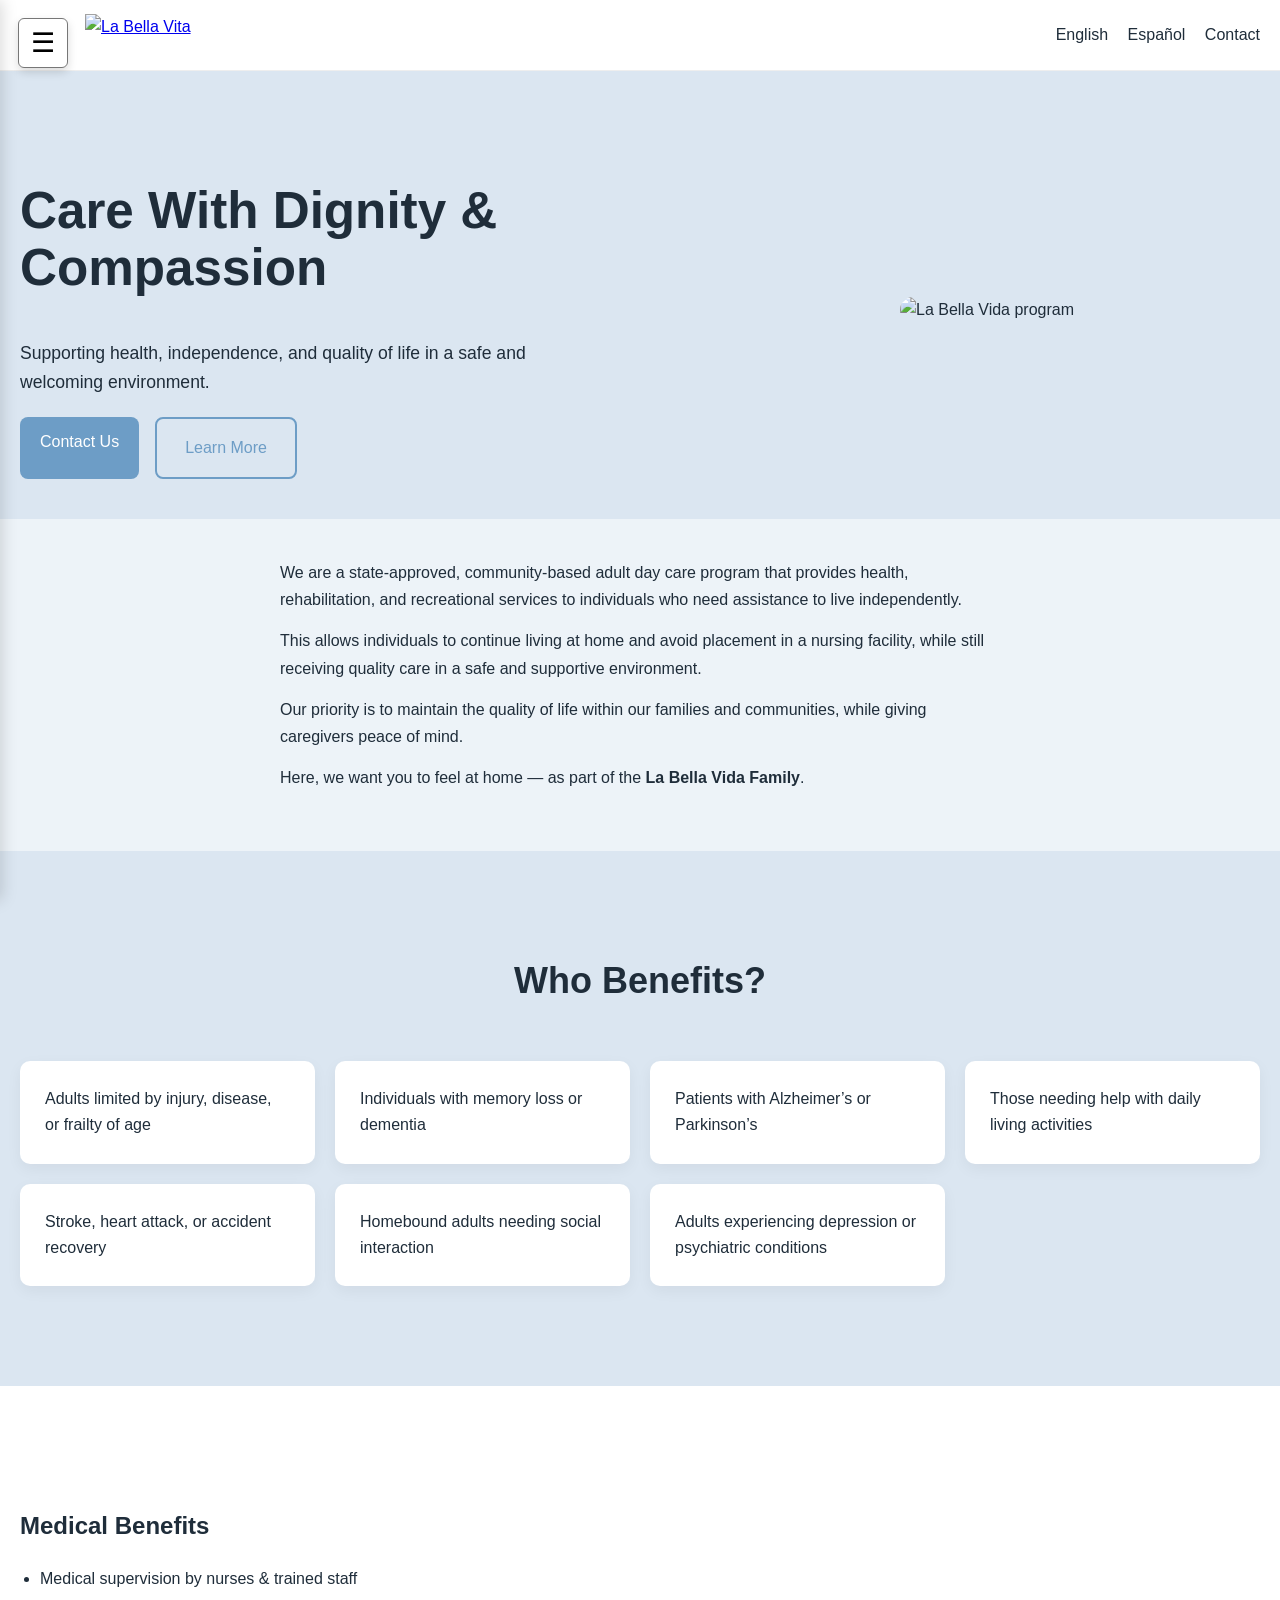
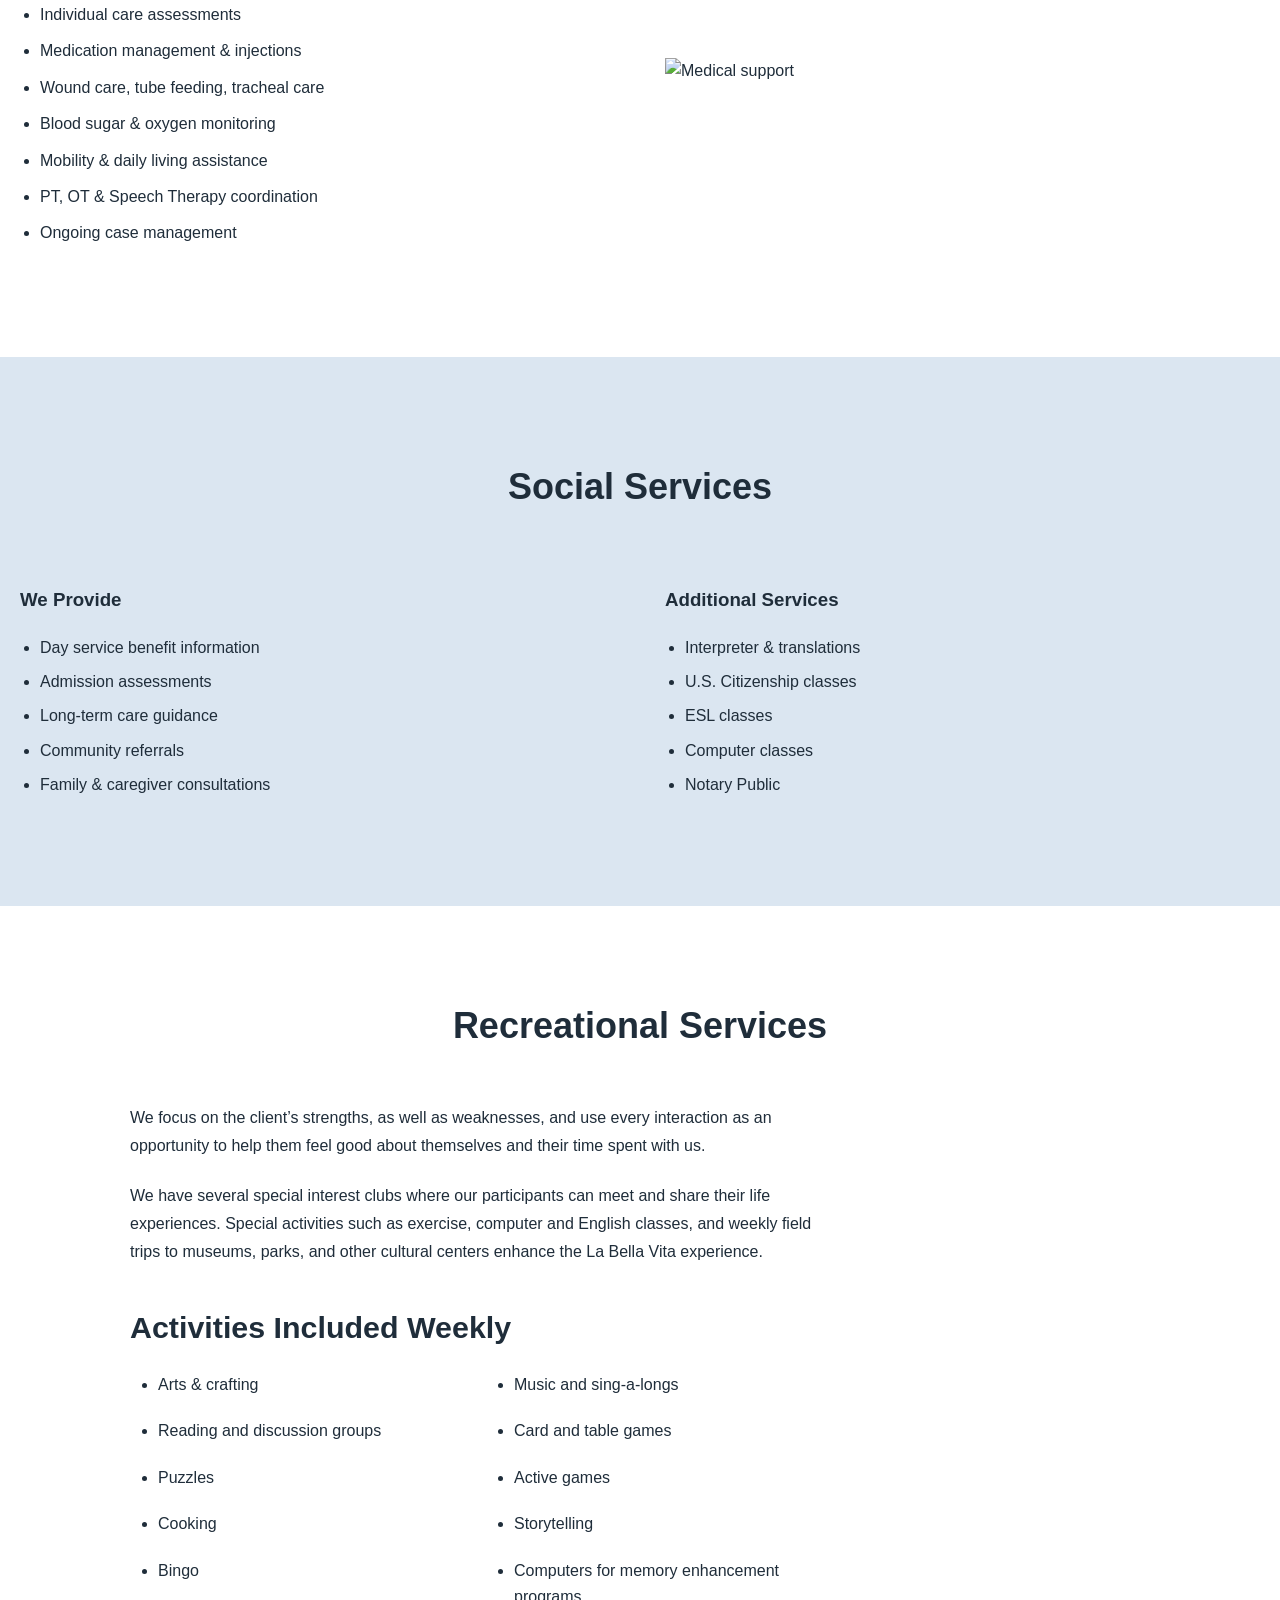
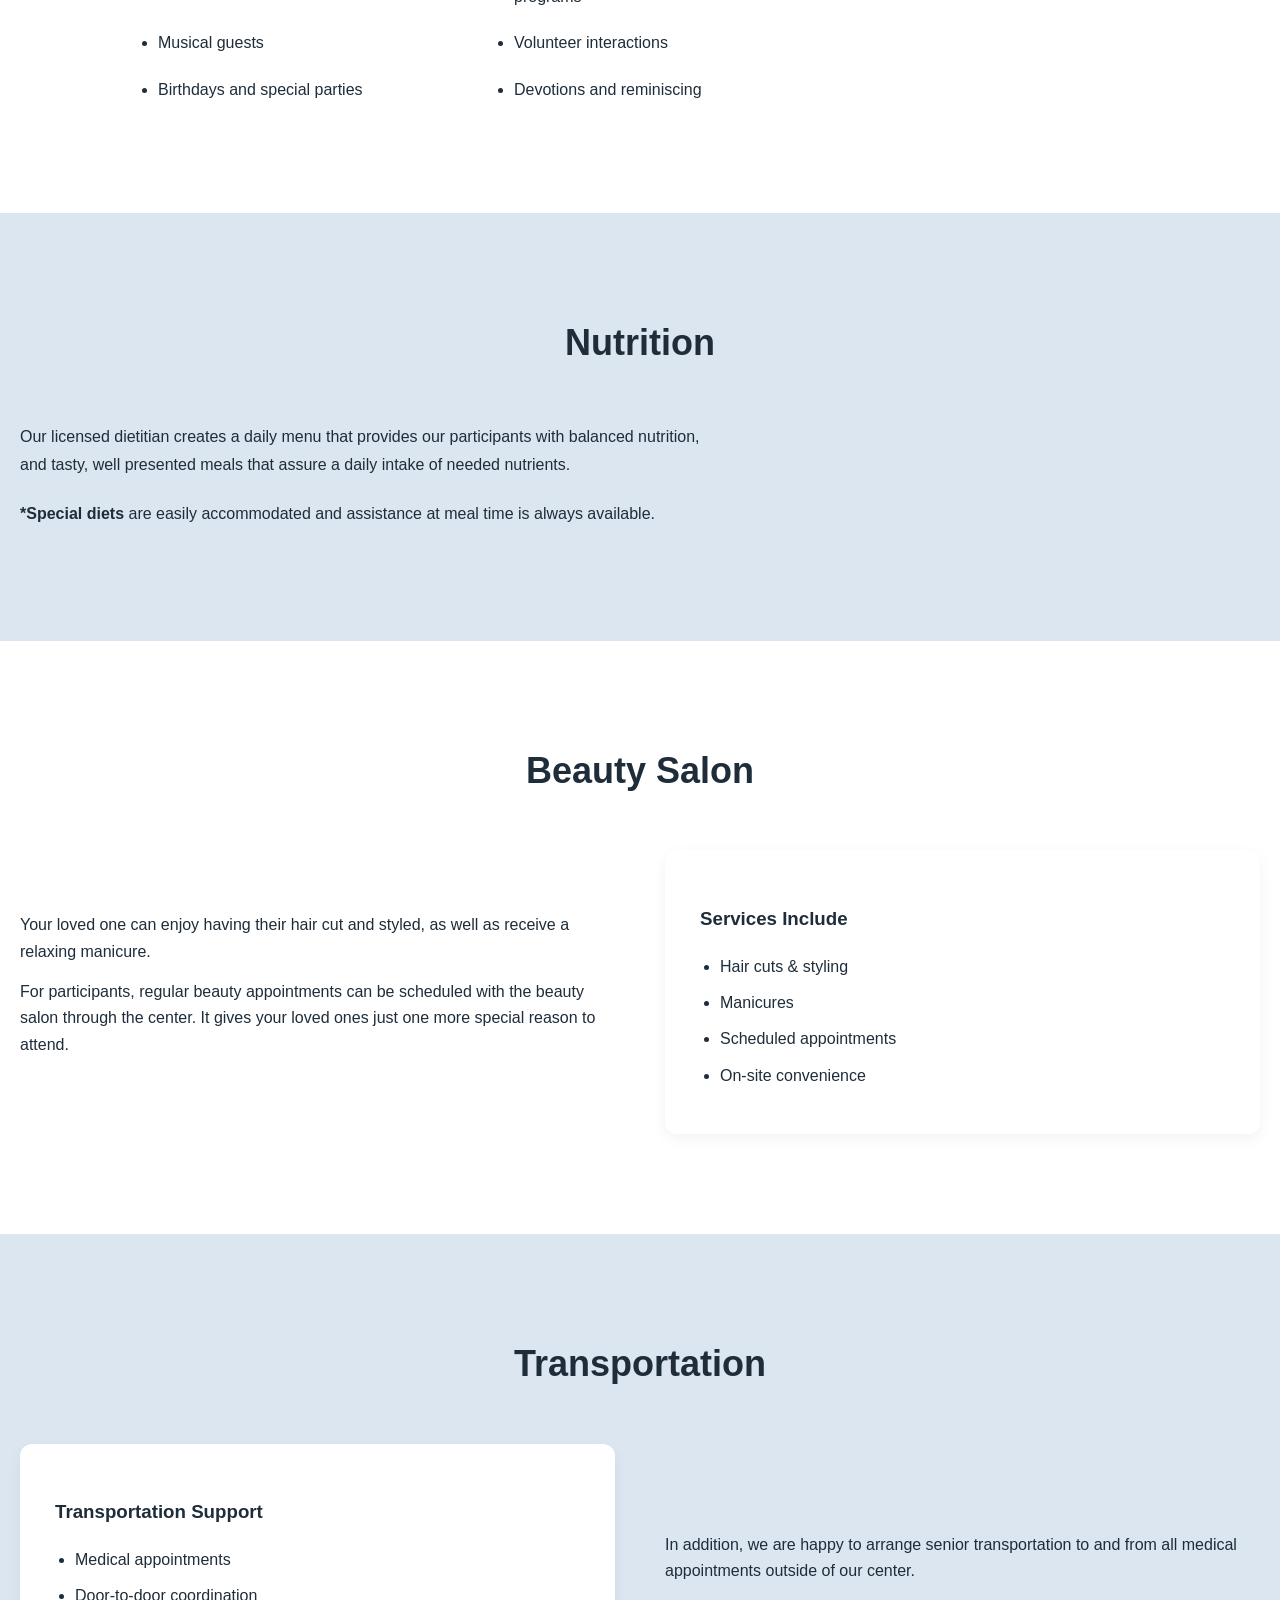
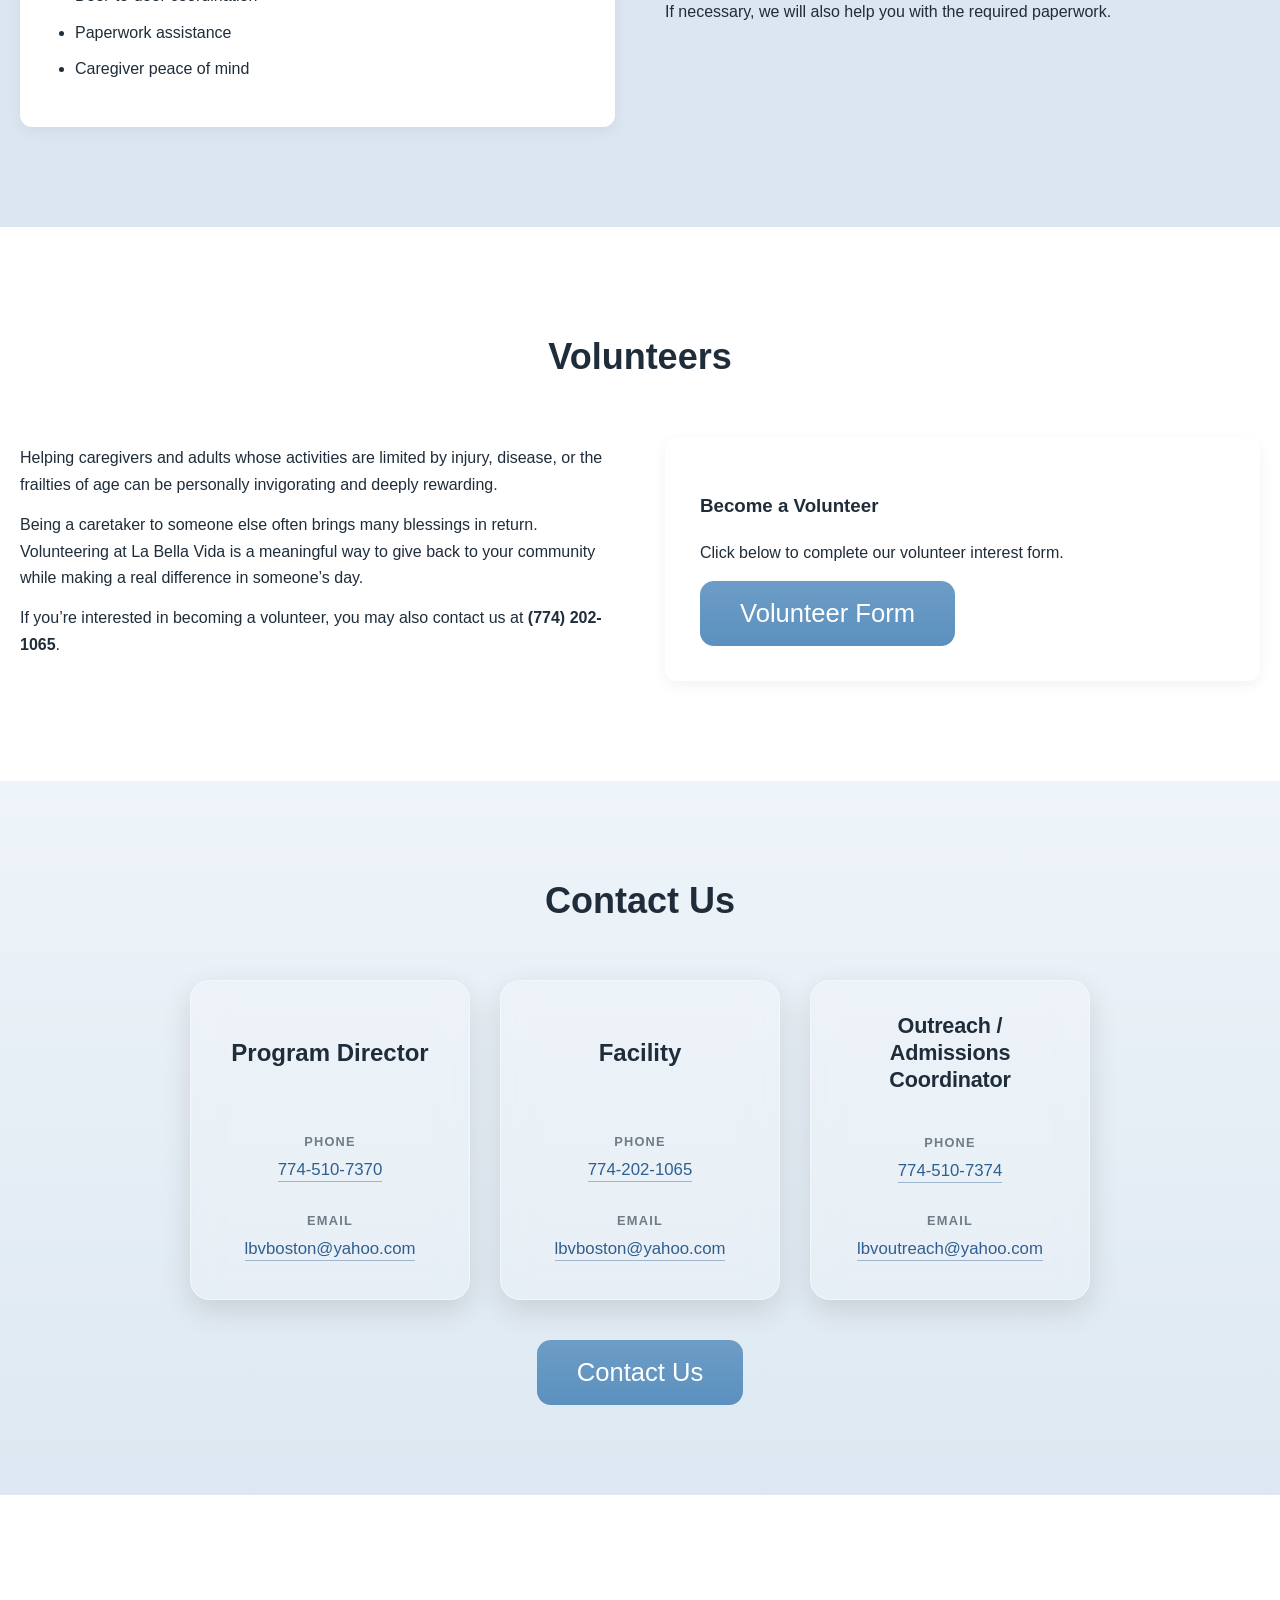
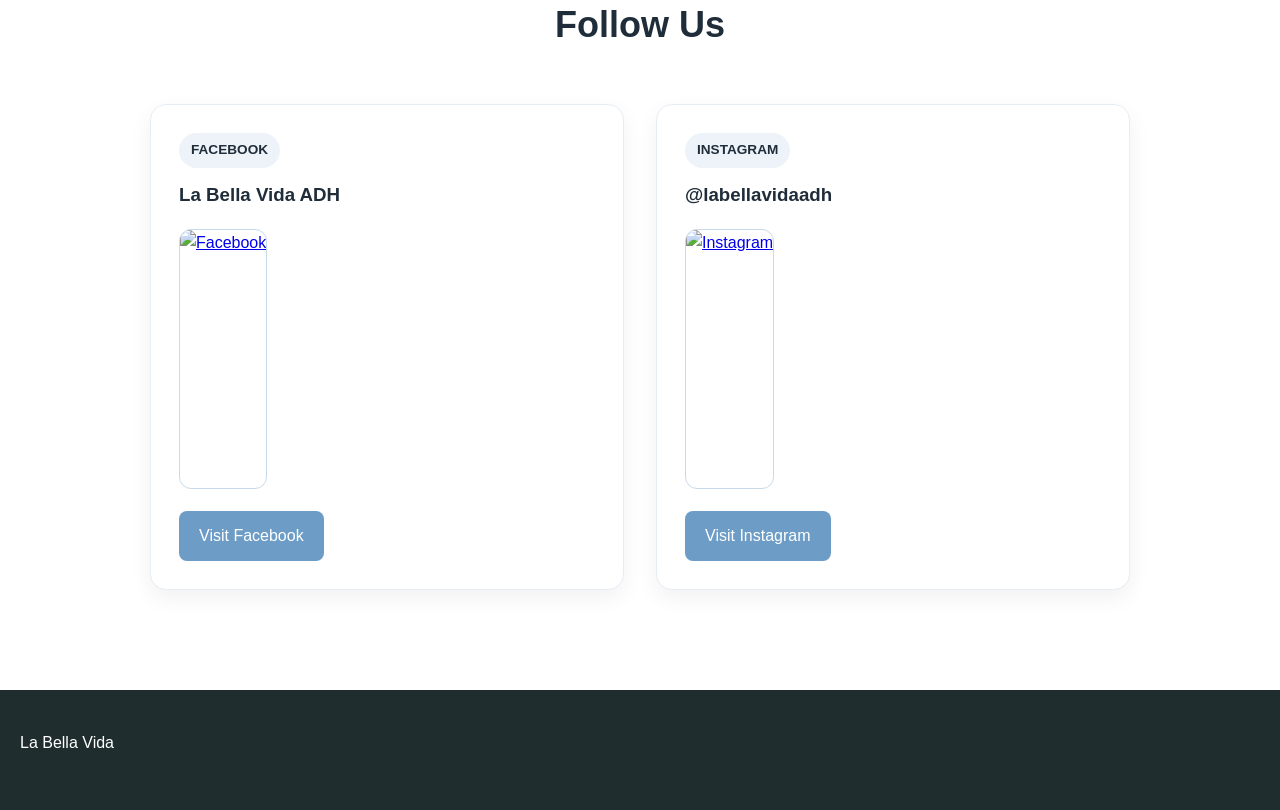
==== english.html @ 45a43e75 "Add files via upload" ====
<!DOCTYPE html>
<html lang="en">
<head>
  <meta charset="UTF-8" />
  <meta name="viewport" content="width=device-width, initial-scale=1.0" />
  <title>La Bella Vida Adult Day Services</title>

  <!-- Favicon -->
  <link rel="icon" type="image/png" href="logo-small.png" />
  <link rel="apple-touch-icon" href="logo-small.png" />

  <link rel="stylesheet" href="styles.css">
  <link rel="stylesheet" href="mobile.css">
  <script src="script.js"></script>
</head>
<body>

  <!-- Back to Top Button -->
  <button id="backToTop" aria-label="Back to top">↑</button>

  <!-- SIDEBAR -->
  <aside id="sidebar" class="sidebar">
    <button type="button" class="close-btn" onclick="toggleSidebar()">✕</button>
    <nav class="sidebar-nav">
      <a href="#benefits">Who Benefits</a>
      <a href="#medical">Medical Benefits</a>
      <a href="#social">Social Services</a>
      <a href="#recreation">Recreational</a>
      <a href="#nutrition">Nutrition</a>
      <a href="#beauty">Beauty Salon</a>
      <a href="#transportation">Transportation</a>
      <a href="#volunteers"><strong>Volunteers</strong></a>
      <a href="#program-contacts"><strong>Contact</strong></a>
      <a href="#social-media"><strong>Social Media</strong></a>
    </nav>
  </aside>

  <div id="overlay" class="overlay" onclick="toggleSidebar()"></div>

  <!-- HEADER -->
  <header class="header">
    <div class="container header-inner">
      <button type="button" class="menu-btn" onclick="toggleSidebar()" aria-label="Open menu">☰</button>

      <div class="logo">
        <a href="index.html" aria-label="La Bella Vida Home">
          <img src="images/logo-web.png" alt="La Bella Vita" />
        </a>
      </div>

      <div class="top-links">
        <a href="english.html">English</a>
        <a href="espanol.html">Español</a>
        <a href="#program-contacts">Contact</a>
      </div>
    </div>
  </header>

  <!-- HERO -->
  <section class="hero">
    <div class="container hero-grid">
      <div class="hero-text">
        <h1>Care With Dignity &amp; Compassion</h1>

        <p class="hero-lead">
          Supporting health, independence, and quality of life in a safe and welcoming environment.
        </p>

        <div class="hero-actions">
          <a href="#program-contacts" class="btn primary hero-cta">Contact Us</a>
          <a href="#benefits" class="btn secondary hero-cta-outline">Learn More</a>
        </div>
      </div>

      <div class="hero-image-wrap">
        <div class="hero-image-card small-hero">
          <img src="images/wheelchair2.jpg" alt="La Bella Vida program" />
        </div>
      </div>
    </div>
  </section>

  <!-- HERO DETAILS -->
  <section class="hero-details">
    <div class="container">
      <div class="hero-description">
        <p>
          We are a state-approved, community-based adult day care program that provides
          health, rehabilitation, and recreational services to individuals who need
          assistance to live independently.
        </p>

        <p>
          This allows individuals to continue living at home and avoid placement in a
          nursing facility, while still receiving quality care in a safe and supportive environment.
        </p>

        <p>
          Our priority is to maintain the quality of life within our families and communities,
          while giving caregivers peace of mind.
        </p>

        <p>
          Here, we want you to feel at home — as part of the
          <strong>La Bella Vida Family</strong>.
        </p>
      </div>
    </div>
  </section>

  <!-- WHO BENEFITS -->
  <section id="benefits" class="section cards-section">
    <div class="container">
      <h2 class="section-title">Who Benefits?</h2>

      <div class="card-grid">
        <div class="card">Adults limited by injury, disease, or frailty of age</div>
        <div class="card">Individuals with memory loss or dementia</div>
        <div class="card">Patients with Alzheimer’s or Parkinson’s</div>
        <div class="card">Those needing help with daily living activities</div>
        <div class="card">Stroke, heart attack, or accident recovery</div>
        <div class="card">Homebound adults needing social interaction</div>
        <div class="card">Adults experiencing depression or psychiatric conditions</div>
      </div>
    </div>
  </section>

  <!-- MEDICAL BENEFITS -->
  <section id="medical" class="section split-section">
    <div class="container split">
      <div class="split-text">
        <h2>Medical Benefits</h2>
        <ul class="checklist">
          <li>Medical supervision by nurses &amp; trained staff</li>
          <li>Individual care assessments</li>
          <li>Medication management &amp; injections</li>
          <li>Wound care, tube feeding, tracheal care</li>
          <li>Blood sugar &amp; oxygen monitoring</li>
          <li>Mobility &amp; daily living assistance</li>
          <li>PT, OT &amp; Speech Therapy coordination</li>
          <li>Ongoing case management</li>
        </ul>
      </div>

      <div class="split-image">
        <img src="images/OT.jpg" alt="Medical support" />
      </div>
    </div>
  </section>

  <!-- SOCIAL -->
  <section id="social" class="section shaded">
    <div class="container">
      <h2 class="section-title">Social Services</h2>

      <div class="two-col-text">
        <div>
          <h3>We Provide</h3>
          <ul>
            <li>Day service benefit information</li>
            <li>Admission assessments</li>
            <li>Long-term care guidance</li>
            <li>Community referrals</li>
            <li>Family &amp; caregiver consultations</li>
          </ul>
        </div>

        <div>
          <h3>Additional Services</h3>
          <ul>
            <li>Interpreter &amp; translations</li>
            <li>U.S. Citizenship classes</li>
            <li>ESL classes</li>
            <li>Computer classes</li>
            <li>Notary Public</li>
          </ul>
        </div>
      </div>
    </div>
  </section>

  <!-- RECREATION -->
  <section id="recreation" class="recreation-alt">
    <div class="container">
      <div class="recreation-text">
        <h2 class="section-title">Recreational Services</h2>

        <p class="recreation-intro">
          We focus on the client’s strengths, as well as weaknesses, and use every interaction
          as an opportunity to help them feel good about themselves and their time spent with us.
        </p>

        <p>
          We have several special interest clubs where our participants can meet and share
          their life experiences. Special activities such as exercise, computer and English classes,
          and weekly field trips to museums, parks, and other cultural centers enhance the
          La Bella Vita experience.
        </p>

        <div class="recreation-content">
          <h3>Activities Included Weekly</h3>

          <ul class="recreation-list two-column-list">
            <li>Arts &amp; crafting</li>
            <li>Music and sing-a-longs</li>
            <li>Reading and discussion groups</li>
            <li>Card and table games</li>
            <li>Puzzles</li>
            <li>Active games</li>
            <li>Cooking</li>
            <li>Storytelling</li>
            <li>Bingo</li>
            <li>Computers for memory enhancement programs</li>
            <li>Musical guests</li>
            <li>Volunteer interactions</li>
            <li>Birthdays and special parties</li>
            <li>Devotions and reminiscing</li>
          </ul>
        </div>
      </div>
    </div>
  </section>

  <!-- NUTRITION -->
  <section id="nutrition" class="section shaded nutrition">
    <div class="container">
      <h2 class="section-title">Nutrition</h2>

      <p class="recreation-intro">
        Our licensed dietitian creates a daily menu that provides our participants with balanced
        nutrition, and tasty, well presented meals that assure a daily intake of needed nutrients.
      </p>

      <p>
        <strong>*Special diets</strong> are easily accommodated and assistance at meal time is always available.
      </p>
    </div>
  </section>

  <!-- BEAUTY SALON -->
  <section id="beauty" class="section">
    <div class="container">
      <h2 class="section-title">Beauty Salon</h2>

      <div class="split">
        <div>
          <p>
            Your loved one can enjoy having their hair cut and styled, as well as
            receive a relaxing manicure.
          </p>
          <p>
            For participants, regular beauty appointments can be scheduled with
            the beauty salon through the center. It gives your loved ones just one
            more special reason to attend.
          </p>
        </div>

        <div class="info-box">
          <h3>Services Include</h3>
          <ul class="checklist">
            <li>Hair cuts &amp; styling</li>
            <li>Manicures</li>
            <li>Scheduled appointments</li>
            <li>On-site convenience</li>
          </ul>
        </div>
      </div>
    </div>
  </section>

  <!-- TRANSPORTATION -->
  <section id="transportation" class="section shaded">
    <div class="container">
      <h2 class="section-title">Transportation</h2>

      <div class="split reverse">
        <div>
          <p>
            In addition, we are happy to arrange senior transportation to and from
            all medical appointments outside of our center.
          </p>
          <p>
            If necessary, we will also help you with the required paperwork.
          </p>
        </div>

        <div class="info-box">
          <h3>Transportation Support</h3>
          <ul class="checklist">
            <li>Medical appointments</li>
            <li>Door-to-door coordination</li>
            <li>Paperwork assistance</li>
            <li>Caregiver peace of mind</li>
          </ul>
        </div>
      </div>
    </div>
  </section>

  <!-- VOLUNTEERS -->
  <section id="volunteers" class="section">
    <div class="container">
      <h2 class="section-title">Volunteers</h2>

      <div class="split">
        <div>
          <p>
            Helping caregivers and adults whose activities are limited by injury,
            disease, or the frailties of age can be personally invigorating and
            deeply rewarding.
          </p>
          <p>
            Being a caretaker to someone else often brings many blessings in return.
            Volunteering at La Bella Vida is a meaningful way to give back to your
            community while making a real difference in someone’s day.
          </p>
          <p>
            If you’re interested in becoming a volunteer, you may also contact us
            at <strong>(774) 202-1065</strong>.
          </p>
        </div>

        <div class="info-box">
          <h3>Become a Volunteer</h3>
          <p>Click below to complete our volunteer interest form.</p>

          <button type="button" class="contact-open-btn" onclick="openVolunteerModal()">
            Volunteer Form
          </button>
        </div>
      </div>
    </div>
  </section>

  <!-- VOLUNTEER MODAL -->
  <div id="volunteerModal" class="contact-modal" aria-hidden="true">
    <div class="contact-modal-overlay" onclick="closeVolunteerModal()"></div>

    <div class="contact-modal-box">
      <button type="button" class="contact-modal-close" onclick="closeVolunteerModal()">✕</button>

      <h3>Volunteer With Us</h3>

      <form
        id="volunteerForm"
        action="https://formspree.io/f/xaqajnqg"
        method="POST"
        class="contact-form"
      >
        <label>
          Name:
          <input type="text" name="name" required />
        </label>

        <label>
          Email:
          <input type="email" name="email" required />
        </label>

        <label>
          Phone Number:
          <input type="tel" name="phone" required />
        </label>

        <label>
          School (Optional):
          <input type="text" name="school" />
        </label>

        <label>
          Message (Optional):
          <textarea name="message"></textarea>
        </label>

        <input type="hidden" name="_subject" value="Volunteer Form Submission" />

        <button type="submit" class="btn primary">
          Submit
        </button>
      </form>

      <div id="volunteerSuccess" style="display: none; text-align: center; padding: 20px;">
        <h3>Thank You!</h3>
        <p>Your volunteer form has been sent successfully.</p>

        <button type="button" class="btn primary" onclick="closeVolunteerModal()">
          Close
        </button>
      </div>
    </div>
  </div>

  <!-- CONTACTS -->
  <section id="program-contacts" class="contact-section section">
    <div class="container">
      <h2 class="section-title">Contact Us</h2>

      <div class="contact-card-row">
        <div class="contact-info-card">
          <h3>Program Director</h3>

          <div class="contact-block">
            <strong>Phone</strong>
            <p><a href="tel:7745107370">774-510-7370</a></p>
          </div>

          <div class="contact-block email-block">
            <strong>Email</strong>
            <p><a href="mailto:lbvboston@yahoo.com">lbvboston@yahoo.com</a></p>
          </div>
        </div>

        <div class="contact-info-card">
          <h3>Facility</h3>

          <div class="contact-block">
            <strong>Phone</strong>
            <p><a href="tel:7742021065">774-202-1065</a></p>
          </div>

          <div class="contact-block email-block">
            <strong>Email</strong>
            <p><a href="mailto:lbvboston@yahoo.com">lbvboston@yahoo.com</a></p>
          </div>
        </div>

        <div class="contact-info-card">
          <h3 class="small-title">Outreach / Admissions Coordinator</h3>

          <div class="contact-block">
            <strong>Phone</strong>
            <p><a href="tel:7745107374">774-510-7374</a></p>
          </div>

          <div class="contact-block email-block">
            <strong>Email</strong>
            <p><a href="mailto:lbvoutreach@yahoo.com">lbvoutreach@yahoo.com</a></p>
          </div>
        </div>
      </div>

      <div class="contact-button-wrap">
        <button type="button" class="contact-open-btn" onclick="openContactModal()">
          Contact Us
        </button>
      </div>
    </div>
  </section>

  <!-- CONTACT MODAL -->
  <div id="contactModal" class="contact-modal" aria-hidden="true">
    <div class="contact-modal-overlay" onclick="closeContactModal()"></div>

    <div class="contact-modal-box">
      <button type="button" class="contact-modal-close" onclick="closeContactModal()">✕</button>

      <h3>Send Us a Message</h3>

      <form
        id="contactForm"
        action="https://formspree.io/f/xqegjnqq"
        method="POST"
        class="contact-form"
      >
        <label>
          Name:
          <input type="text" name="name" required />
        </label>

        <label>
          Phone Number:
          <input type="tel" name="phone" />
        </label>

        <label>
          Email:
          <input type="email" name="email" required />
        </label>

        <label>
          Reason for Contact:
          <textarea name="message" required></textarea>
        </label>

        <button type="submit" class="btn primary">
          Send Message
        </button>
      </form>

      <div id="contactSuccess" style="display: none; text-align: center; padding: 20px;">
        <h3>Thank You!</h3>
        <p>Your message has been sent successfully.</p>

        <button type="button" class="btn primary" onclick="closeContactModal()">
          Close
        </button>
      </div>
    </div>
  </div>

  <!-- SOCIAL MEDIA -->
  <section id="social-media" class="section">
    <div class="container">
      <h2 class="section-title">Follow Us</h2>

      <div class="social-grid">
        <div class="social-card">
          <span class="social-label">Facebook</span>
          <h3>La Bella Vida ADH</h3>

          <a href="https://www.facebook.com/profile.php?id=61587575188019" target="_blank" rel="noopener noreferrer">
            <img src="images/facebook.png" alt="Facebook" />
          </a>

          <a
            href="https://www.facebook.com/profile.php?id=61587575188019"
            target="_blank"
            rel="noopener noreferrer"
            class="btn primary"
          >
            Visit Facebook
          </a>
        </div>

        <div class="social-card">
          <span class="social-label">Instagram</span>
          <h3>@labellavidaadh</h3>

          <a href="https://www.instagram.com/labellavidaadh?utm_source=ig_web_button_share_sheet&amp;igsh=ZDNlZDc0MzIxNw==" target="_blank" rel="noopener noreferrer">
            <img src="images/instagram.png" alt="Instagram" />
          </a>

          <a
            href="https://www.instagram.com/labellavidaadh?utm_source=ig_web_button_share_sheet&amp;igsh=ZDNlZDc0MzIxNw=="
            target="_blank"
            rel="noopener noreferrer"
            class="btn primary"
          >
            Visit Instagram
          </a>
        </div>
      </div>
    </div>
  </section>

  <footer class="footer">
    <div class="container">
      <p>La Bella Vida</p>
    </div>
  </footer>

  <script src="script.js"></script>
</body>
</html>
---- styles.css ----
/* =========================
   THEME / TOKENS
========================= */
:root {
  --blue-900: #5b90bf;
  --blue-800: #6d9dc6;
  --blue-700: #80a9cd;
  --blue-600: #92b5d4;
  --blue-500: #a4c2dc;
  --blue-200: #b6cee3;
  --blue-150: #c8daea;
  --blue-100: #dbe6f1;
  --blue-050: #edf3f8;

  --white: #ffffff;
  --text-dark: #1f2d3a;

  --primary: var(--blue-800);
  --primary-dark: var(--blue-900);
  --accent: var(--blue-100);
  --dark: var(--text-dark);
  --light: var(--blue-050);

  --container: 1320px;
  --radius: 12px;

  --shadow-sm: 0 5px 15px rgba(0, 0, 0, 0.05);
  --shadow-md: 0 8px 22px rgba(0, 0, 0, 0.08);
  --shadow-lg: 0 18px 50px rgba(0, 0, 0, 0.18);
}

/* =========================
   BASE
========================= */
* {
  box-sizing: border-box;
}

html {
  scroll-behavior: smooth;
}

body {
  margin: 0;
  font-family: "Segoe UI", sans-serif;
  color: var(--dark);
  background-color: var(--white);
  line-height: 1.65;
}

body.modal-open {
  overflow: hidden;
}

img {
  display: block;
  max-width: 100%;
  height: auto;
}

.container {
  max-width: var(--container);
  margin: 0 auto;
  padding: 0 20px;
}

h2,
h3,
h4 {
  color: var(--dark);
}

p {
  margin: 0 0 14px;
}

ul {
  margin: 0;
  padding-left: 1.25rem;
}

li {
  margin-bottom: 8px;
}

/* =========================
   SECTIONS
========================= */
.section {
  padding: 100px 0;
}

.section-title {
  margin: 0 0 50px;
  text-align: center;
  font-size: 2.25rem;
  font-weight: 700;
}

/* =========================
   ALTERNATING SECTIONS
========================= */
.hero,
#benefits,
#social,
#nutrition,
#transportation {
  background-color: var(--accent);
}

.hero-details,
#medical,
#recreation,
#beauty,
#volunteers,
#social-media,
#program-contacts {
  background-color: var(--white);
}

/* =========================
   HEADER
========================= */
.header {
  background-color: var(--white);
  border-bottom: 1px solid #eeeeee;
}

.header-inner {
  display: flex;
  align-items: center;
  gap: 18px;
  height: 70px;
  padding-left: 85px;
}

.logo img {
  height: 42px;
}

.top-links {
  margin-left: auto;
}

.top-links a {
  margin-left: 15px;
  color: var(--dark);
  text-decoration: none;
}

.top-links a:hover {
  color: var(--primary);
}

/* =========================
   MENU BUTTON
========================= */
.menu-btn {
  position: fixed;
  top: 18px;
  left: 18px;
  z-index: 1100;
  display: flex;
  align-items: center;
  justify-content: center;
  width: 50px;
  height: 50px;
  font-size: 27px;
  cursor: pointer;
  background-color: var(--white);
  border: 1px solid #777777;
  border-radius: 6px;
  box-shadow: 0 4px 10px rgba(0, 0, 0, 0.15);
}

.menu-btn:hover {
  background-color: var(--light);
}

/* =========================
   BUTTONS
========================= */
.btn.primary,
.btn.secondary,
.hero-cta-outline {
  display: inline-block;
  text-decoration: none;
  border-radius: 8px;
  transition: all 0.25s ease;
}

.btn.primary {
  padding: 12px 20px;
  border: 0;
  background-color: var(--primary);
  color: var(--white);
}

.btn.primary:hover {
  filter: brightness(0.95);
}

.btn.secondary,
.hero-cta-outline {
  padding: 16px 28px;
  border: 2px solid var(--primary);
  background-color: transparent;
  color: var(--primary);
}

.btn.secondary:hover,
.hero-cta-outline:hover {
  background-color: var(--primary);
  color: var(--white);
}

/* =========================
   HERO
========================= */

html[lang="es"] .hero-text h1 {
  font-size: 2.4rem;
}

.hero {
  padding: 70px 0 40px;
}

.hero-grid {
  display: grid;
  grid-template-columns: minmax(0, 1.2fr) minmax(300px, 360px);
  align-items: center;
  gap: 60px;
}

.hero-text {
  max-width: 700px;
}

.hero-text h1 {
  font-size: clamp(2.5rem, 4vw, 3.8rem);
  line-height: 1.1;
}

.hero-lead {
  max-width: 520px;
  margin: 0 0 20px;
  font-size: 1.1rem;
}


.hero-actions {
  display: flex;
  gap: 16px;
  flex-wrap: wrap; 
}

.hero-cta,
.hero-cta-outline {
  padding: 14px 24px;
  font-size: 1rem;
  white-space: normal;
}

.small-hero img {
  width: 100%;
  max-width: 360px;
  border-radius: 14px;
}

.hero + .hero-details {
  margin-top: 0;
}

.hero-details {
  padding: 40px 0 60px;
  background-color: var(--blue-050);
}

.hero-details .hero-description {
  max-width: 720px;
  margin: 0 auto;
  text-align: left;
}

.hero-details .hero-description p {
  margin-bottom: 14px;
  line-height: 1.7;
}

.hero-details .hero-description p:last-child {
  margin-bottom: 0;
}

.hero-details .hero-actions.centered {
  justify-content: center;
  margin-top: 25px;
}

/* =========================
   CARDS / UTILITIES
========================= */
.cards-section {
  background-color: var(--light);
}

.card-grid {
  display: grid;
  grid-template-columns: repeat(auto-fit, minmax(240px, 1fr));
  gap: 20px;
}

.card {
  padding: 25px;
  background-color: var(--white);
  border-radius: 10px;
  box-shadow: var(--shadow-sm);
}

.split {
  display: grid;
  grid-template-columns: 1fr 1fr;
  gap: 50px;
  align-items: center;
}

.reverse {
  direction: rtl;
}

.reverse > * {
  direction: ltr;
}

.two-col-text {
  display: grid;
  grid-template-columns: 1fr 1fr;
  gap: 50px;
}

.checklist li {
  margin-bottom: 10px;
}

.info-box {
  padding: 35px;
  background-color: var(--white);
  border-radius: var(--radius);
  box-shadow: var(--shadow-sm);
}

/* =========================
   RECREATIONAL SECTION
========================= */
.recreation-alt {
  background-color: var(--white);
  padding: 90px 0;
}

.recreation-alt .container {
  max-width: 1100px;
  padding: 0 40px;
}

.recreation-alt .section-title {
  margin: 0 0 48px;
}

.recreation-intro,
.recreation-alt p,
.recreation-list,
.two-column-list {
  max-width: 700px;
}

.recreation-intro {
  margin: 0 0 22px;
  line-height: 1.75;
}

.recreation-alt p {
  line-height: 1.75;
}

.recreation-alt h3 {
  margin: 36px 0 20px;
  font-size: 1.9rem;
}

.recreation-content {
  margin-top: 30px;
}

.recreation-list,
.two-column-list {
  padding-left: 28px;
}

.recreation-list {
  margin: 0;
}

.recreation-list li,
.two-column-list li {
  line-height: 1.65;
}

.recreation-list li {
  margin-bottom: 12px;
}

.two-column-list {
  display: grid;
  grid-template-columns: 1fr 1fr;
  gap: 0 40px;
}

.two-column-list li {
  margin-bottom: 20px;
}

/* =========================
   SIDEBAR + OVERLAY
========================= */
.sidebar {
  position: fixed;
  top: 0;
  left: -280px;
  z-index: 1001;
  width: 280px;
  height: 100%;
  padding: 30px 20px;
  background-color: var(--white);
  box-shadow: 2px 0 15px rgba(0, 0, 0, 0.15);
  transition: left 0.3s ease;
}

.sidebar.open {
  left: 0;
}

.sidebar-nav {
  display: flex;
  flex-direction: column;
  margin-top: 40px;
}

.sidebar-nav a {
  padding: 14px 10px;
  font-size: 1.05rem;
  color: var(--dark);
  text-decoration: none;
  border-bottom: 1px solid #eeeeee;
}

.sidebar-nav a:hover {
  background-color: var(--accent);
}

.close-btn {
  background-color: transparent;
  border: 0;
  font-size: 1.5rem;
  cursor: pointer;
}

.overlay {
  position: fixed;
  inset: 0;
  z-index: 1000;
  background-color: rgba(0, 0, 0, 0.4);
  opacity: 0;
  pointer-events: none;
  transition: opacity 0.3s ease;
}

.overlay.show {
  opacity: 1;
  pointer-events: auto;
}

/* =========================
   CONTACT SECTION
========================= */
.contact-section {
  background-image: linear-gradient(180deg, #eef4f9, #dde8f2);
  text-align: center;
  padding: 90px 0;
}

.contact-card-row {
  display: flex;
  justify-content: center;
  align-items: stretch;
  flex-wrap: wrap;
  gap: 30px;
}

.contact-info-card {
  width: 100%;
  max-width: 280px;
  min-height: 320px;
  display: flex;
  flex-direction: column;
  justify-content: flex-start;
  padding: 32px 24px;
  border: 1px solid rgba(255, 255, 255, 0.4);
  border-radius: 20px;
  background-color: rgba(255, 255, 255, 0.18);
  backdrop-filter: blur(14px);
  -webkit-backdrop-filter: blur(14px);
  box-shadow: 0 10px 30px rgba(0, 0, 0, 0.12);
  transition: transform 0.3s ease, box-shadow 0.3s ease, background-color 0.3s ease;
}

.contact-info-card:hover {
  transform: translateY(-6px);
  box-shadow: 0 18px 45px rgba(0, 0, 0, 0.18);
  background-color: rgba(255, 255, 255, 0.24);
}

.contact-info-card h3 {
  min-height: 80px;
  display: flex;
  align-items: center;
  justify-content: center;
  margin: 0 0 18px;
  color: #1f2d3a;
  font-size: 1.5rem;
  font-weight: 600;
  text-align: center;
}

.contact-info-card h3.small-title {
  font-size: 1.35rem;
  line-height: 1.25;
  letter-spacing: -0.2px;
}

.contact-info-card strong {
  display: block;
  margin: 10px 0 4px;
  color: rgba(31, 45, 58, 0.6);
  font-size: 0.8rem;
  text-transform: uppercase;
  letter-spacing: 1.2px;
}

.contact-info-card p {
  margin: 0 0 4px;
  color: #1f2d3a;
  font-size: 1.05rem;
}

.contact-info-card a {
  color: #2f5f8f;
  text-decoration: none;
  border-bottom: 1px solid rgba(47, 95, 143, 0.4);
  padding-bottom: 2px;
}

.contact-info-card a:hover {
  border-bottom-color: #2f5f8f;
}

.contact-block {
  margin-top: 10px;
}

.email-block {
  margin-top: auto;
}

.contact-button-wrap {
  margin-top: 40px;
}

.contact-open-btn {
  margin: 0;
  padding: 18px 40px;
  color: #ffffff;
  font-size: 1.6rem;
  border: 0;
  border-radius: 14px;
  background-image: linear-gradient(180deg, #6d9dc6, #5b90bf);
  cursor: pointer;
  transition: transform 0.3s ease, background-image 0.3s ease, box-shadow 0.3s ease;
}

.contact-open-btn:hover {
  transform: translateY(-4px);
  background-image: linear-gradient(180deg, #5b90bf, #4c7da7);
  box-shadow: 0 12px 30px rgba(0, 0, 0, 0.2);
}

/* =========================
   CONTACT MODAL
========================= */
.contact-modal {
  position: fixed;
  inset: 0;
  z-index: 9999;
  display: none;
}

.contact-modal.active {
  display: block;
}

.contact-modal-overlay {
  position: absolute;
  inset: 0;
  background-color: rgba(0, 0, 0, 0.45);
}

.contact-modal-box {
  position: relative;
  z-index: 2;
  width: 100%;
  max-width: 540px;
  margin: 60px auto 0;
  padding: 28px 24px 24px;
  background-color: var(--white);
  border-radius: 18px;
  box-shadow: var(--shadow-lg);
}

.contact-modal-box h3 {
  margin: 0 30px 18px 0;
  color: #1f3f77;
  text-align: left;
}

.contact-modal-close {
  position: absolute;
  top: 14px;
  right: 14px;
  background-color: transparent;
  border: 0;
  color: #1f3f77;
  font-size: 1.3rem;
  line-height: 1;
  cursor: pointer;
}

.contact-form {
  display: flex;
  flex-direction: column;
  gap: 12px;
  text-align: left;
}

.contact-form label {
  color: #1f3f77;
  font-weight: 600;
}

.contact-form input,
.contact-form textarea {
  width: 100%;
  padding: 12px 14px;
  border: 1px solid #d6dce8;
  border-radius: 10px;
  background-color: var(--white);
  color: var(--dark);
  font: inherit;
}

.contact-form textarea {
  min-height: 120px;
  resize: vertical;
}

.contact-form input:focus,
.contact-form textarea:focus {
  outline: none;
  border-color: #1f3f77;
  box-shadow: 0 0 0 3px rgba(31, 63, 119, 0.12);
}

.contact-form .btn {
  align-self: flex-start;
  margin-top: 8px;
}

/* =========================
   SOCIAL MEDIA SECTION
========================= */
#social-media {
  background-color: var(--white) !important;
}

.social-grid {
  display: grid;
  grid-template-columns: repeat(2, minmax(0, 1fr));
  align-items: stretch;
  gap: 32px;
  max-width: 980px;
  margin: 0 auto;
}

.social-card {
  display: flex;
  flex-direction: column;
  align-items: flex-start;
  height: 100%;
  padding: 28px;
  background-color: var(--white);
  border: 1px solid #e7edf4;
  border-radius: 16px;
  box-shadow: 0 8px 22px rgba(0, 0, 0, 0.06);
}

.social-label {
  display: inline-block;
  margin: 0 0 12px;
  padding: 6px 12px;
  font-size: 0.85rem;
  font-weight: 700;
  text-transform: uppercase;
  background-color: var(--blue-050);
  border-radius: 999px;
}

.social-card h3 {
  margin: 0 0 18px;
}

.social-card img {
  width: 100%;
  min-height: 260px;
  margin: 0 0 22px;
  object-fit: contain;
  background-color: var(--white);
  border: 1px solid var(--blue-150);
  border-radius: 12px;
}

.social-card .btn {
  align-self: flex-start;
  margin-top: auto;
}

/* =========================
   FOOTER
========================= */
.footer {
  padding: 40px 0;
  color: var(--white);
  background-color: #1f2d2f;
}

.footer-grid {
  display: flex;
  justify-content: space-between;
  gap: 20px;
}

/* =========================
   BACK TO TOP
========================= */
#backToTop {
  position: fixed;
  right: 24px;  
  left: auto;   
  bottom: 24px;
  z-index: 1100;
  display: flex;
  align-items: center;
  justify-content: center;
  width: 70px;
  height: 70px;
  font-size: 45px;
  font-weight: 600;
  color: var(--white);
  background-color: var(--primary);
  border: 0;
  border-radius: 50%;
  box-shadow: 0 6px 16px rgba(0, 0, 0, 0.2);
  cursor: pointer;
  opacity: 0;
  visibility: hidden;
  transition: all 0.3s ease;
}

#backToTop.show {
  opacity: 1;
  visibility: visible;
}

#backToTop:hover {
  background-color: var(--primary-dark);
  transform: translateY(-3px);
  transition: all 0.3s ease;
}


#backToTop.show {
  opacity: 1;
  visibility: visible;
}

#backToTop:hover {
  background-color: var(--primary-dark);
  transform: translateY(-3px);
}
---- mobile.css ----
/* =========================
   RESPONSIVE
========================= */
@media (max-width: 980px) {
    .social-grid {
      grid-template-columns: 1fr;
      max-width: 680px;
    }
  
    .contact-card-row {
      gap: 20px;
    }
  }
  
  @media (max-width: 900px) {
    .split,
    .two-col-text {
      grid-template-columns: 1fr;
    }
  
    .hero-grid {
      grid-template-columns: 1fr 260px;
      gap: 24px;
    }
  
    .hero-text h1 {
      font-size: 2rem;
    }
  
    .small-hero img {
      max-width: 260px;
    }
  
    .section {
      padding: 72px 0;
    }
  
    .section-title {
      margin-bottom: 36px;
      font-size: 2rem;
    }
  
    .card-grid {
      grid-template-columns: 1fr;
    }
  
    .card {
      padding: 22px;
    }
  
    .info-box {
      padding: 28px 24px;
    }
  
    .contact-info-card {
      max-width: 360px;
      min-height: 260px;
    }
  
    .recreation-alt .container {
      padding: 0 28px;
    }
  
    .two-column-list {
      grid-template-columns: 1fr;
      gap: 0;
    }
  }
  
  @media (max-width: 700px) {
    .container {
      padding: 0 18px;
    }
  
    .header-inner {
      height: 64px;
      padding-left: 72px;
    }
  
    .logo img {
      height: 34px;
    }
  
    .top-links {
      display: flex;
      align-items: center;
      gap: 10px;
    }
  
    .top-links a {
      margin-left: 0;
      font-size: 0.92rem;
    }
  
    .menu-btn {
      top: 14px;
      left: 14px;
      width: 44px;
      height: 44px;
      font-size: 22px;
    }
  
    .hero {
      padding: 48px 0 42px;
    }
  
    .hero-grid {
      grid-template-columns: 1fr 220px;
      gap: 18px;
    }
  
    .hero-text h1 {
      font-size: 1.75rem;
    }
  
    .hero-lead {
      font-size: 1rem;
    }
  
    .hero-actions {
      display: flex;
      flex-direction: column;
      align-items: flex-start;
      gap: 14px;
    }
  
    .hero-cta,
    .hero-cta-outline,
    .btn.secondary {
      max-width: 260px;
      padding: 14px 20px;
      font-size: 1rem;
    }
  
    .small-hero img {
      max-width: 220px;
    }
  
    .section {
      padding: 60px 0;
    }
  
    .section-title {
      margin-bottom: 30px;
      font-size: 1.75rem;
    }
  
    .two-col-text {
      gap: 28px;
    }
  
    .split {
      gap: 30px;
    }
  
    .recreation-alt {
      padding: 60px 0;
    }
  
    .recreation-alt .container {
      padding: 0 22px;
    }
  
    .recreation-alt h3 {
      font-size: 1.45rem;
    }
  
    .recreation-list,
    .two-column-list {
      padding-left: 22px;
    }
  
    .contact-section {
      padding: 70px 0;
    }
  
    .contact-info-card {
      max-width: 100%;
      min-height: 240px;
      padding: 26px 20px;
    }
  
    .contact-info-card h3 {
      min-height: 64px;
      font-size: 1.35rem;
    }
  
    .contact-info-card h3.small-title {
      font-size: 1.2rem;
    }
  
    .contact-open-btn {
      width: 100%;
      max-width: 260px;
      padding: 16px 20px;
      font-size: 1.1rem;
    }
  
    .contact-modal-box {
      max-width: calc(100% - 24px);
      margin-top: 24px;
      padding: 22px 18px 20px;
    }
  
    .contact-modal-box h3 {
      margin: 0 28px 16px 0;
      font-size: 1.35rem;
    }
  
    .contact-form {
      gap: 10px;
    }
  
    .contact-form input,
    .contact-form textarea {
      padding: 11px 12px;
      font-size: 0.98rem;
    }
  
    .social-card {
      padding: 20px;
    }
  
    .social-card img {
      min-height: 180px;
    }
  
    .footer {
      padding: 28px 0;
      text-align: center;
    }
  
    #backToTop {
      left: 16px;
      bottom: 16px;
      width: 48px;
      height: 48px;
      font-size: 20px;
    }
  }
  
  @media (max-width: 600px) {
    .hero-grid {
      grid-template-columns: 1fr 200px;
      gap: 16px;
    }
  
    .hero-text h1 {
      font-size: 1.6rem;
    }
  
    .hero-lead {
      font-size: 0.95rem;
    }
  
    .hero-cta,
    .hero-cta-outline {
      max-width: 200px;
    }
  
    .small-hero img {
      max-width: 200px;
    }
  }
  
  @media (max-width: 520px) {
    .container {
      padding: 0 14px;
    }
  
    .header-inner {
      gap: 10px;
      padding-left: 62px;
    }
  
    .top-links {
      gap: 8px;
    }
  
    .top-links a {
      font-size: 0.84rem;
    }
  
    .hero-text h1 {
      font-size: 1.55rem;
    }
  
    .hero-lead {
      font-size: 0.96rem;
    }
  
    .section-title {
      font-size: 1.55rem;
    }
  
    .card {
      padding: 18px;
    }
  
    .info-box {
      padding: 22px 18px;
    }
  
    .contact-info-card {
      min-height: 220px;
    }
  
    .contact-info-card h3 {
      min-height: 58px;
      font-size: 1.2rem;
    }
  
    .contact-info-card h3.small-title {
      font-size: 1.08rem;
    }
  
    .contact-info-card p {
      font-size: 0.98rem;
    }
  
    .contact-open-btn {
      max-width: 240px;
      font-size: 1rem;
    }
  
    .social-card h3 {
      font-size: 1.1rem;
    }
  
    #backToTop {
      right: 14px;
      left: auto;
      bottom: 14px;
      width: 60px;
      height: 60px;
      font-size: 28px;
    }
    @media (min-width: 768px) {
        .hero-actions {
          flex-wrap: nowrap;
        }
      }
      
      @media (max-width: 600px) {
        .hero-actions {
          flex-direction: column;
          align-items: flex-start;
        }
      
        .hero-cta,
        .hero-cta-outline {
          width: 100%;
          text-align: center;
        }
      }
  }
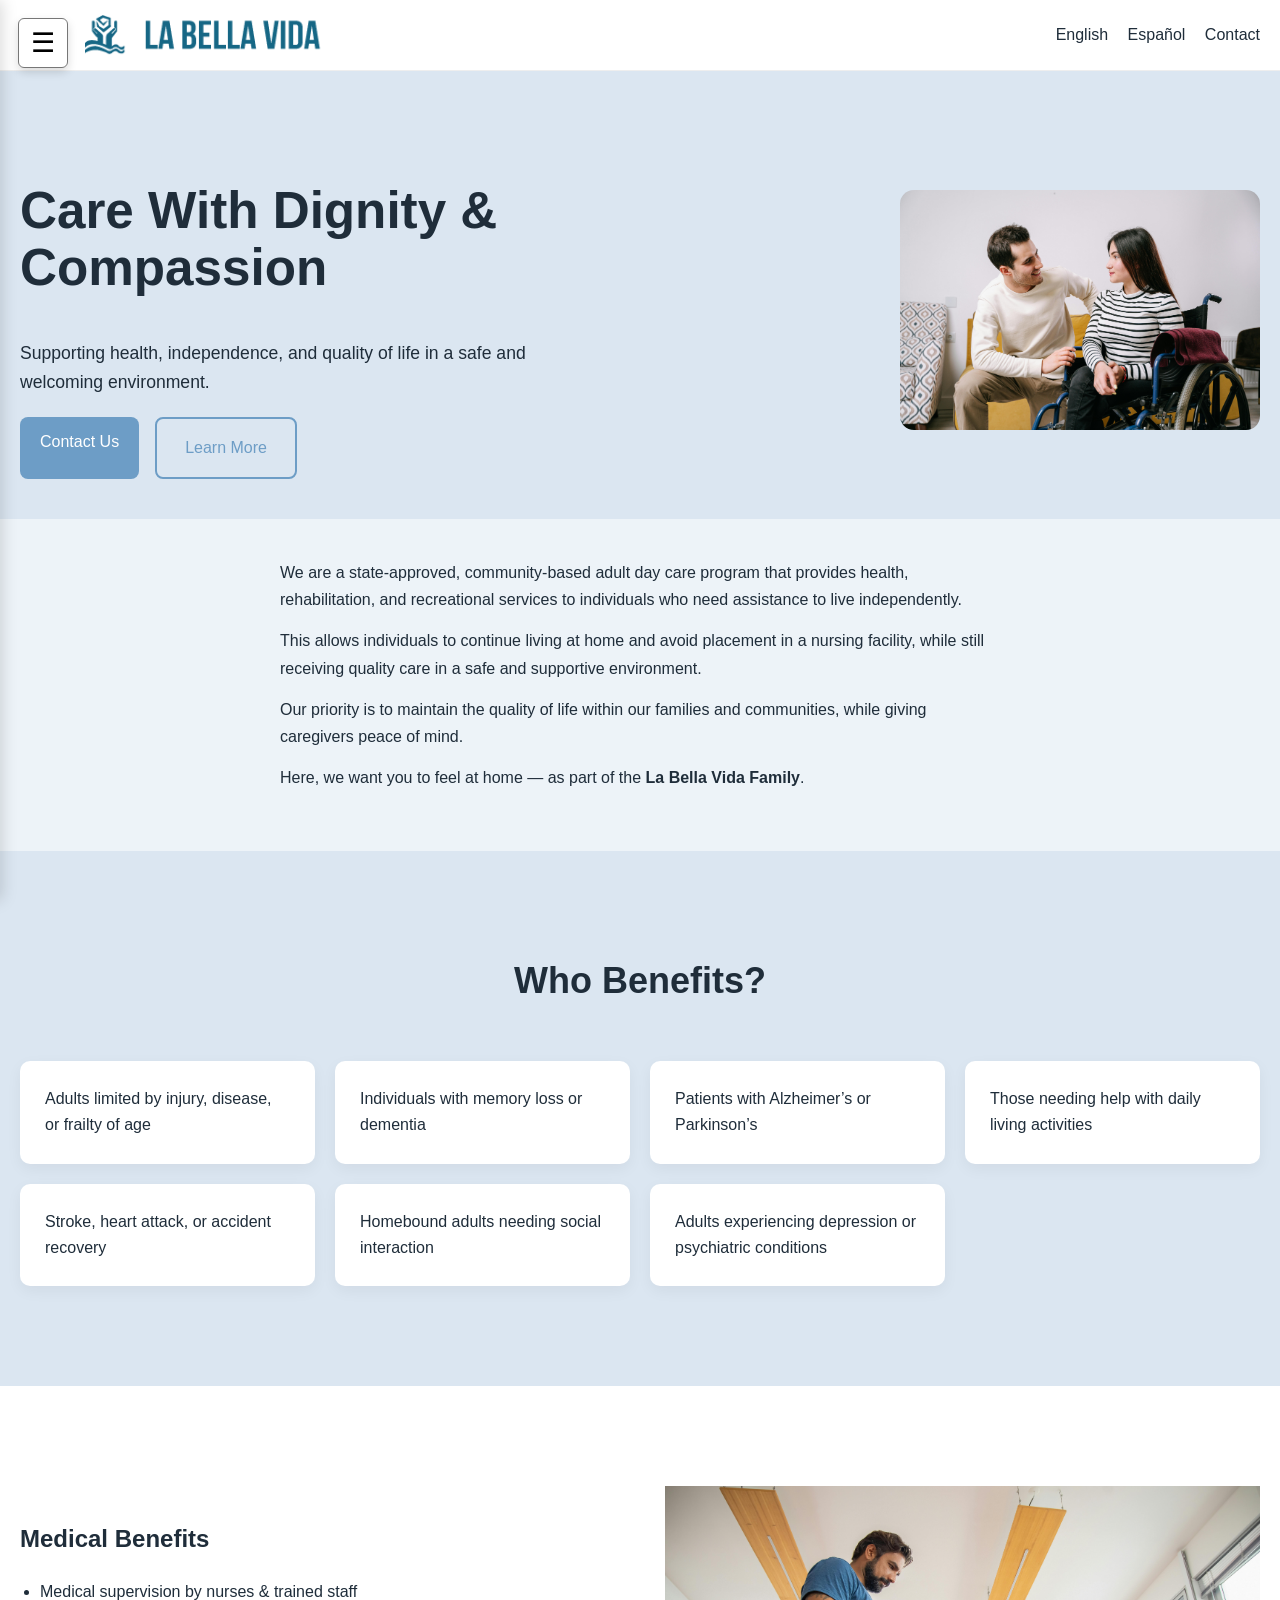
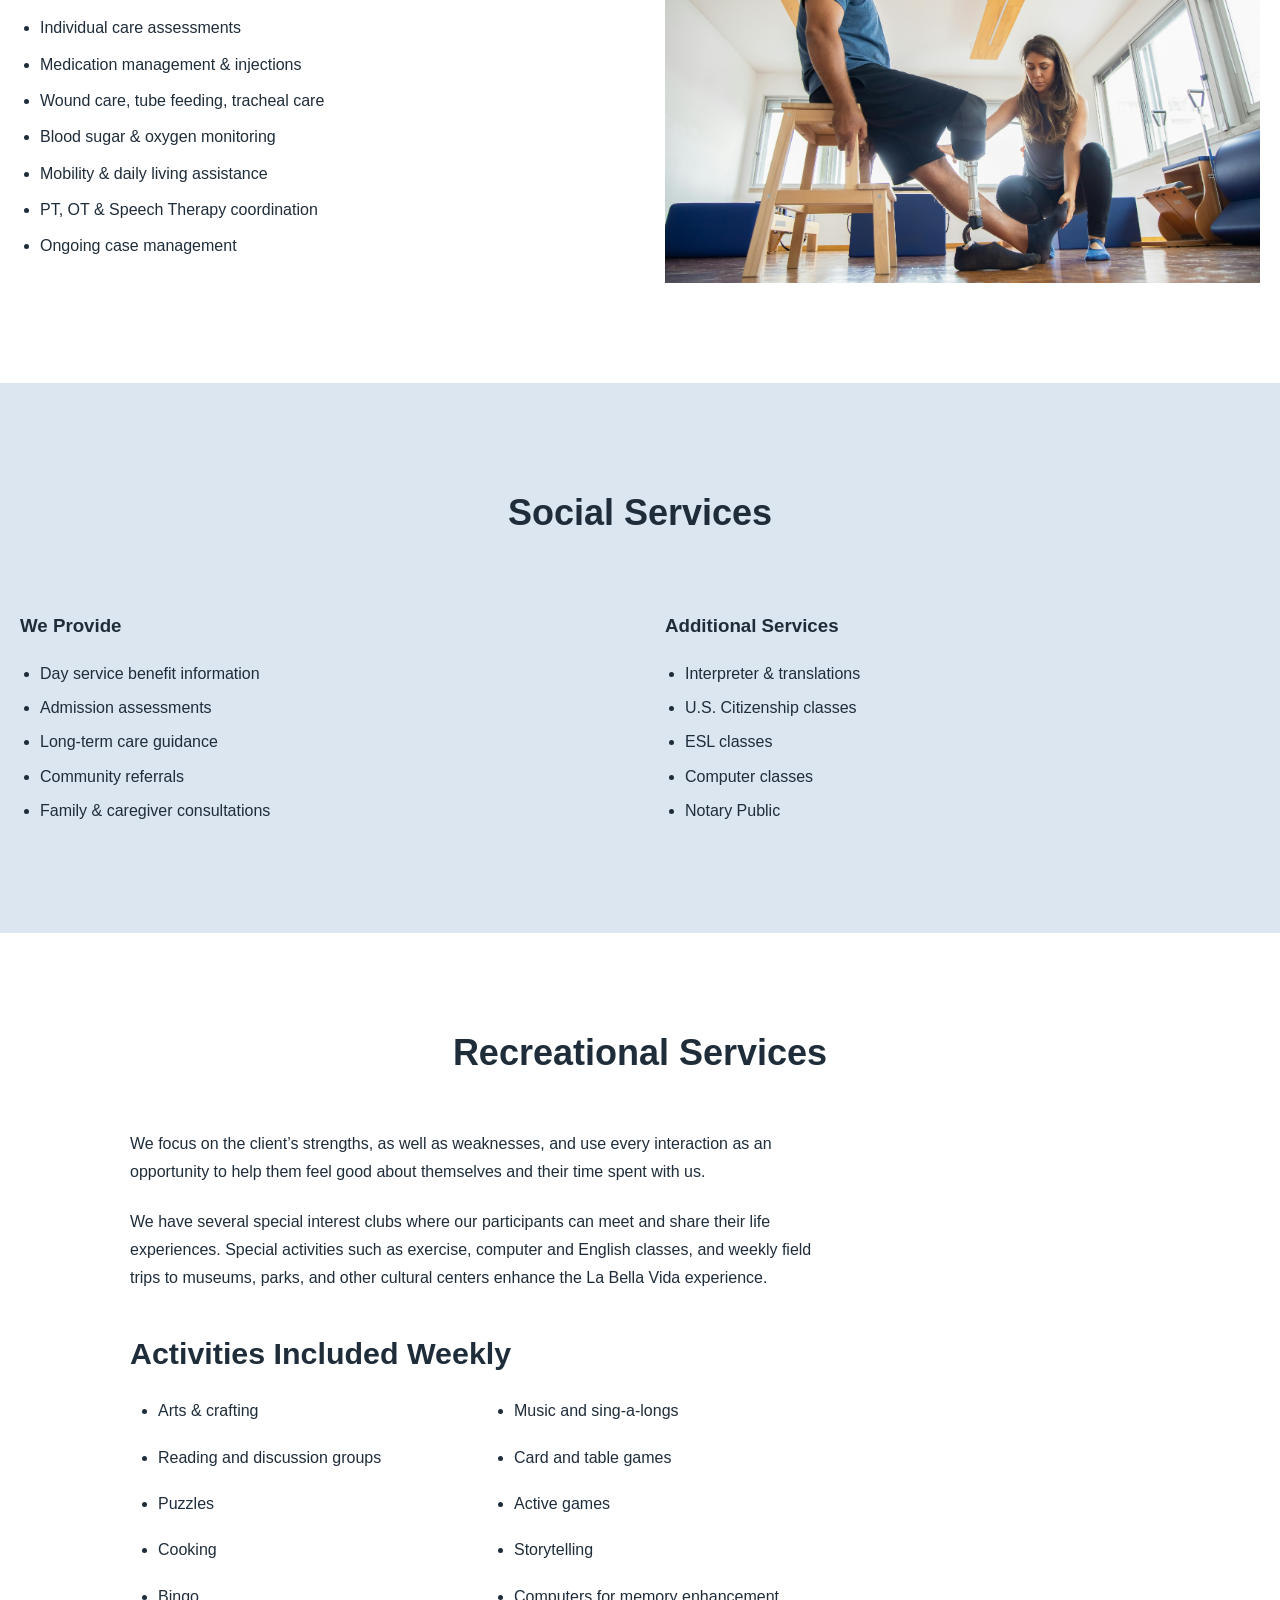
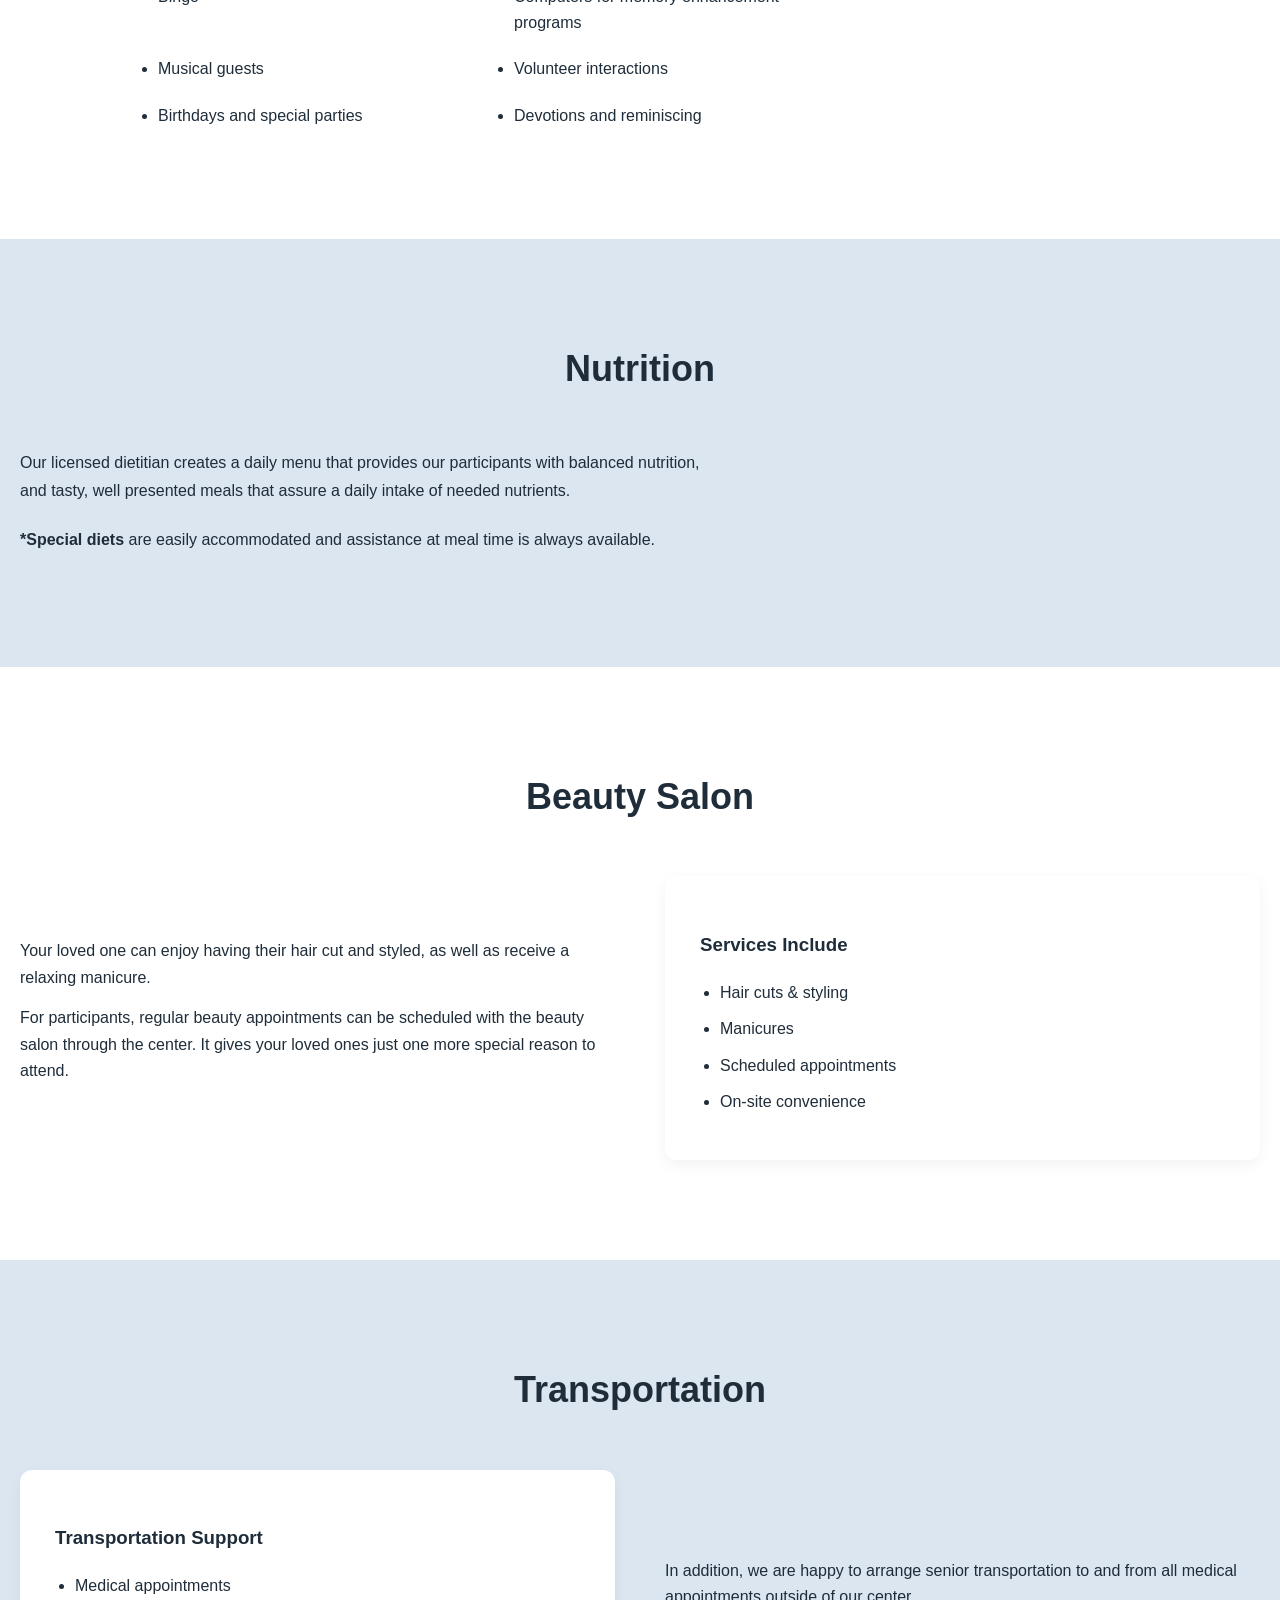
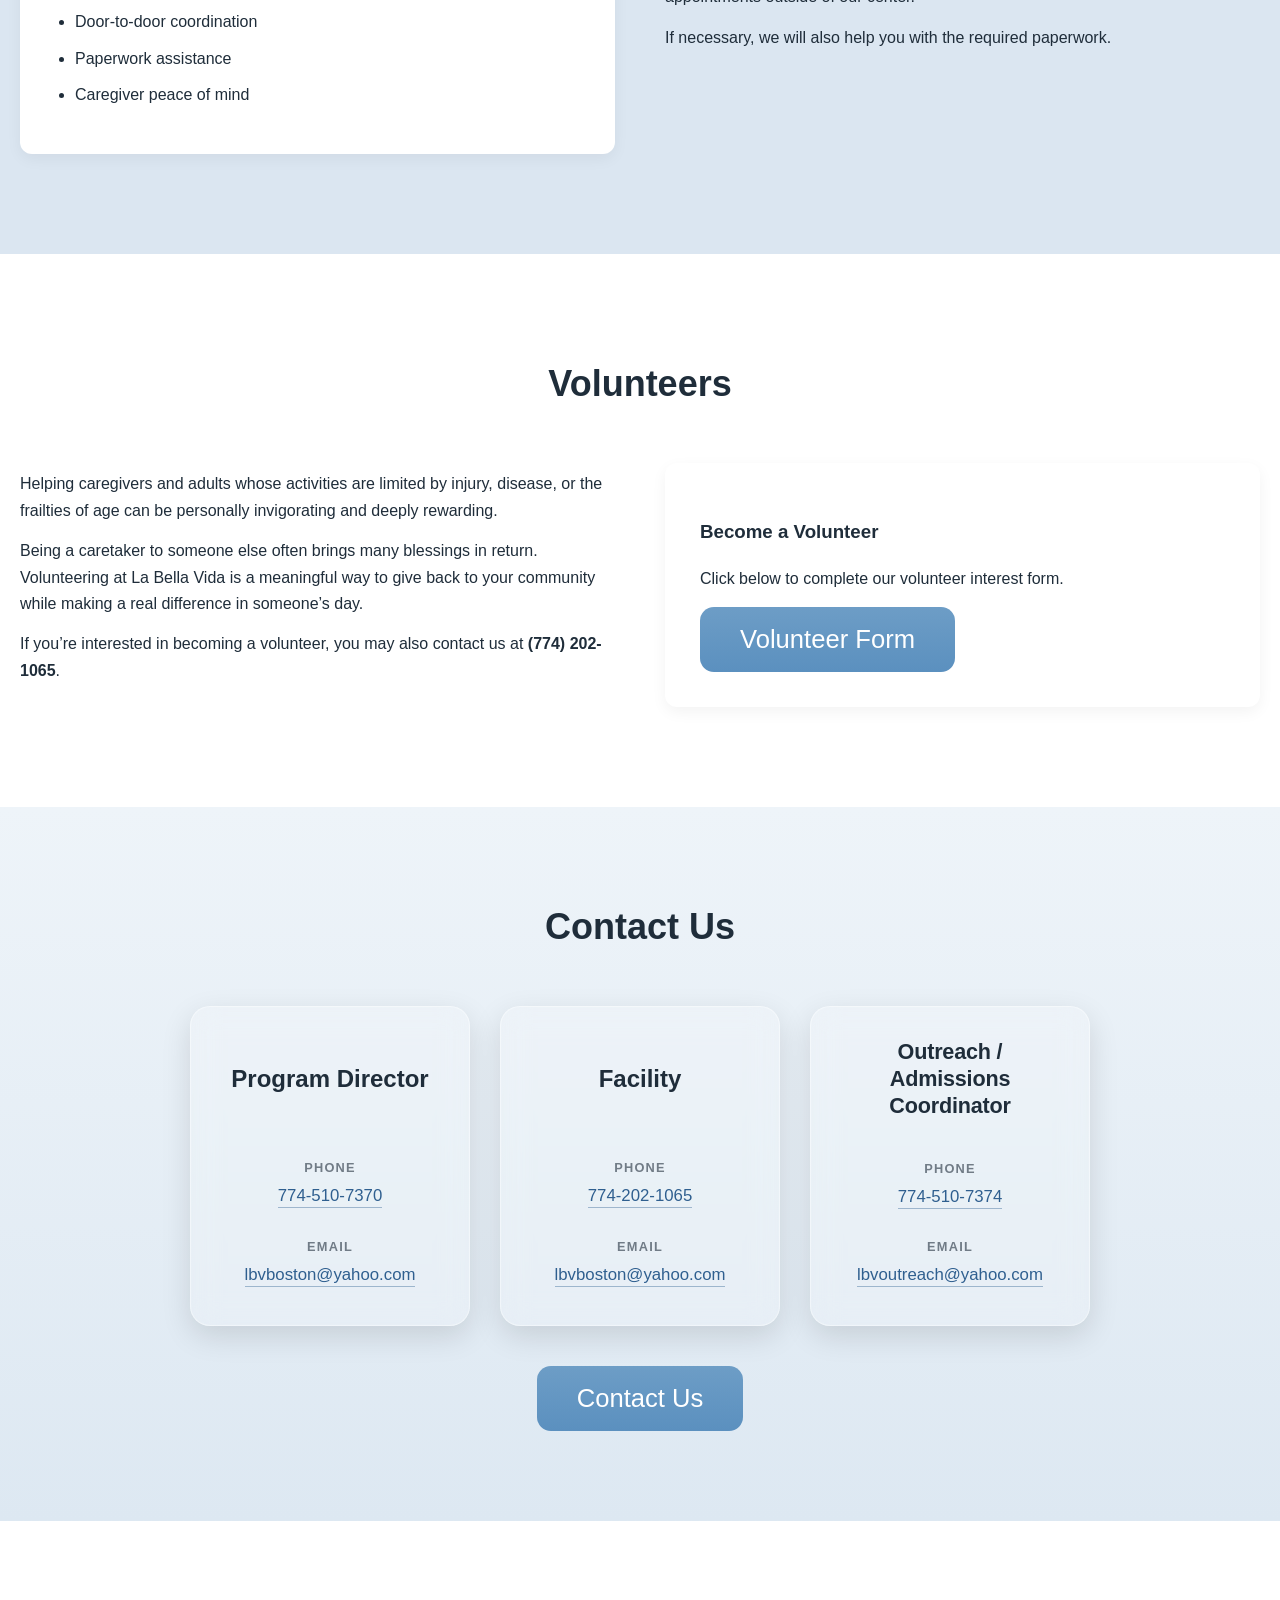
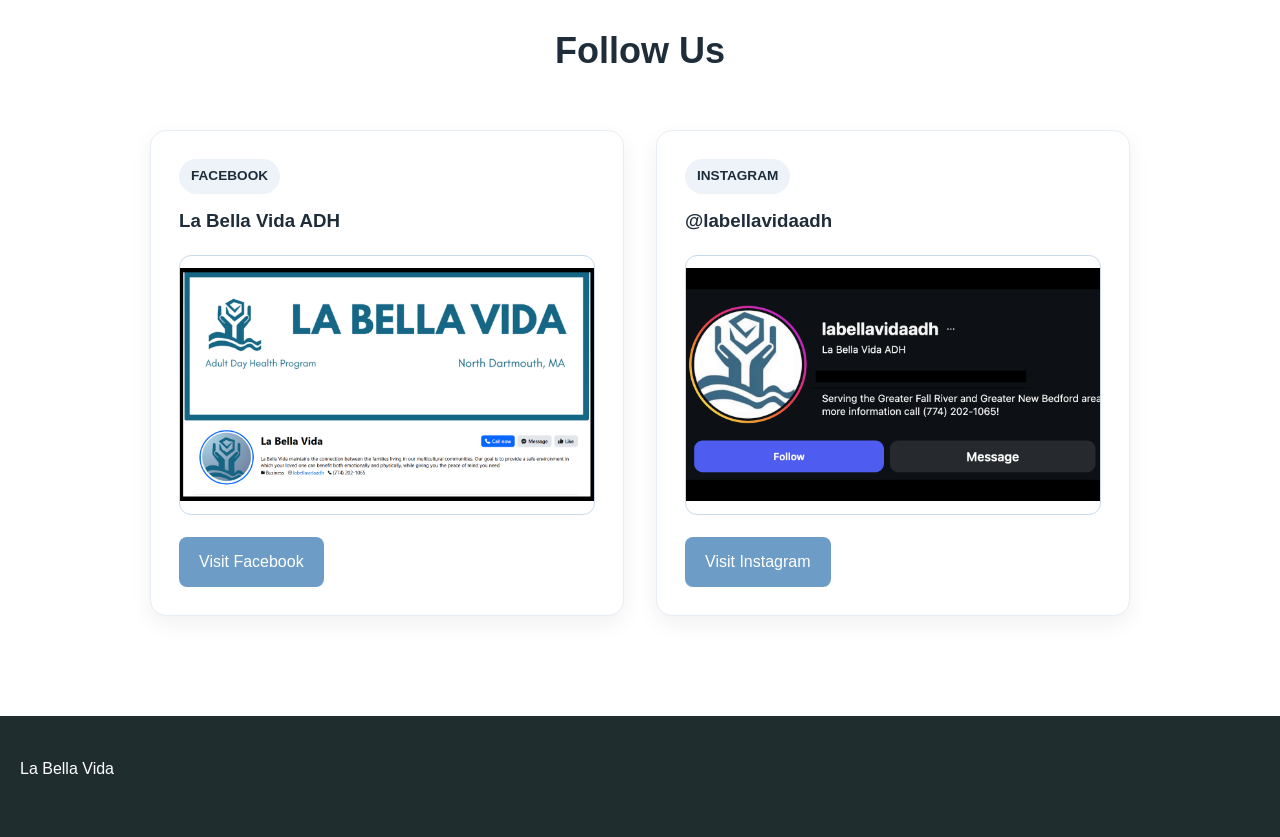
==== commit ed40e75d: "Update english.html" ====
--- a/english.html
+++ b/english.html
@@ -3,11 +3,14 @@
 <head>
   <meta charset="UTF-8" />
   <meta name="viewport" content="width=device-width, initial-scale=1.0" />
-  <title>La Bella Vida Adult Day Services</title>
+  <title>La Bella Vida</title>
+  <link rel="icon" type="image/png" href="images/logo-small.png">
+  <link rel="apple-touch-icon" href="images/logo-small.png">
 
   <!-- Favicon -->
-  <link rel="icon" type="image/png" href="logo-small.png" />
-  <link rel="apple-touch-icon" href="logo-small.png" />
+  <link rel="icon" type="image/png" sizes="32x32" href="images/favicon.png">
+  <link rel="apple-touch-icon" href="images/favicon.png">  
+
 
   <link rel="stylesheet" href="styles.css">
   <link rel="stylesheet" href="mobile.css">
@@ -44,7 +47,7 @@
 
       <div class="logo">
         <a href="index.html" aria-label="La Bella Vida Home">
-          <img src="images/logo-web.png" alt="La Bella Vita" />
+          <img src="images/logo-web.png" alt="La Bella Vida" />
         </a>
       </div>
 
@@ -194,7 +197,7 @@
           We have several special interest clubs where our participants can meet and share
           their life experiences. Special activities such as exercise, computer and English classes,
           and weekly field trips to museums, parks, and other cultural centers enhance the
-          La Bella Vita experience.
+          La Bella Vida experience.
         </p>
 
         <div class="recreation-content">
@@ -551,4 +554,4 @@
 
   <script src="script.js"></script>
 </body>
-</html>+</html>
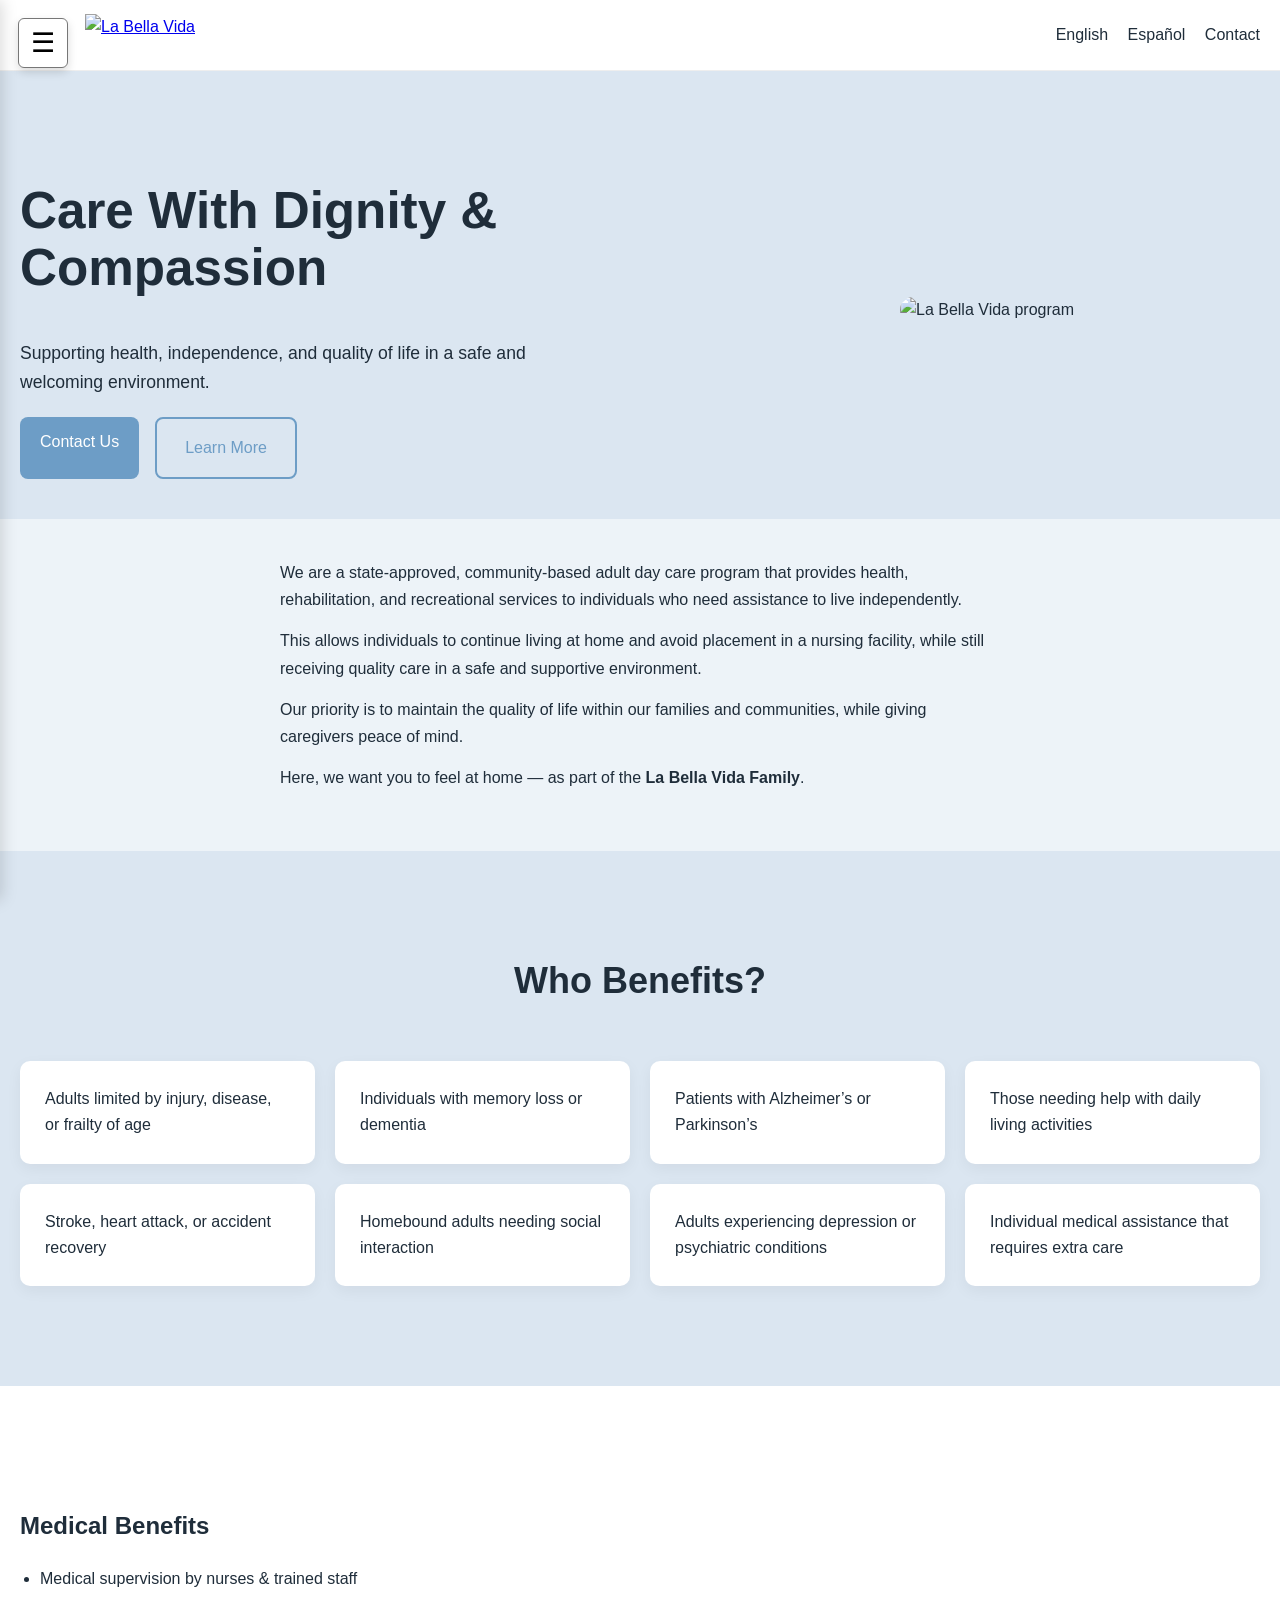
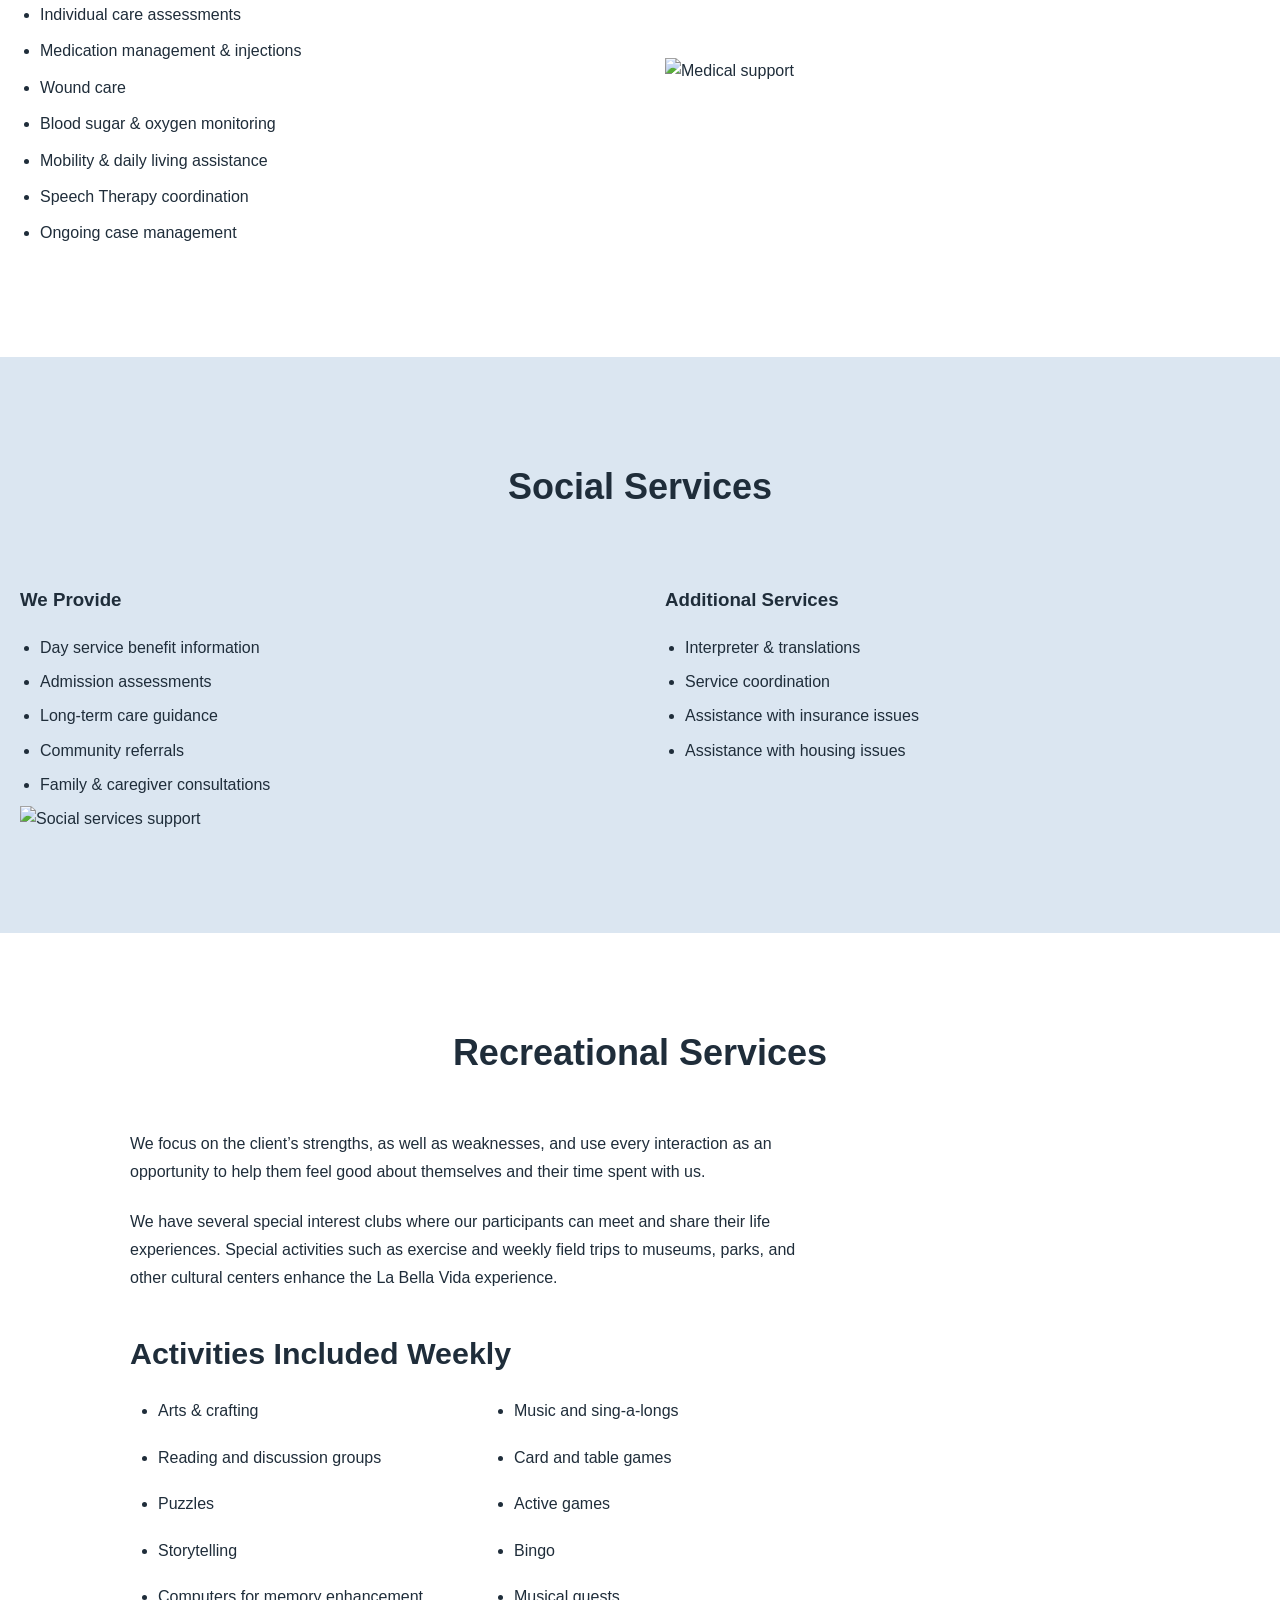
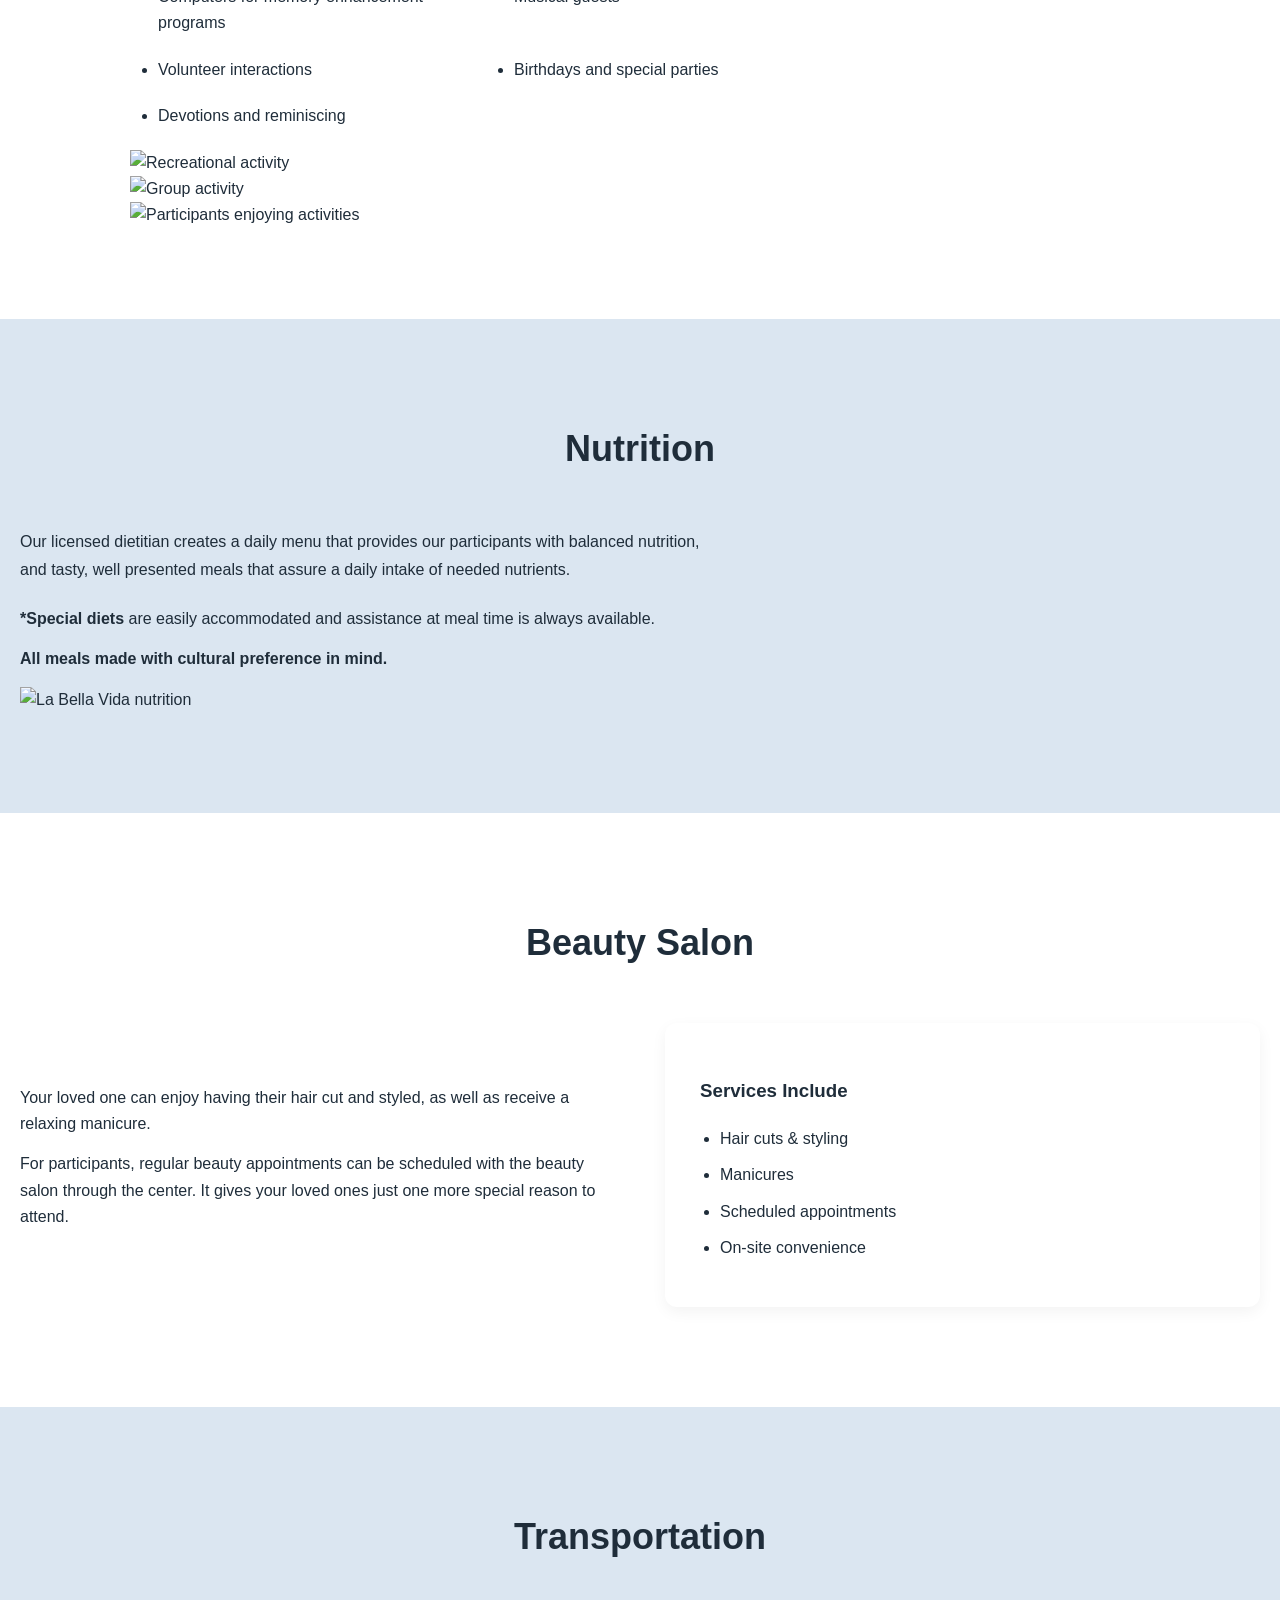
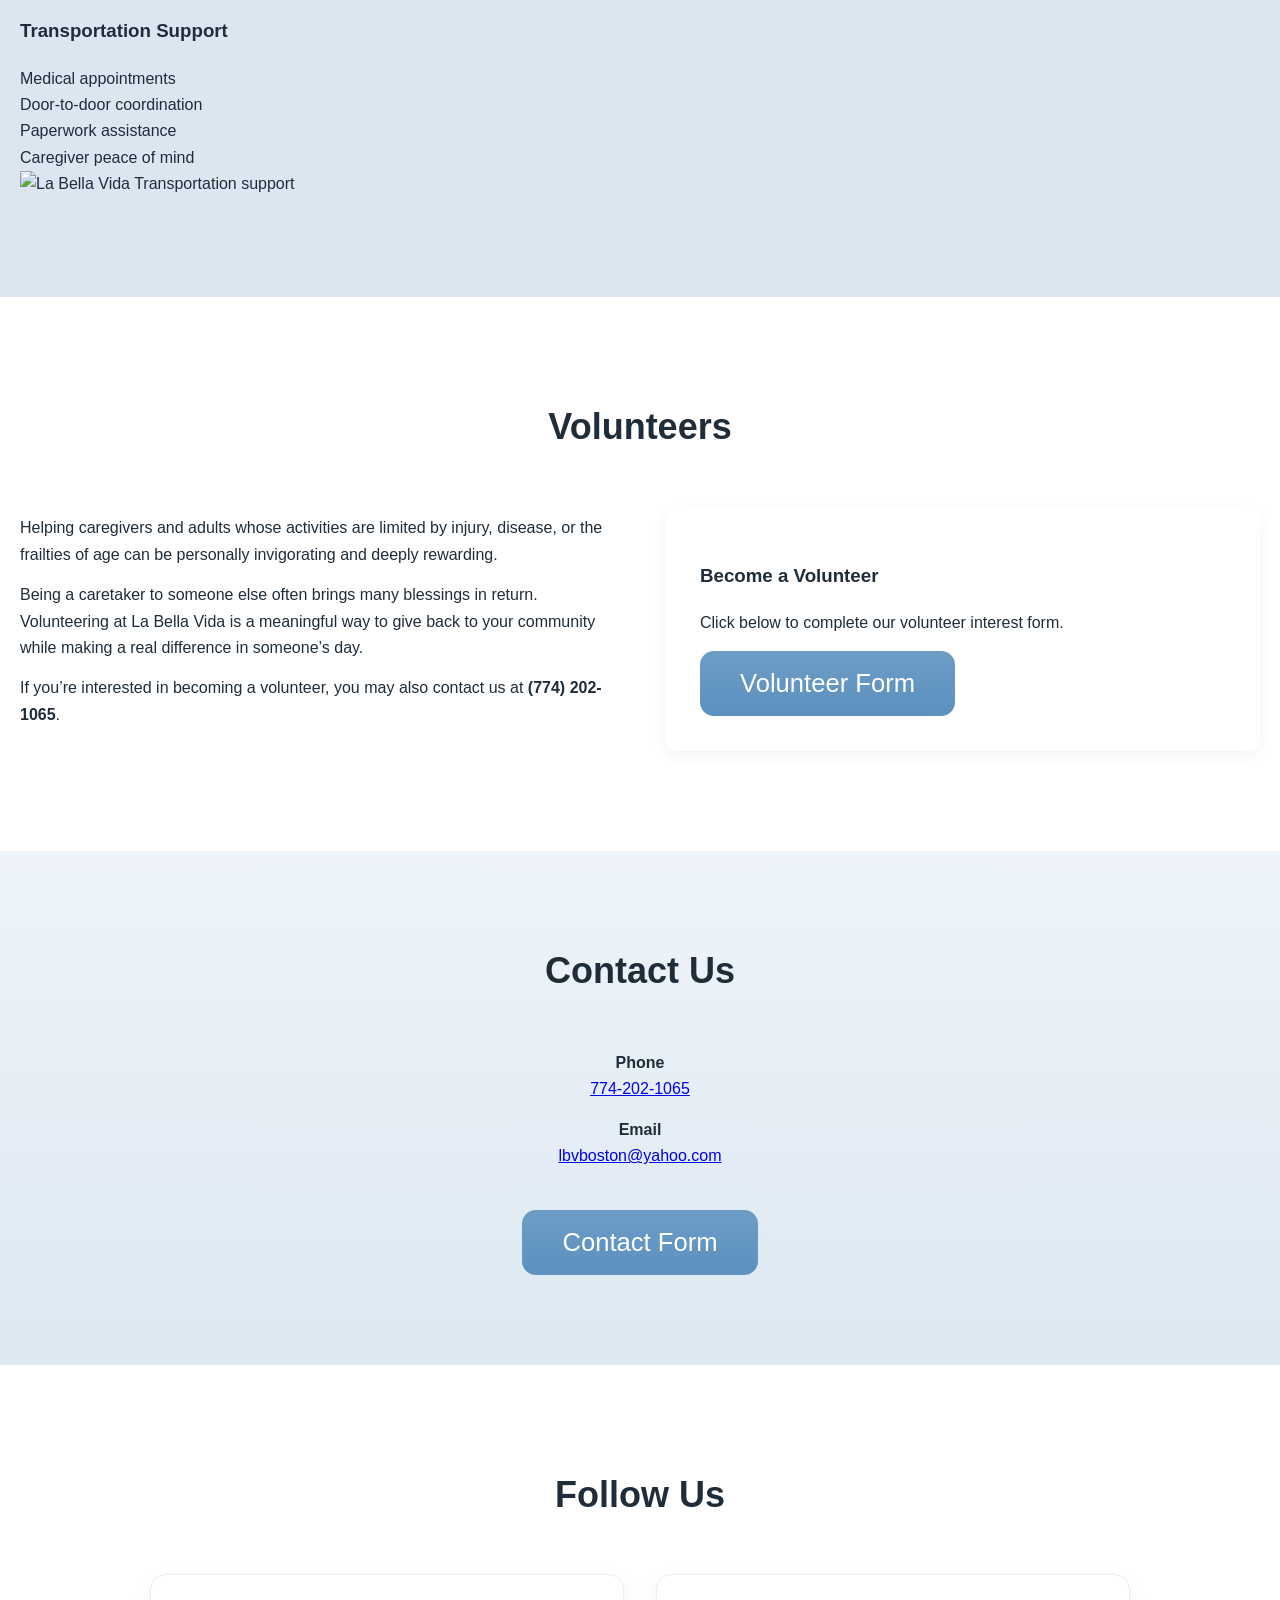
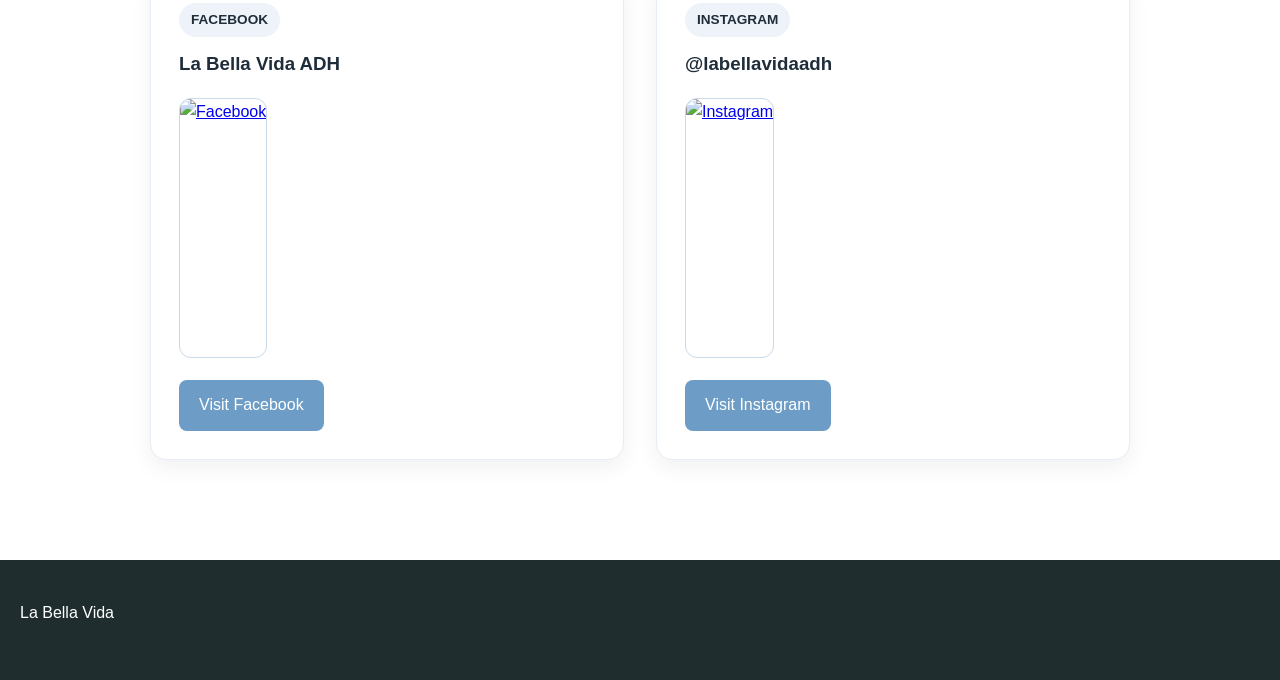
==== commit 9db55e2e: "Update english.html" ====
--- a/english.html
+++ b/english.html
@@ -77,7 +77,7 @@
 
       <div class="hero-image-wrap">
         <div class="hero-image-card small-hero">
-          <img src="images/wheelchair2.jpg" alt="La Bella Vida program" />
+          <img src="images/man02.png" alt="La Bella Vida program" />
         </div>
       </div>
     </div>
@@ -124,6 +124,7 @@
         <div class="card">Stroke, heart attack, or accident recovery</div>
         <div class="card">Homebound adults needing social interaction</div>
         <div class="card">Adults experiencing depression or psychiatric conditions</div>
+        <div class="card">Individual medical assistance that requires extra care</div>
       </div>
     </div>
   </section>
@@ -137,67 +138,76 @@
           <li>Medical supervision by nurses &amp; trained staff</li>
           <li>Individual care assessments</li>
           <li>Medication management &amp; injections</li>
-          <li>Wound care, tube feeding, tracheal care</li>
+          <li>Wound care</li>
           <li>Blood sugar &amp; oxygen monitoring</li>
           <li>Mobility &amp; daily living assistance</li>
-          <li>PT, OT &amp; Speech Therapy coordination</li>
+          <li>Speech Therapy coordination</li>
           <li>Ongoing case management</li>
         </ul>
       </div>
 
-      <div class="split-image">
-        <img src="images/OT.jpg" alt="Medical support" />
-      </div>
-    </div>
-  </section>
-
-  <!-- SOCIAL -->
-  <section id="social" class="section shaded">
-    <div class="container">
-      <h2 class="section-title">Social Services</h2>
-
-      <div class="two-col-text">
-        <div>
-          <h3>We Provide</h3>
-          <ul>
-            <li>Day service benefit information</li>
-            <li>Admission assessments</li>
-            <li>Long-term care guidance</li>
-            <li>Community referrals</li>
-            <li>Family &amp; caregiver consultations</li>
-          </ul>
-        </div>
-
-        <div>
-          <h3>Additional Services</h3>
-          <ul>
-            <li>Interpreter &amp; translations</li>
-            <li>U.S. Citizenship classes</li>
-            <li>ESL classes</li>
-            <li>Computer classes</li>
-            <li>Notary Public</li>
-          </ul>
-        </div>
-      </div>
-    </div>
-  </section>
-
-  <!-- RECREATION -->
-  <section id="recreation" class="recreation-alt">
-    <div class="container">
-      <div class="recreation-text">
-        <h2 class="section-title">Recreational Services</h2>
-
+      <div class="section-photo-card">
+        <img src="images/wheelchair.png" alt="Medical support" />
+      </div>
+    </div>
+  </section>
+
+<!-- SOCIAL -->
+<section id="social" class="section shaded image-section">
+  <div class="container">
+    <h2 class="section-title">Social Services</h2>
+
+    <div class="section-with-photo">
+      <div class="section-text">
+        <div class="two-col-text">
+          <div>
+            <h3>We Provide</h3>
+            <ul>
+              <li>Day service benefit information</li>
+              <li>Admission assessments</li>
+              <li>Long-term care guidance</li>
+              <li>Community referrals</li>
+              <li>Family &amp; caregiver consultations</li>
+            </ul>
+          </div>
+
+          <div>
+            <h3>Additional Services</h3>
+            <ul>
+              <li>Interpreter &amp; translations</li>
+              <li>Service coordination</li>
+              <li>Assistance with insurance issues</li>
+              <li>Assistance with housing issues</li>
+            </ul>
+          </div>
+        </div>
+      </div>
+
+      <div class="section-photo-card">
+        <img src="images/sewing.png" alt="Social services support" />
+      </div>
+    </div>
+  </div>
+</section>
+
+<!-- RECREATION -->
+<section id="recreation" class="recreation-alt image-section">
+  <div class="container">
+    <h2 class="section-title">Recreational Services</h2>
+
+    <div class="section-with-photo recreation-layout">
+      <div class="section-text recreation-text">
         <p class="recreation-intro">
-          We focus on the client’s strengths, as well as weaknesses, and use every interaction
-          as an opportunity to help them feel good about themselves and their time spent with us.
-        </p>
-
-        <p>
-          We have several special interest clubs where our participants can meet and share
-          their life experiences. Special activities such as exercise, computer and English classes,
-          and weekly field trips to museums, parks, and other cultural centers enhance the
-          La Bella Vida experience.
+          We focus on the client’s strengths, as well as weaknesses, and use every
+          interaction as an opportunity to help them feel good about themselves and
+          their time spent with us.
+        </p>
+
+        <p>
+          We have several special interest clubs where our participants can meet and
+          share their life experiences. Special activities such as exercise and weekly
+          field trips to museums, parks, and other cultural centers enhance the La Bella
+          Vida experience.
         </p>
 
         <div class="recreation-content">
@@ -210,7 +220,6 @@
             <li>Card and table games</li>
             <li>Puzzles</li>
             <li>Active games</li>
-            <li>Cooking</li>
             <li>Storytelling</li>
             <li>Bingo</li>
             <li>Computers for memory enhancement programs</li>
@@ -221,24 +230,51 @@
           </ul>
         </div>
       </div>
-    </div>
-  </section>
-
-  <!-- NUTRITION -->
-  <section id="nutrition" class="section shaded nutrition">
-    <div class="container">
-      <h2 class="section-title">Nutrition</h2>
-
-      <p class="recreation-intro">
-        Our licensed dietitian creates a daily menu that provides our participants with balanced
-        nutrition, and tasty, well presented meals that assure a daily intake of needed nutrients.
-      </p>
-
-      <p>
-        <strong>*Special diets</strong> are easily accommodated and assistance at meal time is always available.
-      </p>
-    </div>
-  </section>
+
+      <div class="photo-stack">
+        <div class="section-photo-card small-photo">
+          <img src="images/painting.png" alt="Recreational activity" />
+        </div>
+
+        <div class="section-photo-card small-photo">
+          <img src="images/table.png" alt="Group activity" />
+        </div>
+
+        <div class="section-photo-card small-photo">
+          <img src="images/puzzle.png" alt="Participants enjoying activities" />
+        </div>
+      </div>
+    </div>
+  </div>
+</section>
+
+<!-- NUTRITION -->
+<section id="nutrition" class="section shaded nutrition image-section">
+  <div class="container">
+    <h2 class="section-title">Nutrition</h2>
+
+    <div class="section-with-photo">
+      <div class="section-text">
+        <p class="recreation-intro">
+          Our licensed dietitian creates a daily menu that provides our participants with balanced
+          nutrition, and tasty, well presented meals that assure a daily intake of needed nutrients.
+        </p>
+
+        <p>
+          <strong>*Special diets</strong> are easily accommodated and assistance at meal time is always available.
+        </p>
+
+        <p>
+          <strong>All meals made with cultural preference in mind.</strong>
+        </p>
+      </div>
+
+      <div class="section-photo-card">
+        <img src="images/nurtrition.png" alt="La Bella Vida nutrition" />
+      </div>
+    </div>
+  </div>
+</section>
 
   <!-- BEAUTY SALON -->
   <section id="beauty" class="section">
@@ -271,34 +307,29 @@
     </div>
   </section>
 
-  <!-- TRANSPORTATION -->
-  <section id="transportation" class="section shaded">
-    <div class="container">
-      <h2 class="section-title">Transportation</h2>
-
-      <div class="split reverse">
-        <div>
-          <p>
-            In addition, we are happy to arrange senior transportation to and from
-            all medical appointments outside of our center.
-          </p>
-          <p>
-            If necessary, we will also help you with the required paperwork.
-          </p>
-        </div>
-
-        <div class="info-box">
-          <h3>Transportation Support</h3>
-          <ul class="checklist">
-            <li>Medical appointments</li>
-            <li>Door-to-door coordination</li>
-            <li>Paperwork assistance</li>
-            <li>Caregiver peace of mind</li>
-          </ul>
-        </div>
-      </div>
-    </div>
-  </section>
+<!-- TRANSPORTATION -->
+<section id="transportation" class="section shaded image-section">
+  <div class="container">
+    <h2 class="section-title">Transportation</h2>
+
+    <div class="section-with-photo">
+      <div class="transportation-content">
+        <h3>Transportation Support</h3>
+
+        <div class="transport-card-grid">
+          <div class="transport-card">Medical appointments</div>
+          <div class="transport-card">Door-to-door coordination</div>
+          <div class="transport-card">Paperwork assistance</div>
+          <div class="transport-card">Caregiver peace of mind</div>
+        </div>
+      </div>
+
+      <div class="section-photo-card">
+        <img src="images/transportation.png" alt="La Bella Vida Transportation support" />
+      </div>
+    </div>
+  </div>
+</section>
 
   <!-- VOLUNTEERS -->
   <section id="volunteers" class="section">
@@ -393,62 +424,30 @@
     </div>
   </div>
 
-  <!-- CONTACTS -->
-  <section id="program-contacts" class="contact-section section">
-    <div class="container">
-      <h2 class="section-title">Contact Us</h2>
-
-      <div class="contact-card-row">
-        <div class="contact-info-card">
-          <h3>Program Director</h3>
-
-          <div class="contact-block">
-            <strong>Phone</strong>
-            <p><a href="tel:7745107370">774-510-7370</a></p>
-          </div>
-
-          <div class="contact-block email-block">
-            <strong>Email</strong>
-            <p><a href="mailto:lbvboston@yahoo.com">lbvboston@yahoo.com</a></p>
-          </div>
-        </div>
-
-        <div class="contact-info-card">
-          <h3>Facility</h3>
-
-          <div class="contact-block">
-            <strong>Phone</strong>
-            <p><a href="tel:7742021065">774-202-1065</a></p>
-          </div>
-
-          <div class="contact-block email-block">
-            <strong>Email</strong>
-            <p><a href="mailto:lbvboston@yahoo.com">lbvboston@yahoo.com</a></p>
-          </div>
-        </div>
-
-        <div class="contact-info-card">
-          <h3 class="small-title">Outreach / Admissions Coordinator</h3>
-
-          <div class="contact-block">
-            <strong>Phone</strong>
-            <p><a href="tel:7745107374">774-510-7374</a></p>
-          </div>
-
-          <div class="contact-block email-block">
-            <strong>Email</strong>
-            <p><a href="mailto:lbvoutreach@yahoo.com">lbvoutreach@yahoo.com</a></p>
-          </div>
-        </div>
-      </div>
-
-      <div class="contact-button-wrap">
-        <button type="button" class="contact-open-btn" onclick="openContactModal()">
-          Contact Us
-        </button>
-      </div>
-    </div>
-  </section>
+<!-- CONTACTS -->
+<section id="program-contacts" class="contact-section section">
+  <div class="container">
+    <h2 class="section-title">Contact Us</h2>
+
+    <div class="contact-simple-card">
+      <div class="contact-block">
+        <strong>Phone</strong>
+        <p><a href="tel:7742021065">774-202-1065</a></p>
+      </div>
+
+      <div class="contact-block">
+        <strong>Email</strong>
+        <p><a href="mailto:lbvboston@yahoo.com">lbvboston@yahoo.com</a></p>
+      </div>
+    </div>
+
+    <div class="contact-button-wrap">
+      <button type="button" class="contact-open-btn" onclick="openContactModal()">
+        Contact Form
+      </button>
+    </div>
+  </div>
+</section>
 
   <!-- CONTACT MODAL -->
   <div id="contactModal" class="contact-modal" aria-hidden="true">
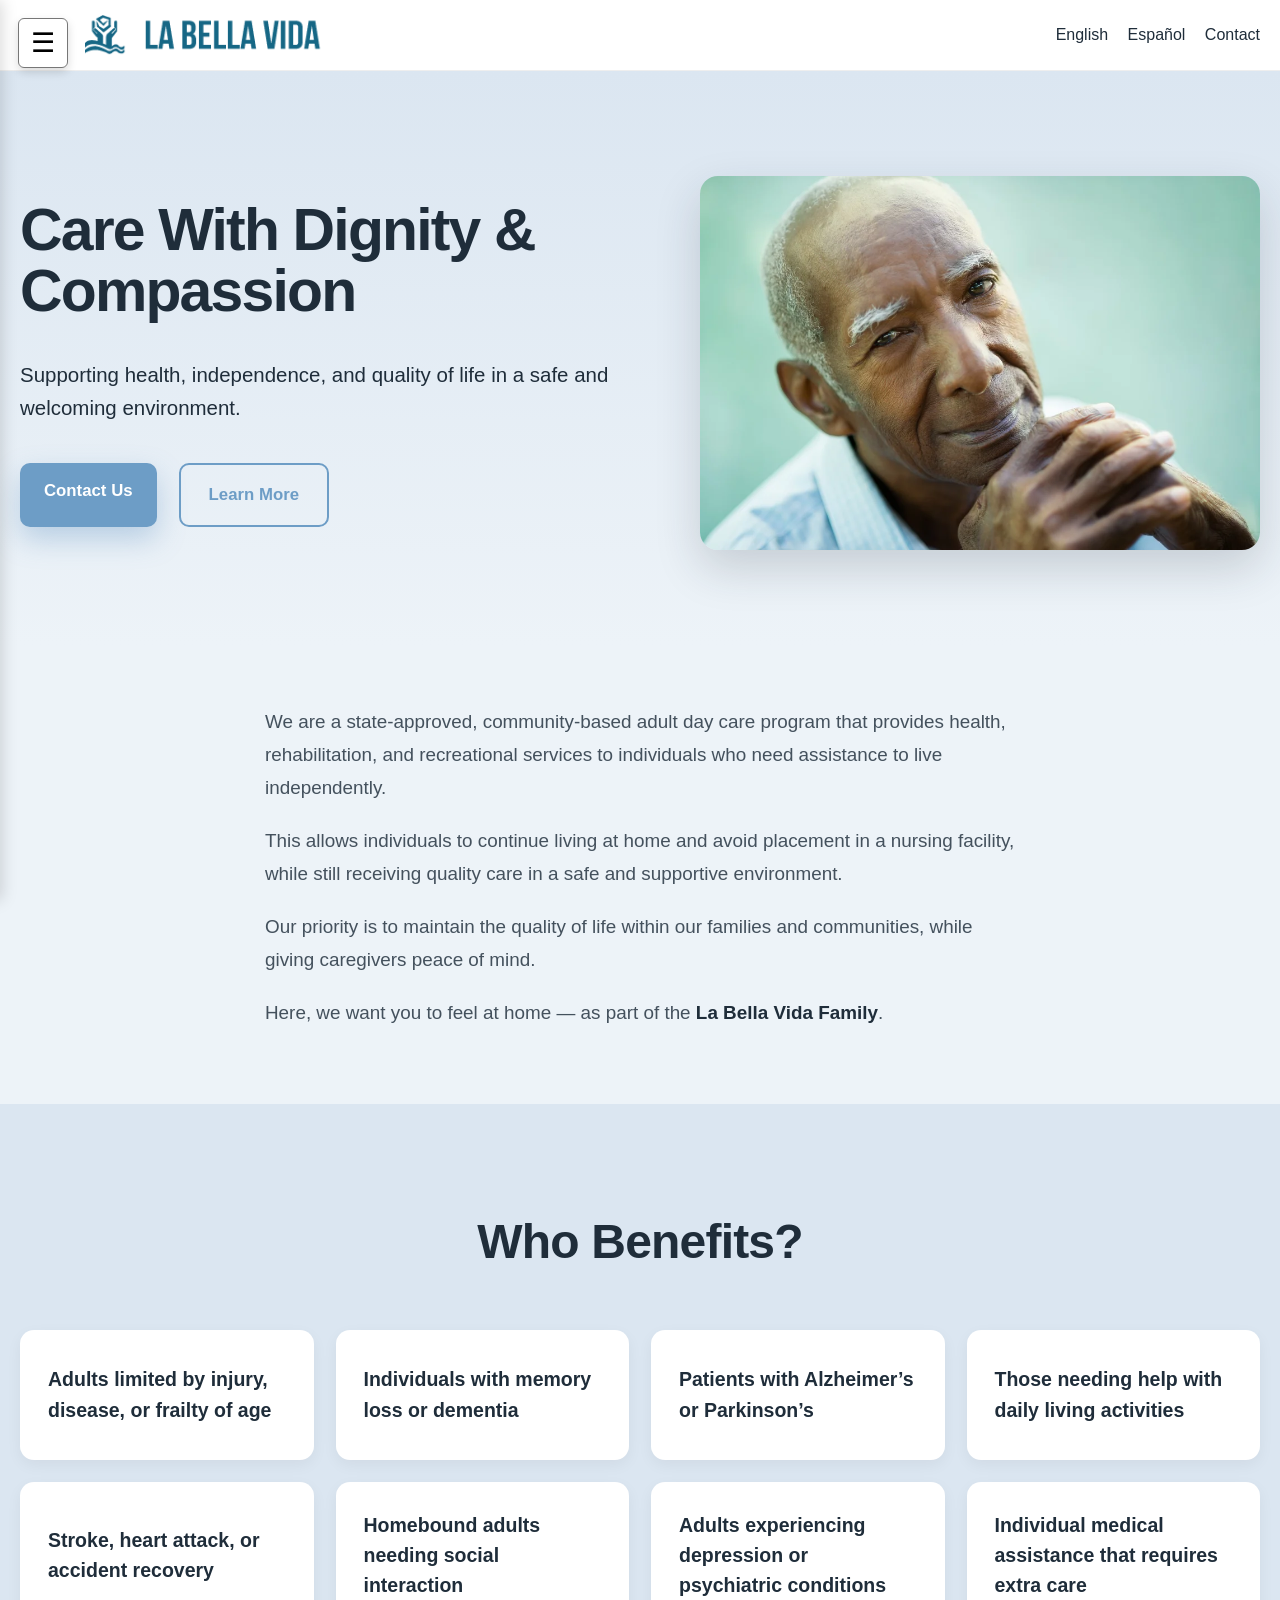
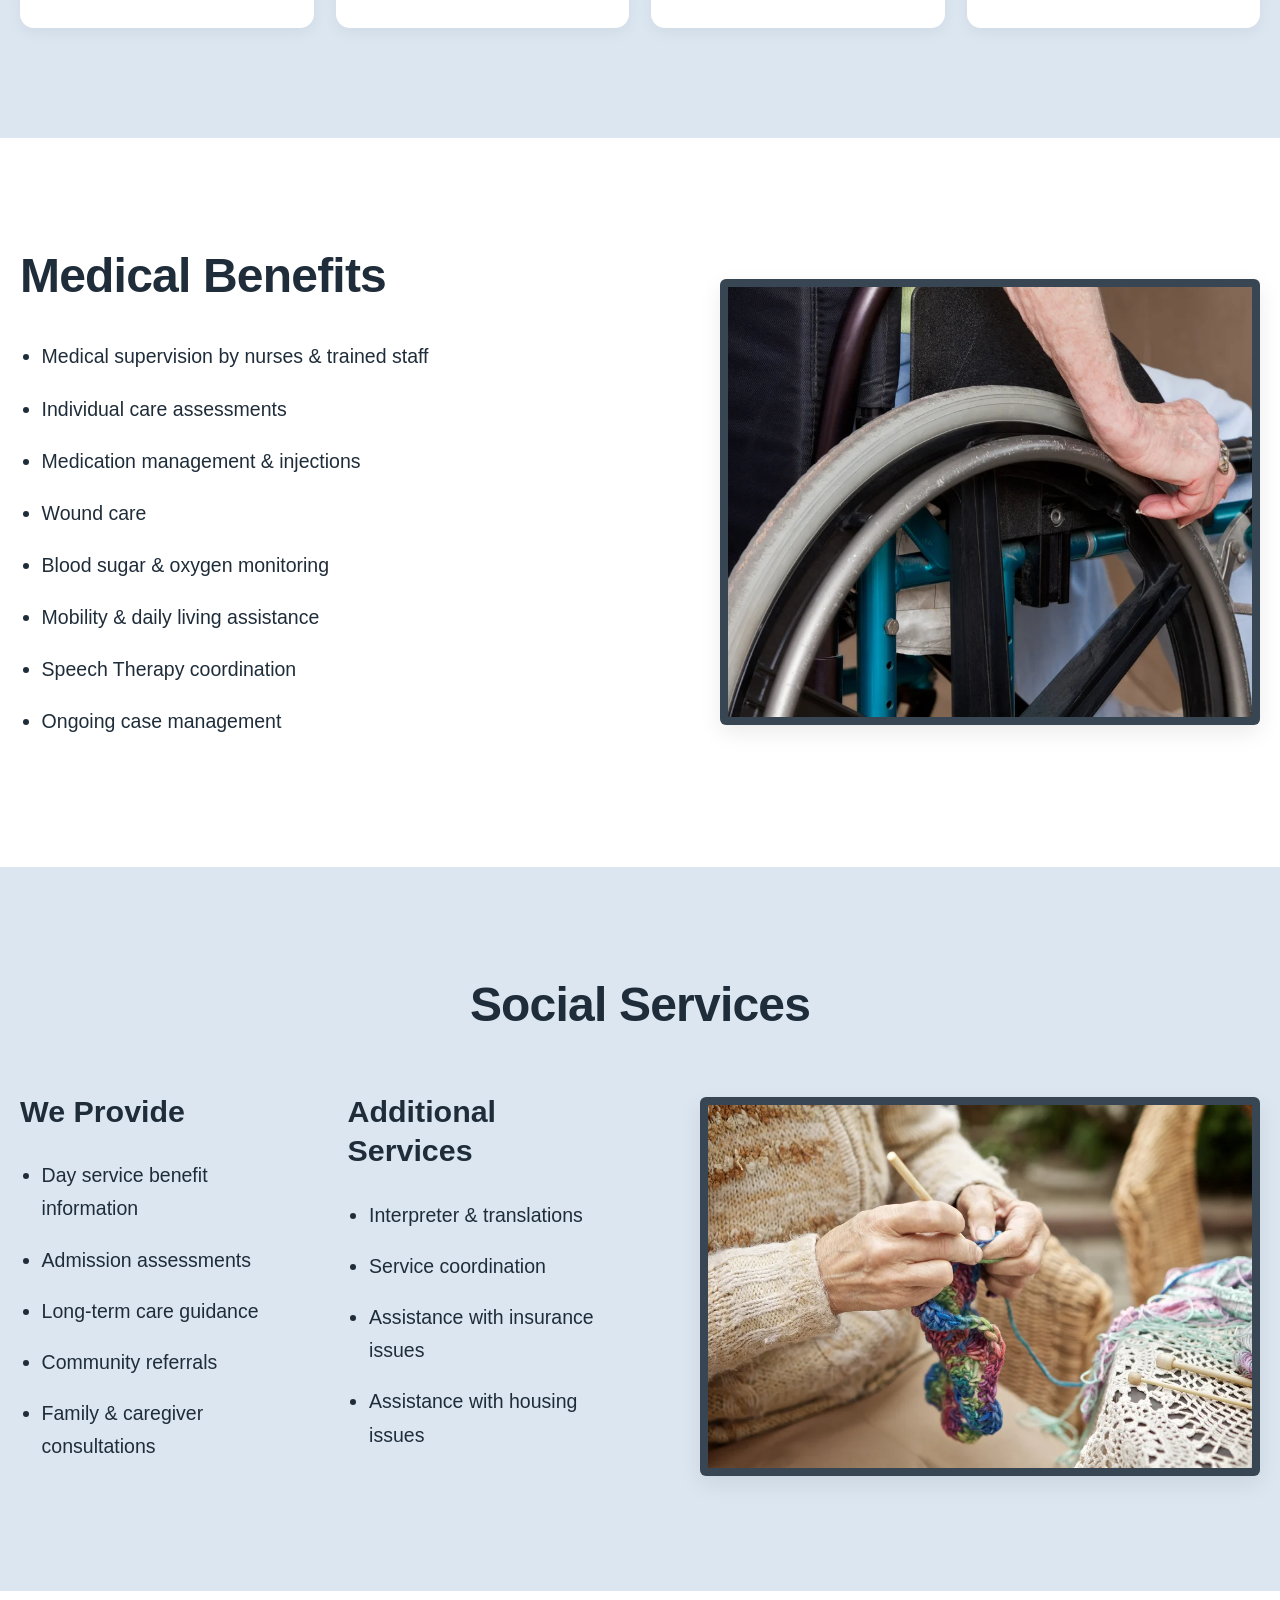
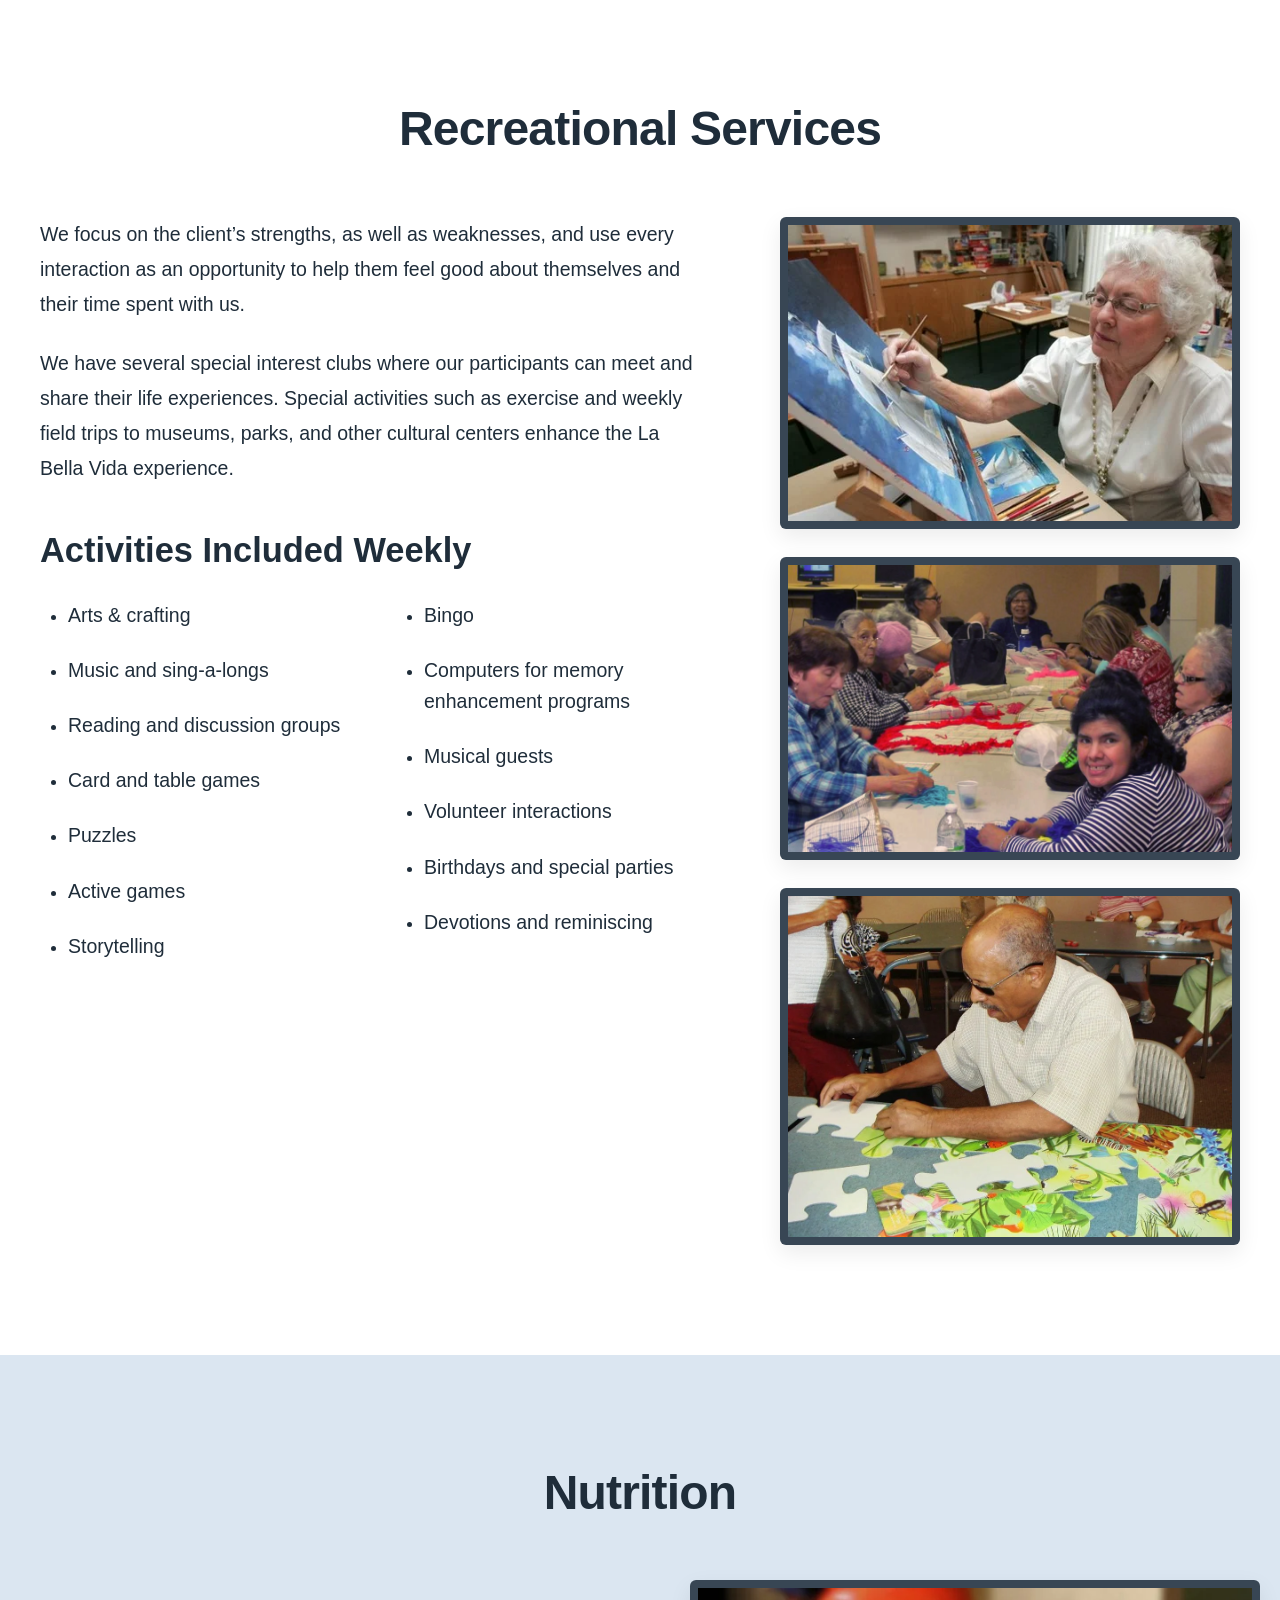
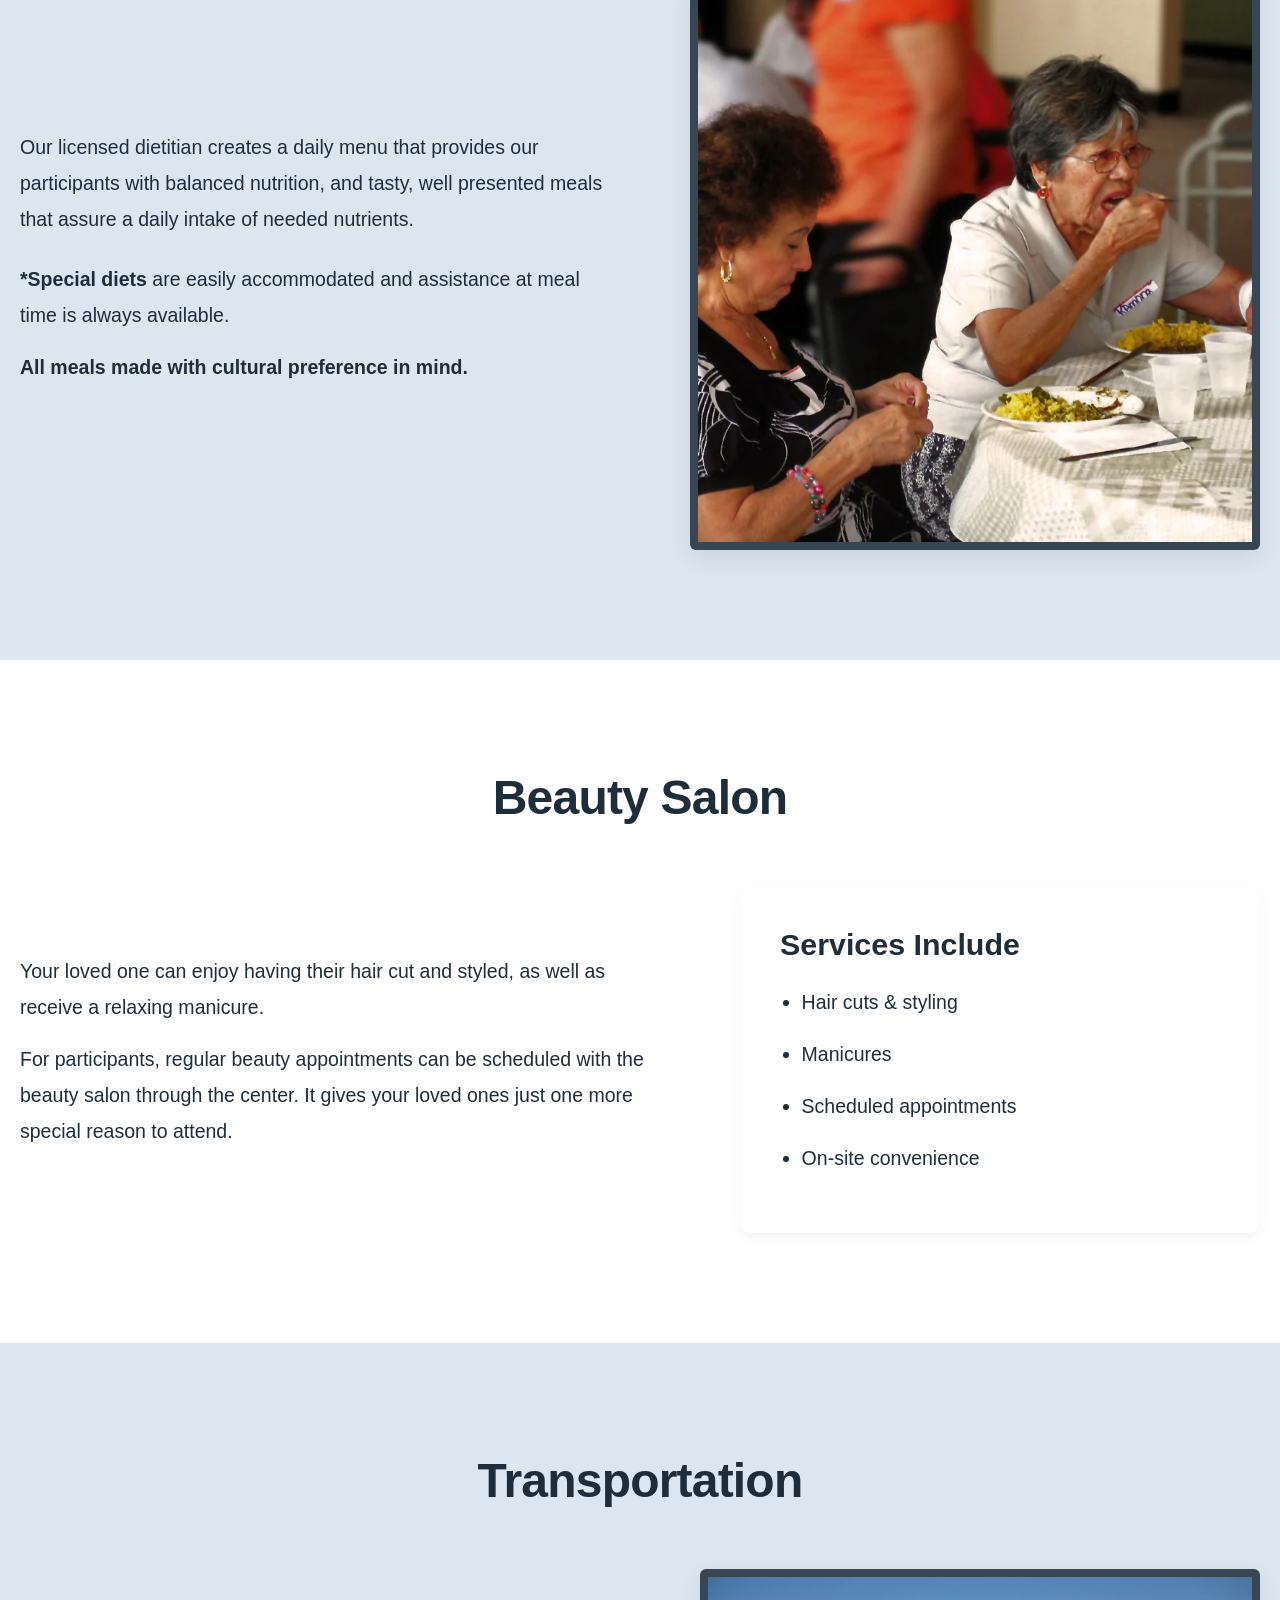
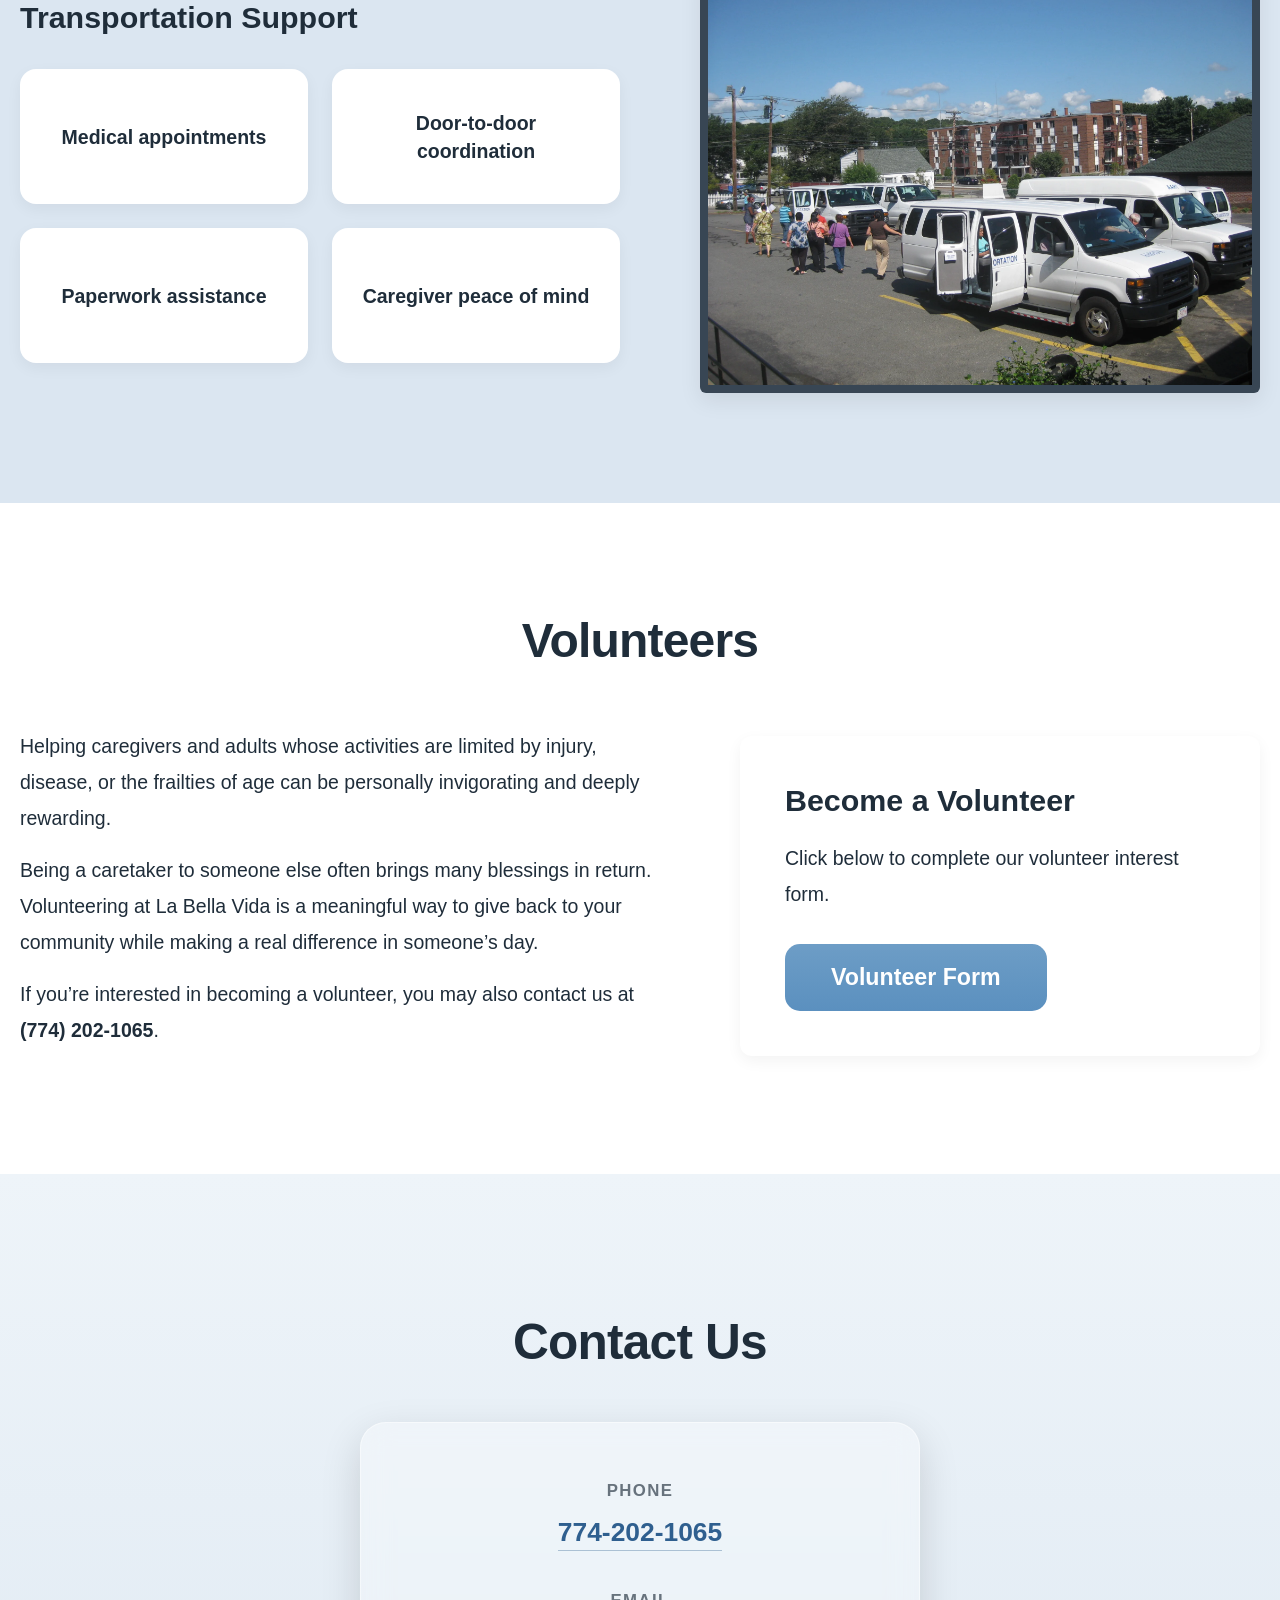
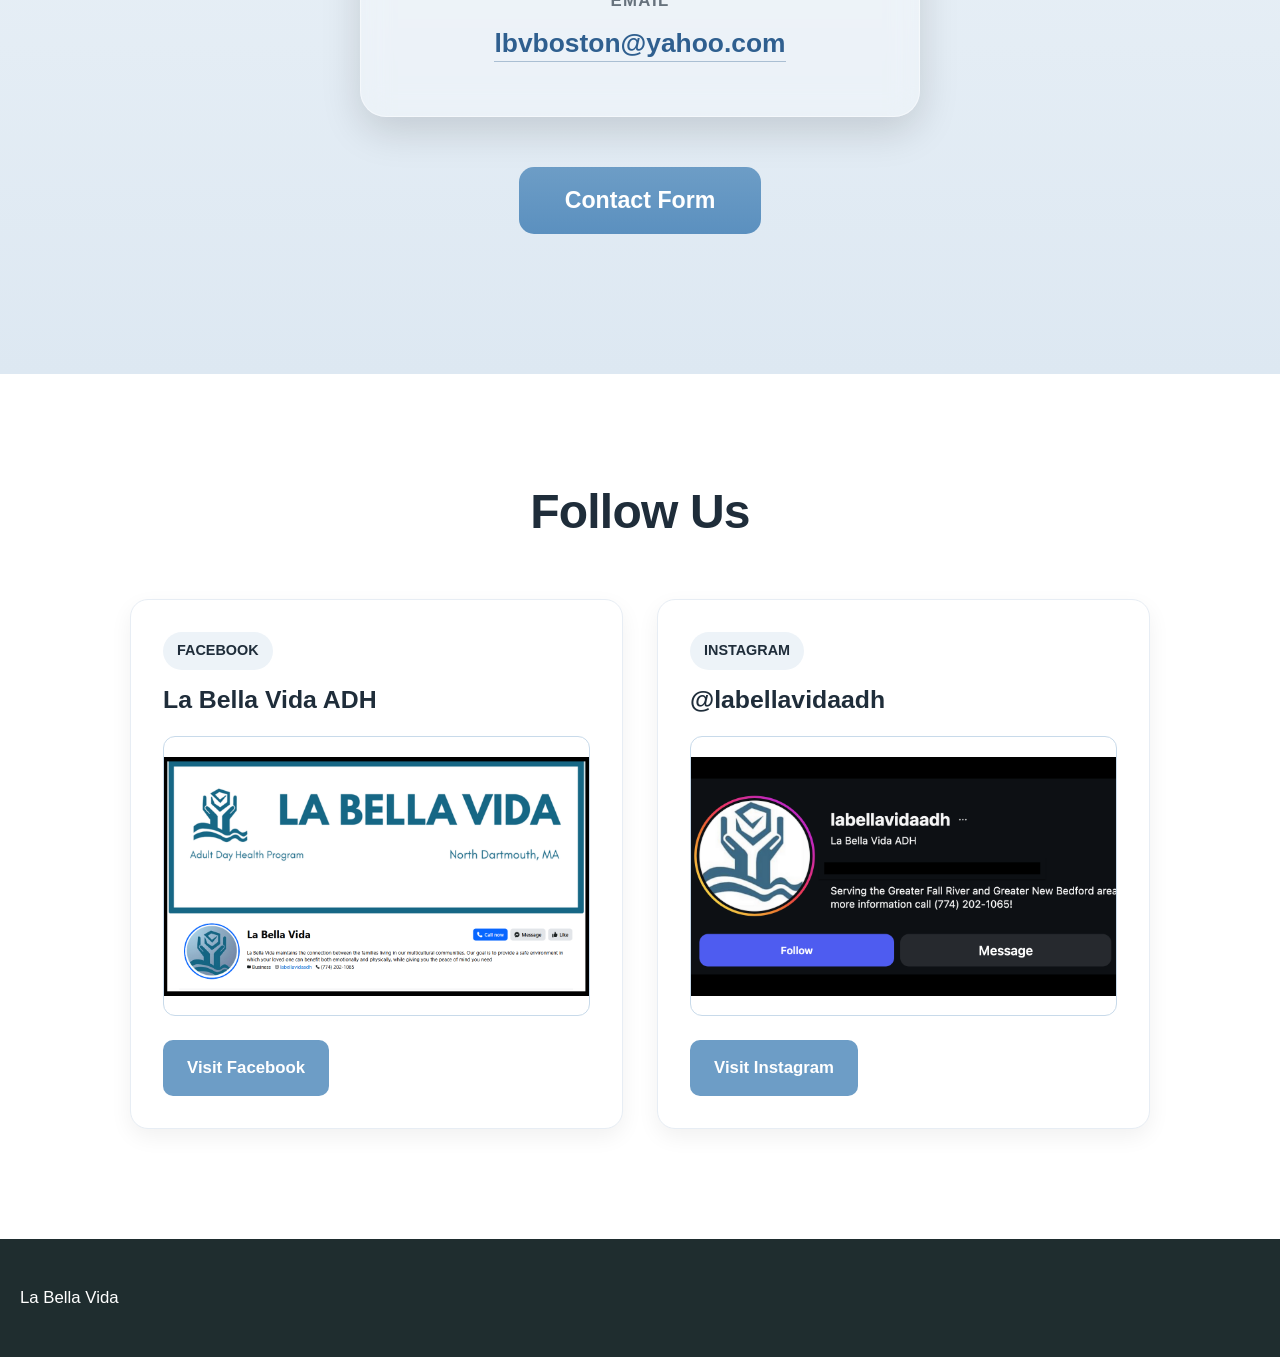
==== commit 279efb35: "Add files via upload" ====
--- a/english.html
+++ b/english.html
@@ -553,4 +553,4 @@
 
   <script src="script.js"></script>
 </body>
-</html>
+</html>
--- a/styles.css
+++ b/styles.css
@@ -30,7 +30,7 @@
 }
 
 /* =========================
-   BASE
+   BASE RESET
 ========================= */
 * {
   box-sizing: border-box;
@@ -58,12 +58,32 @@
   height: auto;
 }
 
+button,
+input,
+textarea {
+  font-family: inherit;
+}
+
+button {
+  cursor: pointer;
+}
+
+a {
+  transition:
+    color 0.25s ease,
+    background-color 0.25s ease,
+    border-color 0.25s ease,
+    transform 0.25s ease,
+    box-shadow 0.25s ease;
+}
+
 .container {
   max-width: var(--container);
   margin: 0 auto;
   padding: 0 20px;
 }
 
+h1,
 h2,
 h3,
 h4 {
@@ -71,30 +91,36 @@
 }
 
 p {
-  margin: 0 0 14px;
+  margin: 0 0 16px;
+  font-size: 1.18rem;
+  line-height: 1.8;
 }
 
 ul {
   margin: 0;
-  padding-left: 1.25rem;
+  padding-left: 1.35rem;
 }
 
 li {
-  margin-bottom: 8px;
+  margin-bottom: 14px;
+  font-size: 1.18rem;
+  line-height: 1.75;
 }
 
 /* =========================
    SECTIONS
 ========================= */
 .section {
-  padding: 100px 0;
+  padding: 110px 0;
 }
 
 .section-title {
-  margin: 0 0 50px;
+  margin: 0 0 60px;
   text-align: center;
-  font-size: 2.25rem;
-  font-weight: 700;
+  font-size: 3rem;
+  line-height: 1.15;
+  font-weight: 800;
+  letter-spacing: -0.8px;
 }
 
 /* =========================
@@ -145,6 +171,7 @@
 .top-links a {
   margin-left: 15px;
   color: var(--dark);
+  font-size: 1rem;
   text-decoration: none;
 }
 
@@ -166,7 +193,6 @@
   width: 50px;
   height: 50px;
   font-size: 27px;
-  cursor: pointer;
   background-color: var(--white);
   border: 1px solid #777777;
   border-radius: 6px;
@@ -185,19 +211,22 @@
 .hero-cta-outline {
   display: inline-block;
   text-decoration: none;
-  border-radius: 8px;
+  border-radius: 10px;
   transition: all 0.25s ease;
 }
 
 .btn.primary {
-  padding: 12px 20px;
+  padding: 14px 24px;
   border: 0;
   background-color: var(--primary);
   color: var(--white);
+  font-size: 1.05rem;
+  font-weight: 700;
 }
 
 .btn.primary:hover {
   filter: brightness(0.95);
+  transform: translateY(-2px);
 }
 
 .btn.secondary,
@@ -206,86 +235,179 @@
   border: 2px solid var(--primary);
   background-color: transparent;
   color: var(--primary);
+  font-size: 1.05rem;
+  font-weight: 700;
 }
 
 .btn.secondary:hover,
 .hero-cta-outline:hover {
   background-color: var(--primary);
   color: var(--white);
+  transform: translateY(-2px);
 }
 
 /* =========================
    HERO
 ========================= */
-
-html[lang="es"] .hero-text h1 {
-  font-size: 2.4rem;
-}
-
 .hero {
-  padding: 70px 0 40px;
+  padding: 105px 0 95px;
+  background-image: linear-gradient(180deg, var(--blue-100), var(--blue-050));
+  overflow: hidden;
 }
 
 .hero-grid {
   display: grid;
-  grid-template-columns: minmax(0, 1.2fr) minmax(300px, 360px);
+  grid-template-columns: minmax(480px, 1fr) minmax(420px, 560px);
   align-items: center;
-  gap: 60px;
+  gap: clamp(40px, 6vw, 90px);
 }
 
 .hero-text {
-  max-width: 700px;
+  max-width: 720px;
+  min-width: 0;
 }
 
 .hero-text h1 {
-  font-size: clamp(2.5rem, 4vw, 3.8rem);
-  line-height: 1.1;
+  margin: 0 0 36px;
+  font-size: clamp(3rem, 4.6vw, 5.15rem);
+  line-height: 1.04;
+  font-weight: 800;
+  letter-spacing: -1.8px;
+}
+
+html[lang="es"] .hero-text h1 {
+  font-size: clamp(2.8rem, 4.6vw, 4.65rem);
 }
 
 .hero-lead {
-  max-width: 520px;
-  margin: 0 0 20px;
-  font-size: 1.1rem;
-}
-
+  max-width: 650px;
+  margin: 0 0 38px;
+  font-size: clamp(1.2rem, 1.6vw, 1.48rem);
+  line-height: 1.65;
+  font-weight: 500;
+}
 
 .hero-actions {
   display: flex;
-  gap: 16px;
-  flex-wrap: wrap; 
+  gap: 22px;
+  flex-wrap: wrap;
 }
 
 .hero-cta,
 .hero-cta-outline {
-  padding: 14px 24px;
-  font-size: 1rem;
+  padding: 24px 40px;
+  font-size: 1.4rem;
+  font-weight: 800;
+  border-radius: 13px;
   white-space: normal;
+}
+
+.hero-cta {
+  box-shadow: 0 12px 28px rgba(91, 144, 191, 0.35);
+}
+
+.hero-cta:hover,
+.hero-cta-outline:hover {
+  transform: translateY(-3px);
+}
+
+.hero-image-wrap {
+  min-width: 0;
 }
 
 .small-hero img {
   width: 100%;
-  max-width: 360px;
-  border-radius: 14px;
+  max-width: 560px;
+  border-radius: 18px;
+  box-shadow: 0 18px 45px rgba(31, 45, 58, 0.18);
 }
 
 .hero + .hero-details {
   margin-top: 0;
 }
 
+/* Prevent bad hero wrapping on medium desktop widths */
+@media (max-width: 1180px) {
+  .hero-grid {
+    grid-template-columns: minmax(0, 1fr) minmax(360px, 480px);
+    gap: 45px;
+  }
+
+  .hero-text h1 {
+    font-size: clamp(2.8rem, 5vw, 4.2rem);
+  }
+
+  html[lang="es"] .hero-text h1 {
+    font-size: clamp(2.5rem, 4.7vw, 3.8rem);
+  }
+
+  .hero-lead {
+    font-size: 1.25rem;
+  }
+
+  .hero-cta,
+  .hero-cta-outline {
+    padding: 20px 32px;
+    font-size: 1.2rem;
+  }
+
+  .small-hero img {
+    max-width: 480px;
+  }
+}
+
+/* Stack hero before it gets crushed */
+@media (max-width: 900px) {
+  .hero-grid {
+    grid-template-columns: 1fr;
+    text-align: left;
+  }
+
+  .hero-text {
+    max-width: 100%;
+  }
+
+  .hero-text h1 {
+    max-width: 680px;
+  }
+
+  .hero-lead {
+    max-width: 680px;
+  }
+
+  .hero-image-wrap {
+    max-width: 620px;
+  }
+
+  .small-hero img {
+    max-width: 100%;
+  }
+}
+
+/* =========================
+   HERO DETAILS
+========================= */
 .hero-details {
-  padding: 40px 0 60px;
+  padding: 60px 0 75px;
   background-color: var(--blue-050);
 }
 
 .hero-details .hero-description {
-  max-width: 720px;
+  max-width: 790px;
   margin: 0 auto;
+  padding: 0 20px;
   text-align: left;
 }
 
 .hero-details .hero-description p {
-  margin-bottom: 14px;
-  line-height: 1.7;
+  margin-bottom: 20px;
+  color: rgba(31, 45, 58, 0.82);
+  font-size: 1.18rem;
+  line-height: 1.75;
+}
+
+.hero-details .hero-description strong {
+  color: var(--dark);
 }
 
 .hero-details .hero-description p:last-child {
@@ -307,21 +429,51 @@
 .card-grid {
   display: grid;
   grid-template-columns: repeat(auto-fit, minmax(240px, 1fr));
-  gap: 20px;
+  gap: 22px;
+}
+
+#benefits .card-grid {
+  grid-template-columns: repeat(4, 1fr);
 }
 
 .card {
-  padding: 25px;
-  background-color: var(--white);
-  border-radius: 10px;
+  display: flex;
+  align-items: center;
+  min-height: 130px;
+  padding: 28px;
+  background-color: var(--white);
+  border-radius: 14px;
   box-shadow: var(--shadow-sm);
+  font-size: 1.22rem;
+  line-height: 1.55;
+  font-weight: 600;
 }
 
 .split {
   display: grid;
-  grid-template-columns: 1fr 1fr;
-  gap: 50px;
+  grid-template-columns: minmax(0, 1fr) minmax(360px, 520px);
+  gap: 70px;
   align-items: center;
+}
+
+.split-text h2 {
+  margin: 0 0 36px;
+  font-size: 3rem;
+  line-height: 1.15;
+  font-weight: 800;
+  letter-spacing: -0.8px;
+}
+
+.split-image {
+  overflow: hidden;
+  border-radius: 8px;
+  box-shadow: var(--shadow-md);
+}
+
+.split-image img {
+  width: 100%;
+  min-height: 360px;
+  object-fit: cover;
 }
 
 .reverse {
@@ -335,92 +487,313 @@
 .two-col-text {
   display: grid;
   grid-template-columns: 1fr 1fr;
-  gap: 50px;
+  gap: 70px;
+}
+
+.two-col-text h3 {
+  margin: 0 0 28px;
+  font-size: 1.9rem;
+  line-height: 1.3;
+  font-weight: 800;
+}
+
+.two-col-text li {
+  margin-bottom: 18px;
 }
 
 .checklist li {
-  margin-bottom: 10px;
+  margin-bottom: 18px;
+  font-size: 1.22rem;
+  line-height: 1.75;
 }
 
 .info-box {
-  padding: 35px;
+  padding: 40px;
   background-color: var(--white);
   border-radius: var(--radius);
   box-shadow: var(--shadow-sm);
 }
 
+.info-box h3 {
+  margin: 0 0 20px;
+  font-size: 1.9rem;
+  line-height: 1.3;
+}
+
+.info-box p {
+  font-size: 1.22rem;
+  line-height: 1.8;
+}
+
+/* =========================
+   MEDICAL SECTION
+========================= */
+#medical {
+  background-color: var(--white);
+}
+
+#medical .split {
+  grid-template-columns: minmax(0, 1fr) minmax(390px, 540px);
+  gap: 80px;
+  align-items: center;
+}
+
+#medical .split-text {
+  min-width: 0;
+}
+
+#medical .split-text h2 {
+  margin: 0 0 36px;
+  font-size: 3rem;
+  line-height: 1.15;
+  font-weight: 800;
+  letter-spacing: -0.8px;
+}
+
+#medical .checklist {
+  max-width: 720px;
+}
+
+#medical .checklist li {
+  margin-bottom: 18px;
+  font-size: 1.22rem;
+  line-height: 1.75;
+}
+
+#medical .section-photo-card {
+  width: 100%;
+  min-height: 430px;
+}
+
+#medical .section-photo-card img {
+  width: 100%;
+  height: 100%;
+  min-height: 430px;
+  object-fit: cover;
+}
+
+/* =========================
+   SOCIAL SECTION WITH PHOTO
+========================= */
+#social .two-col-text {
+  gap: 55px;
+}
+
+#social li {
+  font-size: 1.22rem;
+  line-height: 1.7;
+}
+
 /* =========================
    RECREATIONAL SECTION
 ========================= */
 .recreation-alt {
   background-color: var(--white);
-  padding: 90px 0;
+  padding: 110px 0;
 }
 
 .recreation-alt .container {
-  max-width: 1100px;
+  max-width: 1320px;
   padding: 0 40px;
 }
 
 .recreation-alt .section-title {
-  margin: 0 0 48px;
+  margin: 0 0 60px;
+  font-size: 3rem;
+  line-height: 1.15;
+  font-weight: 800;
 }
 
 .recreation-intro,
-.recreation-alt p,
-.recreation-list,
-.two-column-list {
-  max-width: 700px;
+.recreation-alt p {
+  max-width: 760px;
 }
 
 .recreation-intro {
-  margin: 0 0 22px;
-  line-height: 1.75;
+  margin: 0 0 24px;
+  font-size: 1.22rem;
+  line-height: 1.8;
 }
 
 .recreation-alt p {
-  line-height: 1.75;
+  font-size: 1.22rem;
+  line-height: 1.8;
 }
 
 .recreation-alt h3 {
-  margin: 36px 0 20px;
+  margin: 42px 0 28px;
+  font-size: 2.15rem;
+  line-height: 1.25;
+  font-weight: 800;
+}
+
+.recreation-content {
+  margin-top: 36px;
+}
+
+/* Recreation list spacing fix */
+.recreation-list.two-column-list {
+  display: block;
+  columns: 2;
+  column-gap: 80px;
+  max-width: 980px;
+  margin: 0 auto;
+  padding-left: 28px;
+}
+
+.recreation-list.two-column-list li {
+  break-inside: avoid;
+  margin-bottom: 24px;
+  font-size: 1.22rem;
+  line-height: 1.6;
+}
+
+.recreation-list.two-column-list li::marker {
+  font-size: 0.9em;
+}
+
+/* =========================
+   IMAGE SECTIONS
+========================= */
+.image-section .section-title {
+  margin-bottom: 60px;
+}
+
+.section-with-photo {
+  display: grid;
+  grid-template-columns: minmax(0, 1.25fr) minmax(390px, 560px);
+  gap: 80px;
+  align-items: center;
+}
+
+.section-text {
+  min-width: 0;
+}
+
+.section-photo-card {
+  width: 100%;
+  min-height: 340px;
+  overflow: hidden;
+  background-color: var(--blue-150);
+  border: 8px solid rgba(31, 45, 58, 0.85);
+  border-radius: 6px;
+  box-shadow: var(--shadow-md);
+}
+
+.section-photo-card img {
+  width: 100%;
+  height: 100%;
+  min-height: 340px;
+  object-fit: cover;
+}
+
+.photo-stack {
+  display: flex;
+  flex-direction: column;
+  gap: 28px;
+}
+
+.photo-stack .small-photo {
+  min-height: 230px;
+}
+
+.photo-stack .small-photo img {
+  min-height: 230px;
+}
+
+.recreation-layout {
+  grid-template-columns: minmax(0, 1.35fr) minmax(350px, 460px);
+  align-items: start;
+}
+
+/* =========================
+   NUTRITION SECTION
+========================= */
+#nutrition .section-with-photo {
+  grid-template-columns: minmax(0, 1fr) minmax(430px, 570px);
+}
+
+#nutrition .section-text p {
+  font-size: 1.22rem;
+  line-height: 1.85;
+}
+
+#nutrition .section-photo-card {
+  min-height: 360px;
+}
+
+#nutrition .section-photo-card img {
+  min-height: 360px;
+}
+
+/* =========================
+   TRANSPORTATION SECTION
+========================= */
+.transportation-content h3 {
+  margin: 0 0 32px;
   font-size: 1.9rem;
-}
-
-.recreation-content {
-  margin-top: 30px;
-}
-
-.recreation-list,
-.two-column-list {
-  padding-left: 28px;
-}
-
-.recreation-list {
-  margin: 0;
-}
-
-.recreation-list li,
-.two-column-list li {
-  line-height: 1.65;
-}
-
-.recreation-list li {
-  margin-bottom: 12px;
-}
-
-.two-column-list {
+  line-height: 1.3;
+  font-weight: 800;
+}
+
+.transport-card-grid {
   display: grid;
-  grid-template-columns: 1fr 1fr;
-  gap: 0 40px;
-}
-
-.two-column-list li {
-  margin-bottom: 20px;
-}
-
-/* =========================
-   SIDEBAR + OVERLAY
+  grid-template-columns: repeat(2, minmax(0, 1fr));
+  gap: 24px;
+}
+
+.transport-card {
+  min-height: 135px;
+  display: flex;
+  align-items: center;
+  justify-content: center;
+  padding: 28px;
+  color: var(--dark);
+  font-size: 1.22rem;
+  line-height: 1.45;
+  font-weight: 800;
+  text-align: center;
+  background-color: var(--white);
+  border-radius: 16px;
+  box-shadow: var(--shadow-sm);
+  transition: transform 0.25s ease, box-shadow 0.25s ease;
+}
+
+.transport-card:hover {
+  transform: translateY(-4px);
+  box-shadow: var(--shadow-md);
+}
+
+/* =========================
+   BEAUTY SECTION
+========================= */
+#beauty p {
+  font-size: 1.22rem;
+  line-height: 1.85;
+}
+
+#beauty li {
+  font-size: 1.22rem;
+}
+
+/* =========================
+   VOLUNTEERS SECTION
+========================= */
+#volunteers p {
+  font-size: 1.22rem;
+  line-height: 1.85;
+}
+
+#volunteers .info-box {
+  padding: 45px;
+}
+
+#volunteers .contact-open-btn {
+  margin-top: 16px;
+}
+
+/* =========================
+   SIDEBAR
 ========================= */
 .sidebar {
   position: fixed;
@@ -460,10 +833,13 @@
 .close-btn {
   background-color: transparent;
   border: 0;
+  color: var(--dark);
   font-size: 1.5rem;
-  cursor: pointer;
-}
-
+}
+
+/* =========================
+   PAGE OVERLAY
+========================= */
 .overlay {
   position: fixed;
   inset: 0;
@@ -485,105 +861,84 @@
 .contact-section {
   background-image: linear-gradient(180deg, #eef4f9, #dde8f2);
   text-align: center;
-  padding: 90px 0;
-}
-
-.contact-card-row {
+  padding: 140px 0;
+  min-height: 700px;
   display: flex;
-  justify-content: center;
-  align-items: stretch;
-  flex-wrap: wrap;
-  gap: 30px;
-}
-
-.contact-info-card {
+  align-items: center;
+}
+
+.contact-section .container {
   width: 100%;
-  max-width: 280px;
-  min-height: 320px;
-  display: flex;
-  flex-direction: column;
-  justify-content: flex-start;
-  padding: 32px 24px;
-  border: 1px solid rgba(255, 255, 255, 0.4);
-  border-radius: 20px;
-  background-color: rgba(255, 255, 255, 0.18);
+}
+
+.contact-section .section-title {
+  margin-bottom: 50px;
+  font-size: 3.1rem;
+  line-height: 1.15;
+}
+
+.contact-simple-card {
+  width: 100%;
+  max-width: 560px;
+  margin: 0 auto;
+  padding: 54px 44px;
+  border: 1px solid rgba(255, 255, 255, 0.45);
+  border-radius: 26px;
+  background-color: rgba(255, 255, 255, 0.3);
   backdrop-filter: blur(14px);
   -webkit-backdrop-filter: blur(14px);
-  box-shadow: 0 10px 30px rgba(0, 0, 0, 0.12);
-  transition: transform 0.3s ease, box-shadow 0.3s ease, background-color 0.3s ease;
-}
-
-.contact-info-card:hover {
-  transform: translateY(-6px);
-  box-shadow: 0 18px 45px rgba(0, 0, 0, 0.18);
-  background-color: rgba(255, 255, 255, 0.24);
-}
-
-.contact-info-card h3 {
-  min-height: 80px;
-  display: flex;
-  align-items: center;
-  justify-content: center;
-  margin: 0 0 18px;
+  box-shadow: 0 14px 40px rgba(0, 0, 0, 0.14);
+}
+
+.contact-simple-card .contact-block {
+  margin: 0 0 36px;
+}
+
+.contact-simple-card .contact-block:last-child {
+  margin-bottom: 0;
+}
+
+.contact-simple-card strong {
+  display: block;
+  margin-bottom: 10px;
+  color: rgba(31, 45, 58, 0.65);
+  font-size: 1.05rem;
+  text-transform: uppercase;
+  letter-spacing: 1.4px;
+}
+
+.contact-simple-card p {
+  margin: 0;
   color: #1f2d3a;
-  font-size: 1.5rem;
-  font-weight: 600;
-  text-align: center;
-}
-
-.contact-info-card h3.small-title {
-  font-size: 1.35rem;
-  line-height: 1.25;
-  letter-spacing: -0.2px;
-}
-
-.contact-info-card strong {
-  display: block;
-  margin: 10px 0 4px;
-  color: rgba(31, 45, 58, 0.6);
-  font-size: 0.8rem;
-  text-transform: uppercase;
-  letter-spacing: 1.2px;
-}
-
-.contact-info-card p {
-  margin: 0 0 4px;
-  color: #1f2d3a;
-  font-size: 1.05rem;
-}
-
-.contact-info-card a {
+  font-size: 1.65rem;
+  line-height: 1.4;
+  font-weight: 700;
+}
+
+.contact-simple-card a {
   color: #2f5f8f;
   text-decoration: none;
-  border-bottom: 1px solid rgba(47, 95, 143, 0.4);
-  padding-bottom: 2px;
-}
-
-.contact-info-card a:hover {
+  border-bottom: 1px solid rgba(47, 95, 143, 0.35);
+  padding-bottom: 3px;
+}
+
+.contact-simple-card a:hover {
   border-bottom-color: #2f5f8f;
 }
 
-.contact-block {
-  margin-top: 10px;
-}
-
-.email-block {
-  margin-top: auto;
-}
-
 .contact-button-wrap {
-  margin-top: 40px;
+  margin-top: 50px;
 }
 
 .contact-open-btn {
   margin: 0;
-  padding: 18px 40px;
+  padding: 20px 46px;
   color: #ffffff;
-  font-size: 1.6rem;
+  font-size: 1.45rem;
+  font-weight: 800;
   border: 0;
-  border-radius: 14px;
+  border-radius: 15px;
   background-image: linear-gradient(180deg, #6d9dc6, #5b90bf);
-  cursor: pointer;
   transition: transform 0.3s ease, background-image 0.3s ease, box-shadow 0.3s ease;
 }
 
@@ -617,17 +972,18 @@
   position: relative;
   z-index: 2;
   width: 100%;
-  max-width: 540px;
+  max-width: 560px;
   margin: 60px auto 0;
-  padding: 28px 24px 24px;
+  padding: 30px 26px 26px;
   background-color: var(--white);
   border-radius: 18px;
   box-shadow: var(--shadow-lg);
 }
 
 .contact-modal-box h3 {
-  margin: 0 30px 18px 0;
+  margin: 0 30px 20px 0;
   color: #1f3f77;
+  font-size: 1.7rem;
   text-align: left;
 }
 
@@ -640,34 +996,35 @@
   color: #1f3f77;
   font-size: 1.3rem;
   line-height: 1;
-  cursor: pointer;
 }
 
 .contact-form {
   display: flex;
   flex-direction: column;
-  gap: 12px;
+  gap: 14px;
   text-align: left;
 }
 
 .contact-form label {
   color: #1f3f77;
-  font-weight: 600;
+  font-size: 1rem;
+  font-weight: 700;
 }
 
 .contact-form input,
 .contact-form textarea {
   width: 100%;
-  padding: 12px 14px;
+  padding: 13px 15px;
   border: 1px solid #d6dce8;
   border-radius: 10px;
   background-color: var(--white);
   color: var(--dark);
   font: inherit;
+  font-size: 1rem;
 }
 
 .contact-form textarea {
-  min-height: 120px;
+  min-height: 125px;
   resize: vertical;
 }
 
@@ -694,8 +1051,8 @@
   display: grid;
   grid-template-columns: repeat(2, minmax(0, 1fr));
   align-items: stretch;
-  gap: 32px;
-  max-width: 980px;
+  gap: 34px;
+  max-width: 1020px;
   margin: 0 auto;
 }
 
@@ -704,32 +1061,34 @@
   flex-direction: column;
   align-items: flex-start;
   height: 100%;
-  padding: 28px;
+  padding: 32px;
   background-color: var(--white);
   border: 1px solid #e7edf4;
-  border-radius: 16px;
+  border-radius: 18px;
   box-shadow: 0 8px 22px rgba(0, 0, 0, 0.06);
 }
 
 .social-label {
   display: inline-block;
-  margin: 0 0 12px;
-  padding: 6px 12px;
-  font-size: 0.85rem;
-  font-weight: 700;
+  margin: 0 0 14px;
+  padding: 7px 14px;
+  font-size: 0.9rem;
+  font-weight: 800;
   text-transform: uppercase;
   background-color: var(--blue-050);
   border-radius: 999px;
 }
 
 .social-card h3 {
-  margin: 0 0 18px;
+  margin: 0 0 20px;
+  font-size: 1.55rem;
+  line-height: 1.3;
 }
 
 .social-card img {
   width: 100%;
-  min-height: 260px;
-  margin: 0 0 22px;
+  min-height: 280px;
+  margin: 0 0 24px;
   object-fit: contain;
   background-color: var(--white);
   border: 1px solid var(--blue-150);
@@ -745,9 +1104,15 @@
    FOOTER
 ========================= */
 .footer {
-  padding: 40px 0;
+  padding: 44px 0;
   color: var(--white);
   background-color: #1f2d2f;
+}
+
+.footer p {
+  margin: 0;
+  color: var(--white);
+  font-size: 1.05rem;
 }
 
 .footer-grid {
@@ -761,8 +1126,8 @@
 ========================= */
 #backToTop {
   position: fixed;
-  right: 24px;  
-  left: auto;   
+  right: 24px;
+  left: auto;
   bottom: 24px;
   z-index: 1100;
   display: flex;
@@ -791,17 +1156,4 @@
 #backToTop:hover {
   background-color: var(--primary-dark);
   transform: translateY(-3px);
-  transition: all 0.3s ease;
-}
-
-
-#backToTop.show {
-  opacity: 1;
-  visibility: visible;
-}
-
-#backToTop:hover {
-  background-color: var(--primary-dark);
-  transform: translateY(-3px);
-}
-
+}
--- a/mobile.css
+++ b/mobile.css
@@ -1,356 +1,647 @@
 /* =========================
-   RESPONSIVE
+   RESPONSIVE / MOBILE
+========================= */
+
+/* =========================
+   TABLET
+========================= */
+@media (max-width: 1180px) {
+  .hero-grid {
+    grid-template-columns: minmax(0, 1fr) minmax(360px, 480px);
+    gap: 45px;
+  }
+
+  .hero-text h1 {
+    font-size: clamp(2.8rem, 5vw, 4.2rem);
+  }
+
+  html[lang="es"] .hero-text h1 {
+    font-size: clamp(2.5rem, 4.7vw, 3.8rem);
+  }
+
+  .hero-lead {
+    font-size: 1.25rem;
+  }
+
+  .hero-cta,
+  .hero-cta-outline {
+    padding: 20px 32px;
+    font-size: 1.2rem;
+  }
+
+  .small-hero img {
+    max-width: 480px;
+  }
+
+  .section-with-photo {
+    grid-template-columns: minmax(0, 1fr) minmax(340px, 460px);
+    gap: 48px;
+  }
+
+  .recreation-layout {
+    grid-template-columns: minmax(0, 1fr) minmax(320px, 420px);
+  }
+}
+
+/* =========================
+   SMALL TABLET
 ========================= */
 @media (max-width: 980px) {
-    .social-grid {
-      grid-template-columns: 1fr;
-      max-width: 680px;
-    }
-  
-    .contact-card-row {
-      gap: 20px;
-    }
-  }
-  
-  @media (max-width: 900px) {
-    .split,
-    .two-col-text {
-      grid-template-columns: 1fr;
-    }
-  
-    .hero-grid {
-      grid-template-columns: 1fr 260px;
-      gap: 24px;
-    }
-  
-    .hero-text h1 {
-      font-size: 2rem;
-    }
-  
-    .small-hero img {
-      max-width: 260px;
-    }
-  
-    .section {
-      padding: 72px 0;
-    }
-  
-    .section-title {
-      margin-bottom: 36px;
-      font-size: 2rem;
-    }
-  
-    .card-grid {
-      grid-template-columns: 1fr;
-    }
-  
-    .card {
-      padding: 22px;
-    }
-  
-    .info-box {
-      padding: 28px 24px;
-    }
-  
-    .contact-info-card {
-      max-width: 360px;
-      min-height: 260px;
-    }
-  
-    .recreation-alt .container {
-      padding: 0 28px;
-    }
-  
-    .two-column-list {
-      grid-template-columns: 1fr;
-      gap: 0;
-    }
-  }
-  
-  @media (max-width: 700px) {
-    .container {
-      padding: 0 18px;
-    }
-  
-    .header-inner {
-      height: 64px;
-      padding-left: 72px;
-    }
-  
-    .logo img {
-      height: 34px;
-    }
-  
-    .top-links {
-      display: flex;
-      align-items: center;
-      gap: 10px;
-    }
-  
-    .top-links a {
-      margin-left: 0;
-      font-size: 0.92rem;
-    }
-  
-    .menu-btn {
-      top: 14px;
-      left: 14px;
-      width: 44px;
-      height: 44px;
-      font-size: 22px;
-    }
-  
-    .hero {
-      padding: 48px 0 42px;
-    }
-  
-    .hero-grid {
-      grid-template-columns: 1fr 220px;
-      gap: 18px;
-    }
-  
-    .hero-text h1 {
-      font-size: 1.75rem;
-    }
-  
-    .hero-lead {
-      font-size: 1rem;
-    }
-  
-    .hero-actions {
-      display: flex;
-      flex-direction: column;
-      align-items: flex-start;
-      gap: 14px;
-    }
-  
-    .hero-cta,
-    .hero-cta-outline,
-    .btn.secondary {
-      max-width: 260px;
-      padding: 14px 20px;
-      font-size: 1rem;
-    }
-  
-    .small-hero img {
-      max-width: 220px;
-    }
-  
-    .section {
-      padding: 60px 0;
-    }
-  
-    .section-title {
-      margin-bottom: 30px;
-      font-size: 1.75rem;
-    }
-  
-    .two-col-text {
-      gap: 28px;
-    }
-  
-    .split {
-      gap: 30px;
-    }
-  
-    .recreation-alt {
-      padding: 60px 0;
-    }
-  
-    .recreation-alt .container {
-      padding: 0 22px;
-    }
-  
-    .recreation-alt h3 {
-      font-size: 1.45rem;
-    }
-  
-    .recreation-list,
-    .two-column-list {
-      padding-left: 22px;
-    }
-  
-    .contact-section {
-      padding: 70px 0;
-    }
-  
-    .contact-info-card {
-      max-width: 100%;
-      min-height: 240px;
-      padding: 26px 20px;
-    }
-  
-    .contact-info-card h3 {
-      min-height: 64px;
-      font-size: 1.35rem;
-    }
-  
-    .contact-info-card h3.small-title {
-      font-size: 1.2rem;
-    }
-  
-    .contact-open-btn {
-      width: 100%;
-      max-width: 260px;
-      padding: 16px 20px;
-      font-size: 1.1rem;
-    }
-  
-    .contact-modal-box {
-      max-width: calc(100% - 24px);
-      margin-top: 24px;
-      padding: 22px 18px 20px;
-    }
-  
-    .contact-modal-box h3 {
-      margin: 0 28px 16px 0;
-      font-size: 1.35rem;
-    }
-  
-    .contact-form {
-      gap: 10px;
-    }
-  
-    .contact-form input,
-    .contact-form textarea {
-      padding: 11px 12px;
-      font-size: 0.98rem;
-    }
-  
-    .social-card {
-      padding: 20px;
-    }
-  
-    .social-card img {
-      min-height: 180px;
-    }
-  
-    .footer {
-      padding: 28px 0;
-      text-align: center;
-    }
-  
-    #backToTop {
-      left: 16px;
-      bottom: 16px;
-      width: 48px;
-      height: 48px;
-      font-size: 20px;
-    }
-  }
-  
-  @media (max-width: 600px) {
-    .hero-grid {
-      grid-template-columns: 1fr 200px;
-      gap: 16px;
-    }
-  
-    .hero-text h1 {
-      font-size: 1.6rem;
-    }
-  
-    .hero-lead {
-      font-size: 0.95rem;
-    }
-  
-    .hero-cta,
-    .hero-cta-outline {
-      max-width: 200px;
-    }
-  
-    .small-hero img {
-      max-width: 200px;
-    }
-  }
-  
-  @media (max-width: 520px) {
-    .container {
-      padding: 0 14px;
-    }
-  
-    .header-inner {
-      gap: 10px;
-      padding-left: 62px;
-    }
-  
-    .top-links {
-      gap: 8px;
-    }
-  
-    .top-links a {
-      font-size: 0.84rem;
-    }
-  
-    .hero-text h1 {
-      font-size: 1.55rem;
-    }
-  
-    .hero-lead {
-      font-size: 0.96rem;
-    }
-  
-    .section-title {
-      font-size: 1.55rem;
-    }
-  
-    .card {
-      padding: 18px;
-    }
-  
-    .info-box {
-      padding: 22px 18px;
-    }
-  
-    .contact-info-card {
-      min-height: 220px;
-    }
-  
-    .contact-info-card h3 {
-      min-height: 58px;
-      font-size: 1.2rem;
-    }
-  
-    .contact-info-card h3.small-title {
-      font-size: 1.08rem;
-    }
-  
-    .contact-info-card p {
-      font-size: 0.98rem;
-    }
-  
-    .contact-open-btn {
-      max-width: 240px;
-      font-size: 1rem;
-    }
-  
-    .social-card h3 {
-      font-size: 1.1rem;
-    }
-  
-    #backToTop {
-      right: 14px;
-      left: auto;
-      bottom: 14px;
-      width: 60px;
-      height: 60px;
-      font-size: 28px;
-    }
-    @media (min-width: 768px) {
-        .hero-actions {
-          flex-wrap: nowrap;
-        }
-      }
-      
-      @media (max-width: 600px) {
-        .hero-actions {
-          flex-direction: column;
-          align-items: flex-start;
-        }
-      
-        .hero-cta,
-        .hero-cta-outline {
-          width: 100%;
-          text-align: center;
-        }
-      }
-  }+  .social-grid {
+    grid-template-columns: 1fr;
+    max-width: 680px;
+  }
+
+  .contact-card-row {
+    gap: 20px;
+  }
+
+  .card-grid,
+  #benefits .card-grid {
+    grid-template-columns: repeat(2, 1fr);
+  }
+
+  .section-with-photo,
+  #nutrition .section-with-photo,
+  .recreation-layout {
+    grid-template-columns: 1fr;
+    gap: 42px;
+  }
+
+  .section-photo-card {
+    max-width: 680px;
+    margin: 0 auto;
+  }
+
+  .photo-stack {
+    max-width: 680px;
+    margin: 0 auto;
+  }
+
+  .transport-card-grid {
+    max-width: 680px;
+  }
+}
+
+/* =========================
+   STACK MAIN LAYOUTS
+========================= */
+@media (max-width: 900px) {
+  .split,
+  .two-col-text {
+    grid-template-columns: 1fr;
+  }
+
+  .hero-grid {
+    grid-template-columns: 1fr;
+    text-align: left;
+  }
+
+  .hero-text {
+    max-width: 100%;
+  }
+
+  .hero-text h1 {
+    max-width: 680px;
+    font-size: clamp(2.7rem, 8vw, 4rem);
+  }
+
+  html[lang="es"] .hero-text h1 {
+    max-width: 680px;
+    font-size: clamp(2.4rem, 7.5vw, 3.6rem);
+  }
+
+  .hero-lead {
+    max-width: 680px;
+  }
+
+  .hero-image-wrap {
+    max-width: 620px;
+  }
+
+  .small-hero img {
+    max-width: 100%;
+  }
+
+  .section {
+    padding: 78px 0;
+  }
+
+  .section-title {
+    margin-bottom: 42px;
+    font-size: 2.35rem;
+  }
+
+  .split-text h2 {
+    font-size: 2.35rem;
+  }
+
+  .card-grid,
+  #benefits .card-grid {
+    grid-template-columns: repeat(2, 1fr);
+  }
+
+  .card {
+    min-height: 120px;
+    padding: 24px;
+  }
+
+  .info-box {
+    padding: 32px 26px;
+  }
+
+  /* Medical Benefits mobile fix */
+  #medical .split {
+    grid-template-columns: 1fr;
+    gap: 40px;
+  }
+
+  #medical .section-photo-card {
+    max-width: 680px;
+    min-height: 300px;
+    margin: 0 auto;
+  }
+
+  #medical .section-photo-card img {
+    min-height: 300px;
+  }
+
+  .recreation-alt {
+    padding: 78px 0;
+  }
+
+  .recreation-alt .container {
+    padding: 0 28px;
+  }
+
+  .recreation-alt .section-title {
+    font-size: 2.35rem;
+  }
+
+  .recreation-list.two-column-list {
+    columns: 1;
+    max-width: 100%;
+  }
+
+  .section-photo-card,
+  .section-photo-card img {
+    min-height: 300px;
+  }
+
+  .photo-stack .small-photo,
+  .photo-stack .small-photo img {
+    min-height: 230px;
+  }
+
+  .contact-simple-card {
+    max-width: 520px;
+  }
+}
+
+/* =========================
+   LARGE PHONE
+========================= */
+@media (max-width: 700px) {
+  .container {
+    padding: 0 18px;
+  }
+
+  .header-inner {
+    height: 64px;
+    padding-left: 72px;
+  }
+
+  .logo img {
+    height: 34px;
+  }
+
+  .top-links {
+    display: flex;
+    align-items: center;
+    gap: 10px;
+  }
+
+  .top-links a {
+    margin-left: 0;
+    font-size: 0.92rem;
+  }
+
+  .menu-btn {
+    top: 14px;
+    left: 14px;
+    width: 44px;
+    height: 44px;
+    font-size: 22px;
+  }
+
+  .hero {
+    padding: 64px 0 58px;
+  }
+
+  .hero-grid {
+    gap: 34px;
+  }
+
+  .hero-text h1 {
+    margin-bottom: 26px;
+    font-size: clamp(2.5rem, 11vw, 3.4rem);
+    letter-spacing: -1.2px;
+  }
+
+  html[lang="es"] .hero-text h1 {
+    font-size: clamp(2.25rem, 10vw, 3.1rem);
+  }
+
+  .hero-lead {
+    margin-bottom: 28px;
+    font-size: 1.18rem;
+    line-height: 1.6;
+  }
+
+  .hero-actions {
+    display: flex;
+    flex-direction: column;
+    align-items: flex-start;
+    gap: 14px;
+  }
+
+  .hero-cta,
+  .hero-cta-outline,
+  .btn.secondary {
+    width: 100%;
+    max-width: 300px;
+    padding: 16px 22px;
+    font-size: 1.05rem;
+    text-align: center;
+  }
+
+  .small-hero img {
+    max-width: 100%;
+  }
+
+  .hero-details {
+    padding: 48px 0 58px;
+  }
+
+  .hero-details .hero-description {
+    padding: 0;
+  }
+
+  .hero-details .hero-description p {
+    font-size: 1.08rem;
+    line-height: 1.7;
+  }
+
+  .section {
+    padding: 66px 0;
+  }
+
+  .section-title {
+    margin-bottom: 34px;
+    font-size: 2rem;
+  }
+
+  .split {
+    gap: 32px;
+  }
+
+  .split-text h2 {
+    margin-bottom: 24px;
+    font-size: 2rem;
+  }
+
+  .two-col-text {
+    gap: 32px;
+  }
+
+  .two-col-text h3,
+  .section h3,
+  .recreation-alt h3,
+  .transportation-content h3,
+  .info-box h3 {
+    font-size: 1.55rem;
+  }
+
+  p,
+  .section p,
+  .recreation-alt p,
+  #nutrition .section-text p,
+  #beauty p,
+  #volunteers p {
+    font-size: 1.08rem;
+    line-height: 1.7;
+  }
+
+  li,
+  .section li,
+  .recreation-alt li,
+  .checklist li,
+  .two-column-list li,
+  .recreation-list.two-column-list li {
+    font-size: 1.08rem;
+    line-height: 1.65;
+    margin-bottom: 12px;
+  }
+
+  .card-grid,
+  #benefits .card-grid {
+    grid-template-columns: 1fr;
+  }
+
+  .card {
+    min-height: auto;
+    padding: 22px;
+    font-size: 1.08rem;
+  }
+
+  .info-box {
+    padding: 28px 22px;
+  }
+
+  /* Medical Benefits phone fix */
+  #medical .section-photo-card,
+  #medical .section-photo-card img {
+    min-height: 240px;
+  }
+
+  #medical .checklist li {
+    font-size: 1.08rem;
+    line-height: 1.65;
+  }
+
+  .recreation-alt {
+    padding: 66px 0;
+  }
+
+  .recreation-alt .container {
+    padding: 0 22px;
+  }
+
+  .recreation-alt .section-title {
+    font-size: 2rem;
+  }
+
+  .recreation-content {
+    margin-top: 28px;
+  }
+
+  .recreation-list.two-column-list {
+    padding-left: 22px;
+  }
+
+  .section-with-photo,
+  #nutrition .section-with-photo,
+  .recreation-layout {
+    gap: 34px;
+  }
+
+  .section-photo-card,
+  .section-photo-card img,
+  #nutrition .section-photo-card,
+  #nutrition .section-photo-card img {
+    min-height: 240px;
+  }
+
+  .photo-stack {
+    gap: 20px;
+  }
+
+  .photo-stack .small-photo,
+  .photo-stack .small-photo img {
+    min-height: 200px;
+  }
+
+  .transport-card-grid {
+    grid-template-columns: 1fr;
+    gap: 16px;
+  }
+
+  .transport-card {
+    min-height: 100px;
+    padding: 22px;
+    font-size: 1.08rem;
+  }
+
+  .contact-section {
+    min-height: auto;
+    padding: 80px 0;
+  }
+
+  .contact-section .section-title {
+    margin-bottom: 36px;
+    font-size: 2.15rem;
+  }
+
+  .contact-simple-card {
+    max-width: 100%;
+    padding: 36px 24px;
+    border-radius: 22px;
+  }
+
+  .contact-simple-card .contact-block {
+    margin-bottom: 28px;
+  }
+
+  .contact-simple-card strong {
+    font-size: 0.95rem;
+  }
+
+  .contact-simple-card p {
+    font-size: 1.25rem;
+  }
+
+  .contact-button-wrap {
+    margin-top: 36px;
+  }
+
+  .contact-open-btn {
+    width: 100%;
+    max-width: 300px;
+    padding: 16px 20px;
+    font-size: 1.1rem;
+  }
+
+  .contact-modal-box {
+    max-width: calc(100% - 24px);
+    margin-top: 24px;
+    padding: 22px 18px 20px;
+  }
+
+  .contact-modal-box h3 {
+    margin: 0 28px 16px 0;
+    font-size: 1.35rem;
+  }
+
+  .contact-form {
+    gap: 10px;
+  }
+
+  .contact-form input,
+  .contact-form textarea {
+    padding: 11px 12px;
+    font-size: 0.98rem;
+  }
+
+  .social-grid {
+    gap: 24px;
+  }
+
+  .social-card {
+    padding: 22px;
+  }
+
+  .social-card h3 {
+    font-size: 1.25rem;
+  }
+
+  .social-card img {
+    min-height: 180px;
+  }
+
+  .footer {
+    padding: 28px 0;
+    text-align: center;
+  }
+
+  #backToTop {
+    right: 16px;
+    left: auto;
+    bottom: 16px;
+    width: 56px;
+    height: 56px;
+    font-size: 26px;
+  }
+}
+
+/* =========================
+   SMALL PHONE
+========================= */
+@media (max-width: 520px) {
+  .container {
+    padding: 0 14px;
+  }
+
+  .header-inner {
+    gap: 10px;
+    padding-left: 62px;
+  }
+
+  .top-links {
+    gap: 8px;
+  }
+
+  .top-links a {
+    font-size: 0.82rem;
+  }
+
+  .hero {
+    padding: 54px 0 48px;
+  }
+
+  .hero-text h1 {
+    font-size: clamp(2.15rem, 12vw, 2.8rem);
+  }
+
+  html[lang="es"] .hero-text h1 {
+    font-size: clamp(2rem, 10.5vw, 2.55rem);
+  }
+
+  .hero-lead {
+    font-size: 1.03rem;
+  }
+
+  .hero-cta,
+  .hero-cta-outline {
+    max-width: 260px;
+  }
+
+  .section-title {
+    font-size: 1.8rem;
+  }
+
+  .split-text h2 {
+    font-size: 1.8rem;
+  }
+
+  .card {
+    padding: 20px;
+  }
+
+  .info-box {
+    padding: 24px 18px;
+  }
+
+  .section-photo-card,
+  .section-photo-card img,
+  #medical .section-photo-card,
+  #medical .section-photo-card img,
+  #nutrition .section-photo-card,
+  #nutrition .section-photo-card img {
+    min-height: 210px;
+  }
+
+  .photo-stack .small-photo,
+  .photo-stack .small-photo img {
+    min-height: 180px;
+  }
+
+  .contact-simple-card {
+    padding: 32px 20px;
+  }
+
+  .contact-simple-card p {
+    font-size: 1.12rem;
+  }
+
+  .contact-open-btn {
+    max-width: 260px;
+    font-size: 1rem;
+  }
+
+  .social-card h3 {
+    font-size: 1.1rem;
+  }
+
+  #backToTop {
+    right: 14px;
+    bottom: 14px;
+    width: 54px;
+    height: 54px;
+    font-size: 26px;
+  }
+}
+
+/* =========================
+   EXTRA SMALL PHONE
+========================= */
+@media (max-width: 390px) {
+  .top-links a {
+    font-size: 0.76rem;
+  }
+
+  .hero-text h1 {
+    font-size: 2rem;
+  }
+
+  html[lang="es"] .hero-text h1 {
+    font-size: 1.9rem;
+  }
+
+  .hero-lead {
+    font-size: 0.98rem;
+  }
+
+  .hero-cta,
+  .hero-cta-outline {
+    max-width: 240px;
+    padding: 14px 18px;
+  }
+
+  .section-title {
+    font-size: 1.65rem;
+  }
+
+  .split-text h2 {
+    font-size: 1.65rem;
+  }
+}
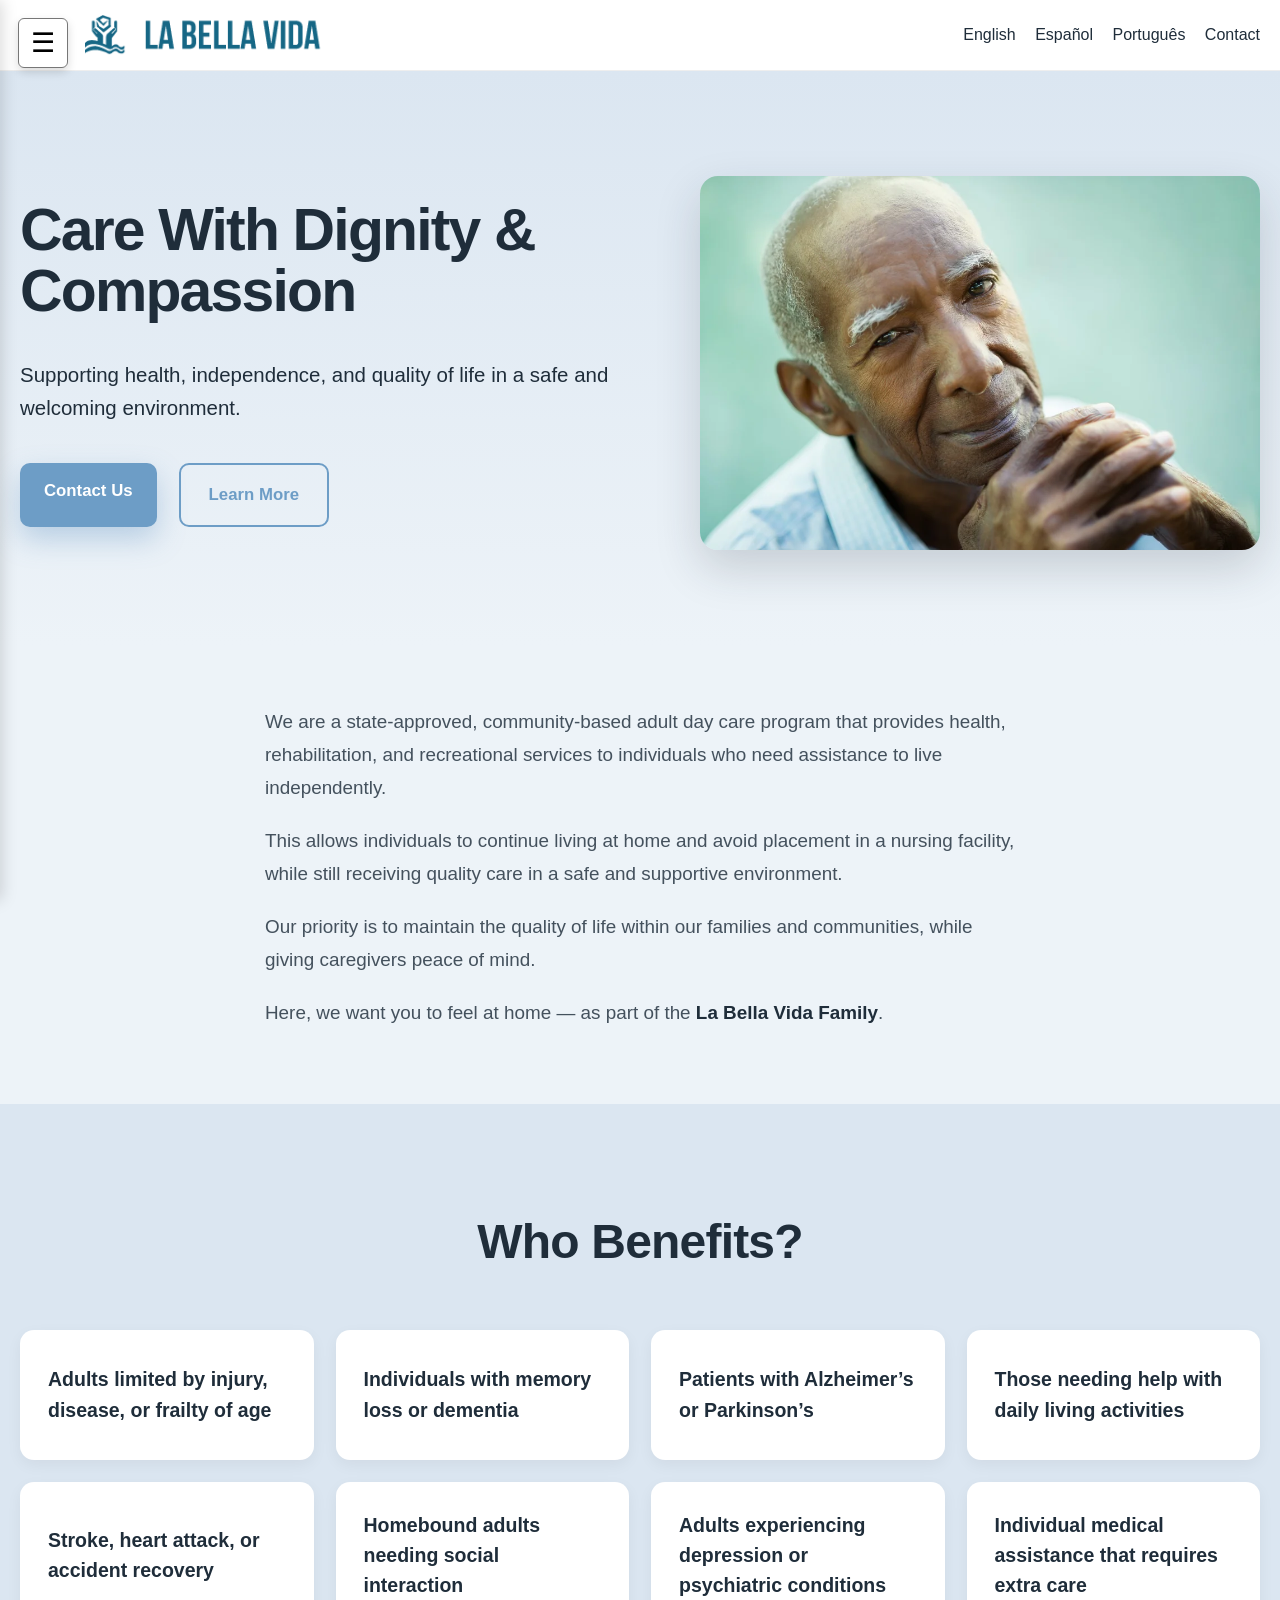
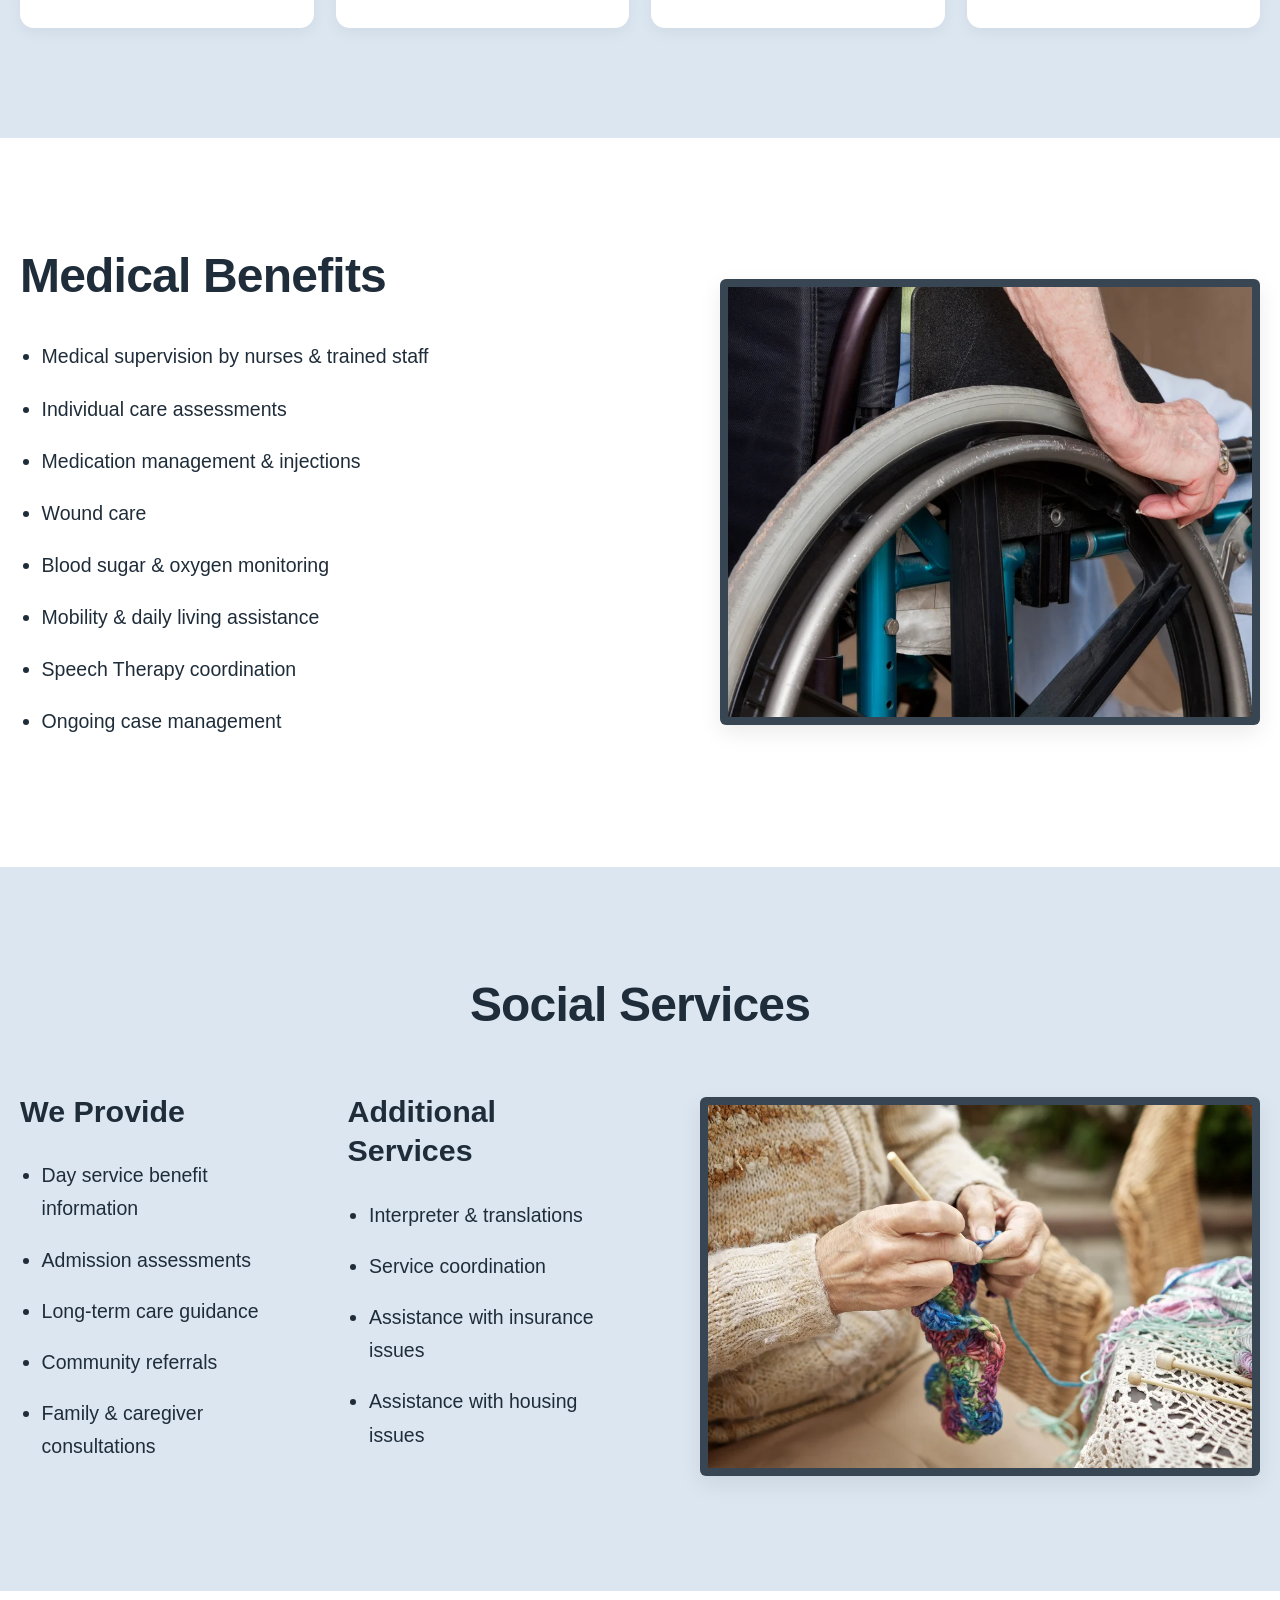
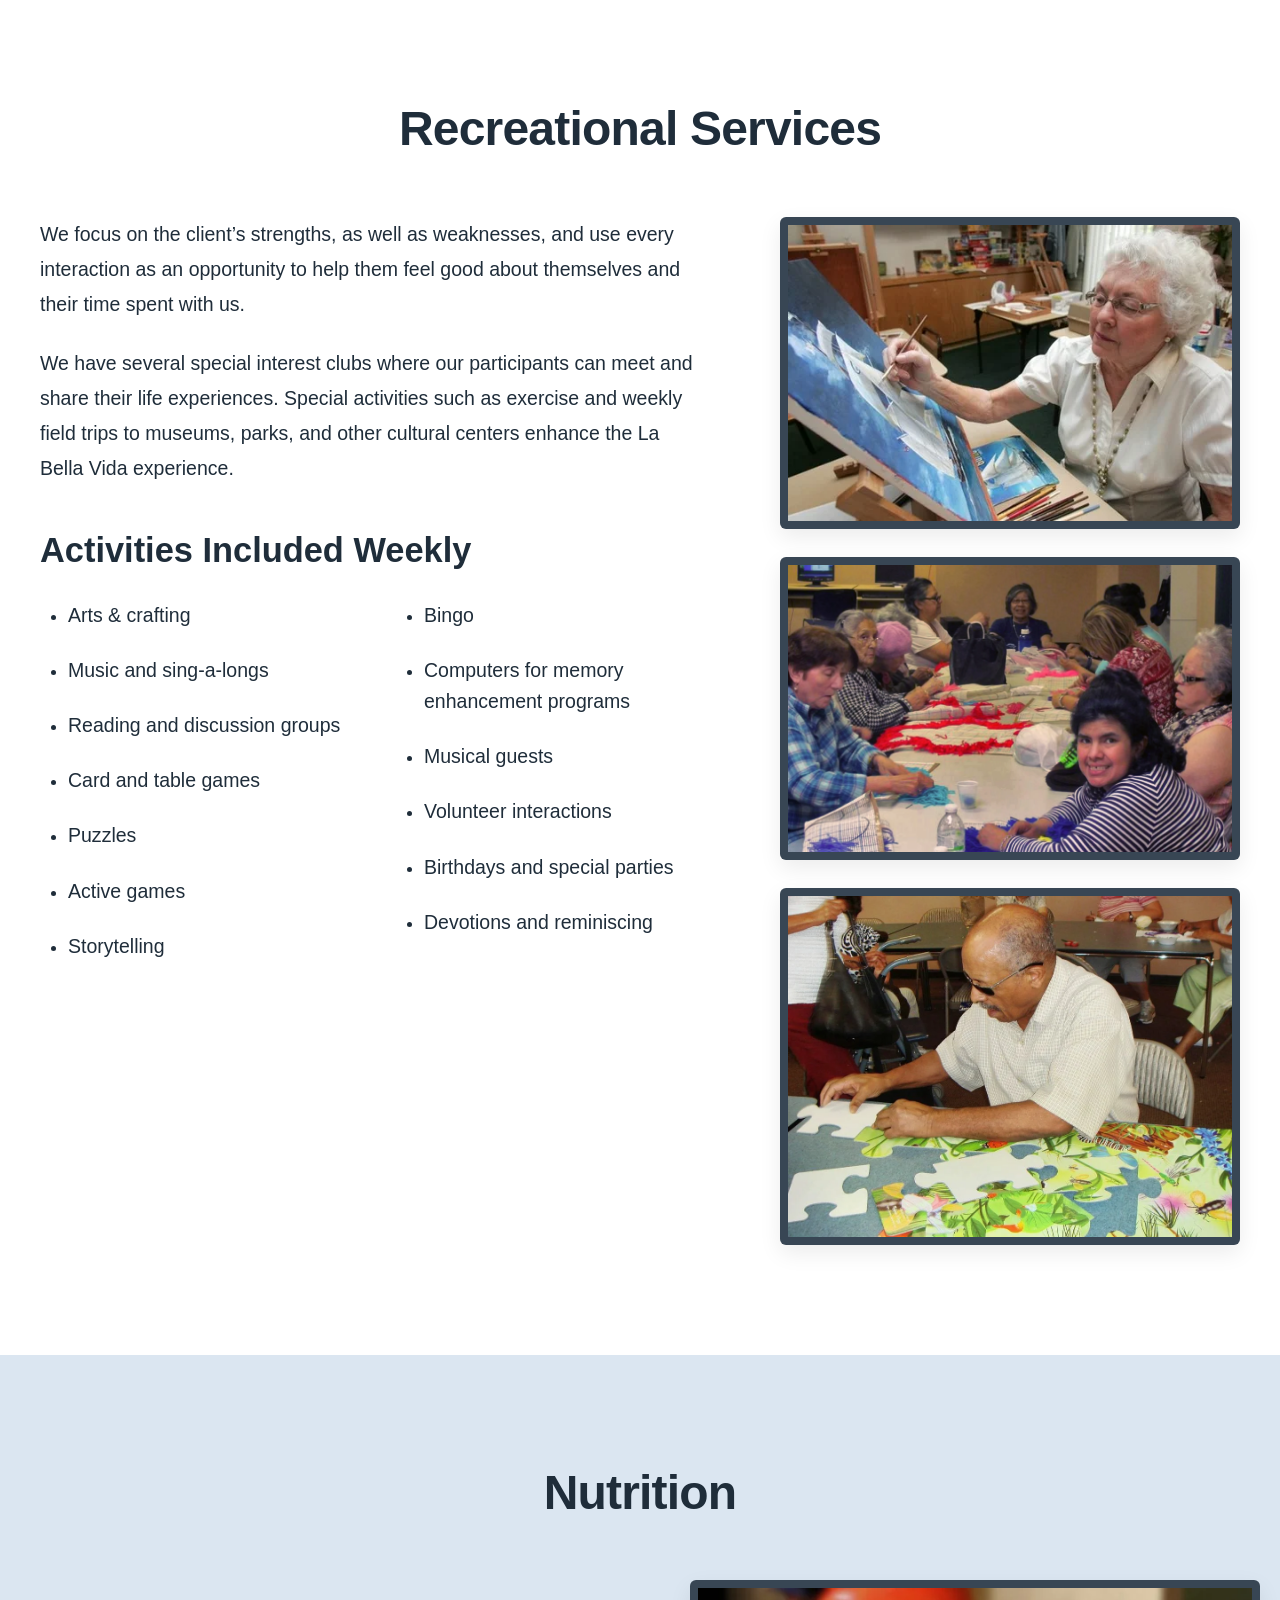
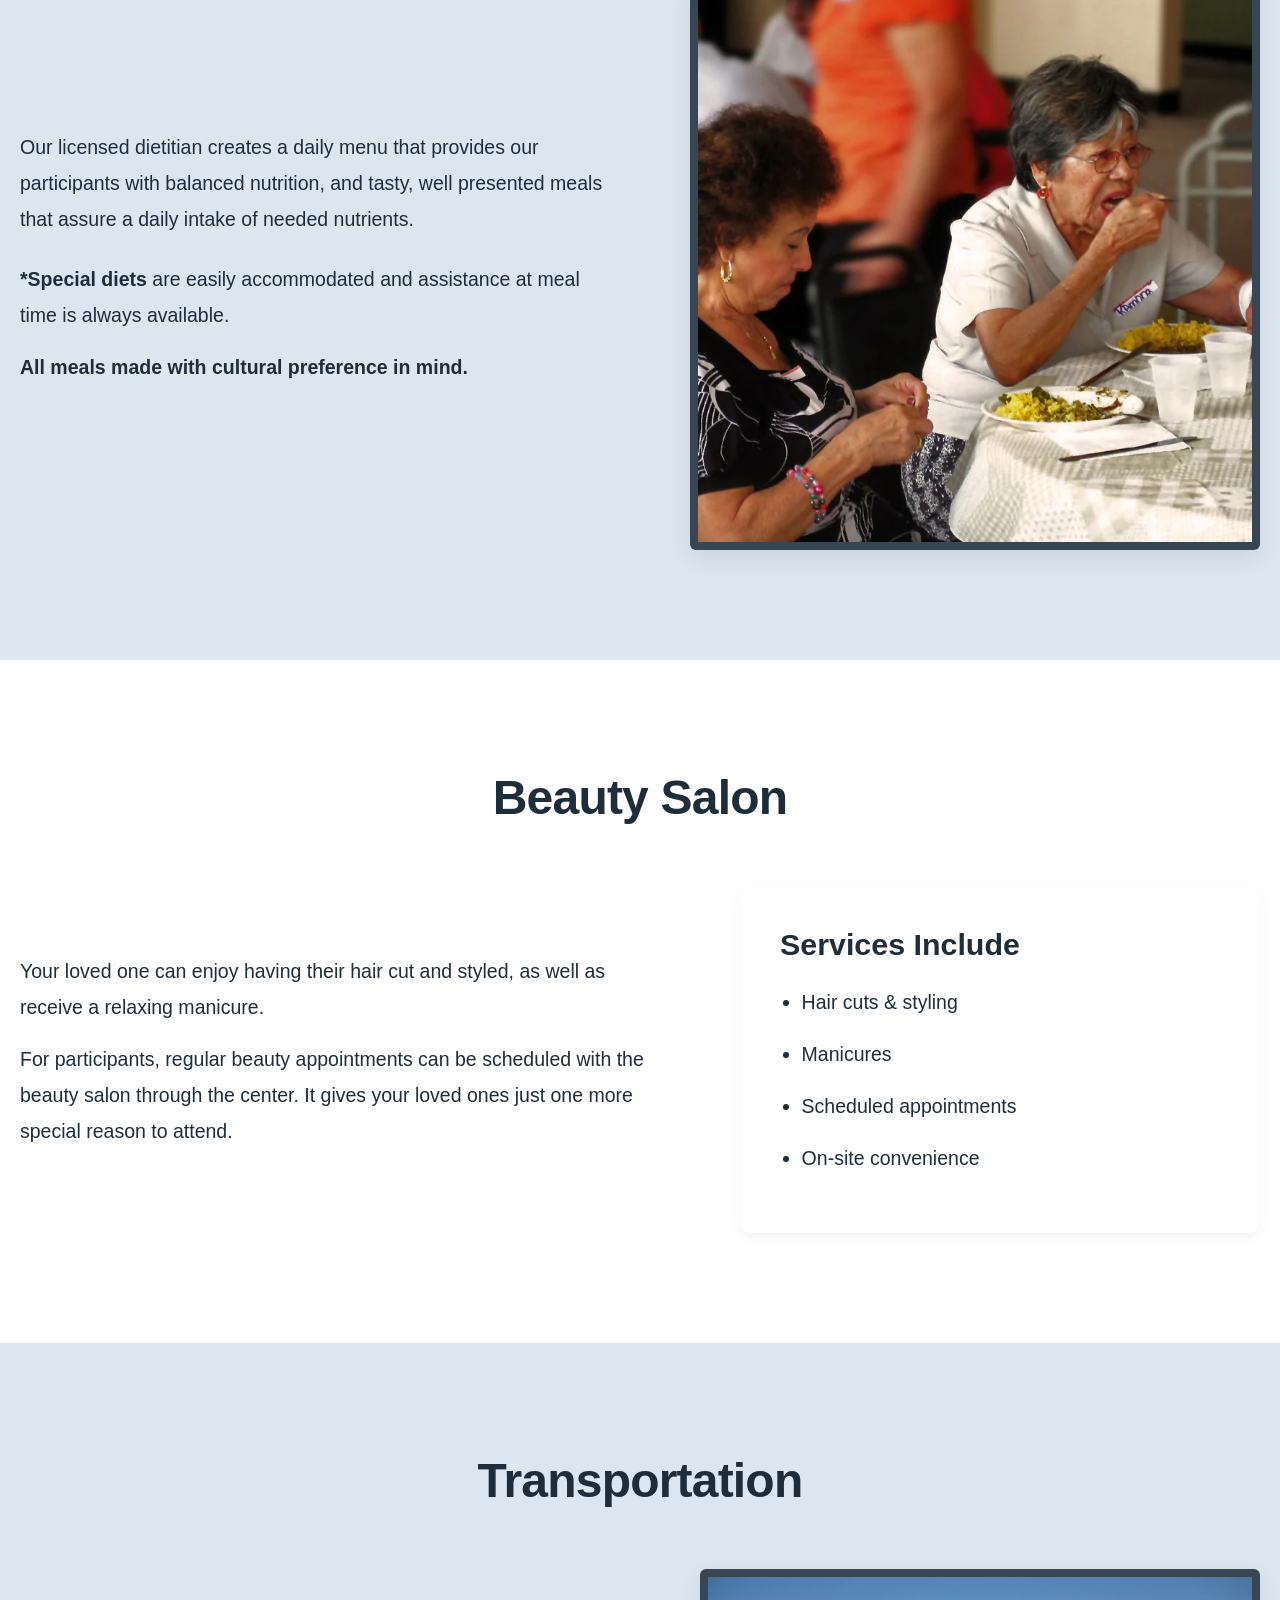
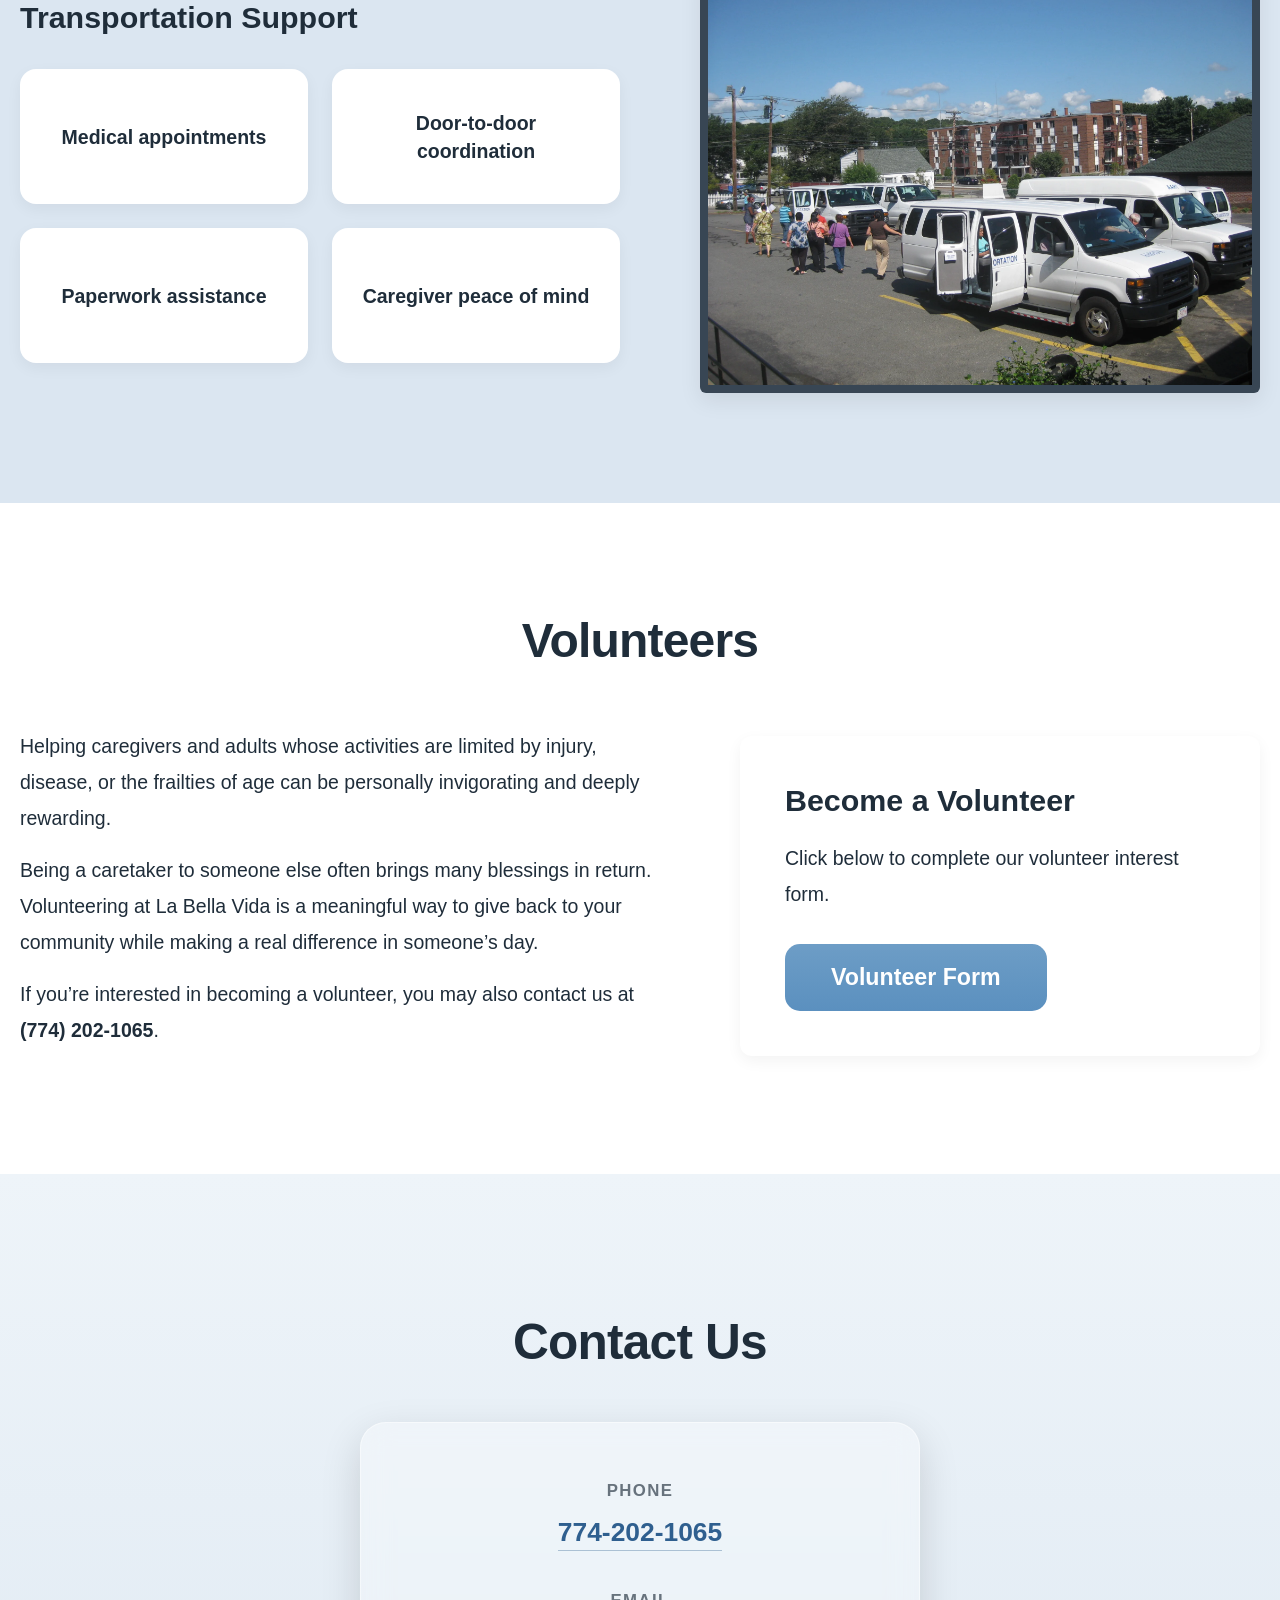
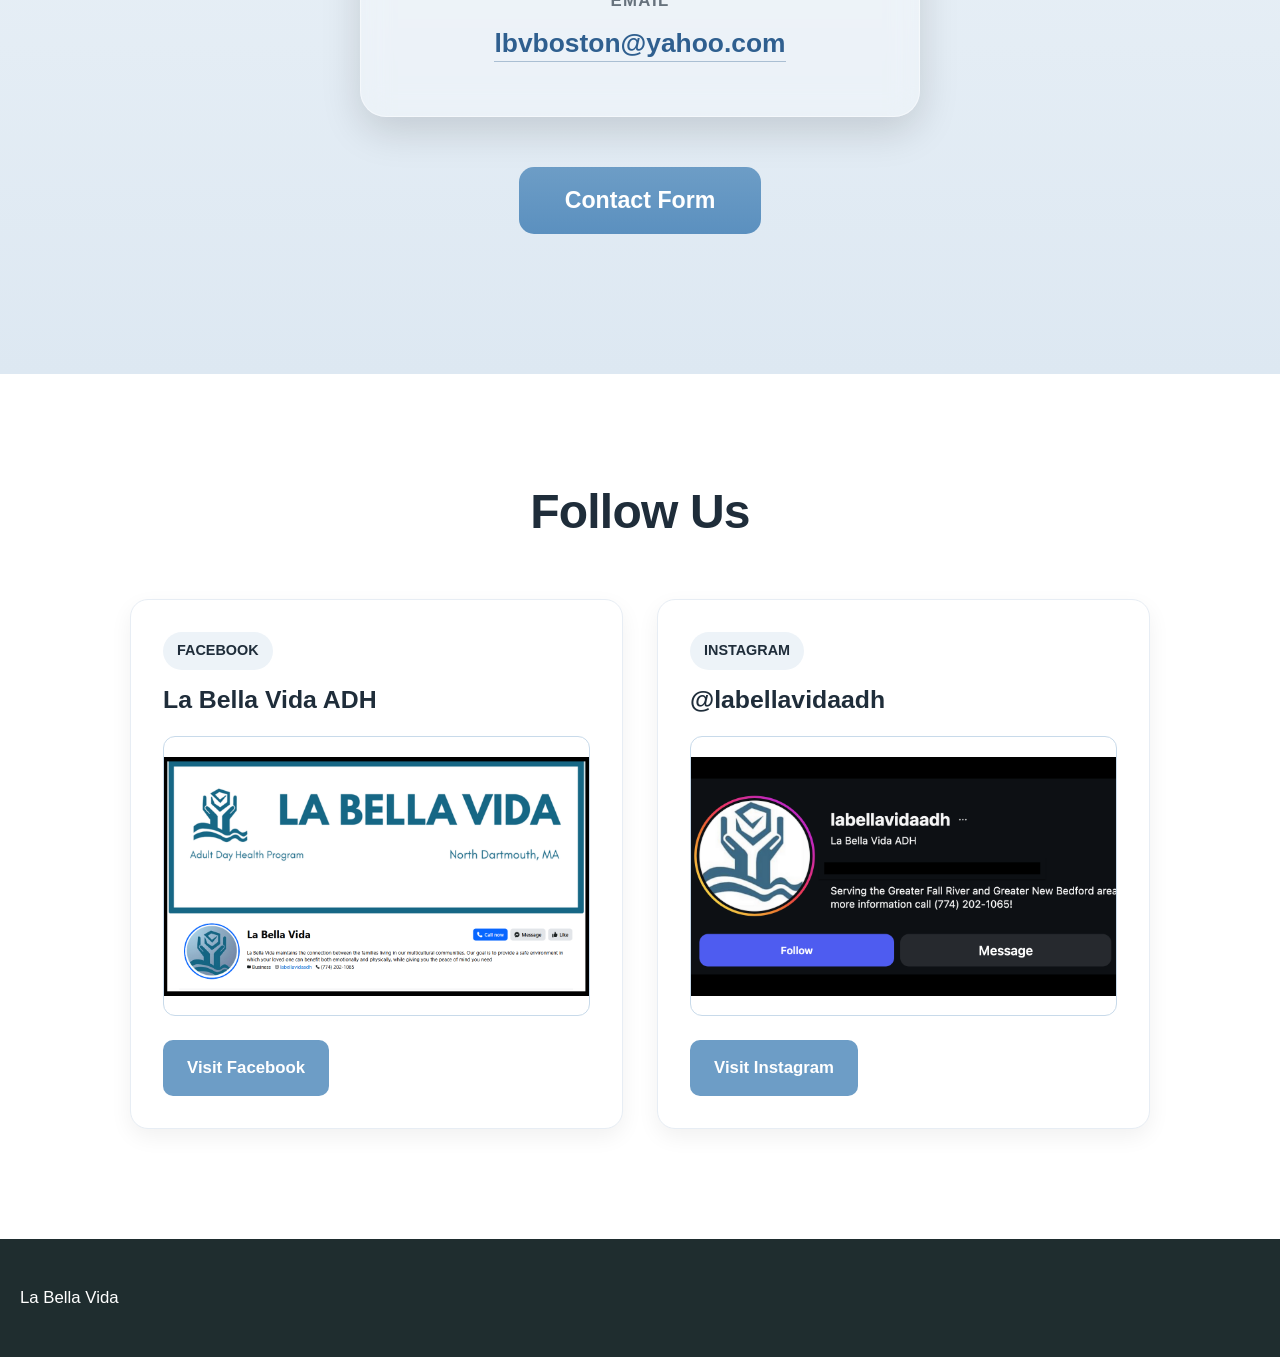
==== commit 5a3f68bb: "Update english.html" ====
--- a/english.html
+++ b/english.html
@@ -54,7 +54,9 @@
       <div class="top-links">
         <a href="english.html">English</a>
         <a href="espanol.html">Español</a>
+        <a href="portuguese.html">Português</a>
         <a href="#program-contacts">Contact</a>
+      </div>
       </div>
     </div>
   </header>
@@ -553,4 +555,4 @@
 
   <script src="script.js"></script>
 </body>
-</html>+</html>
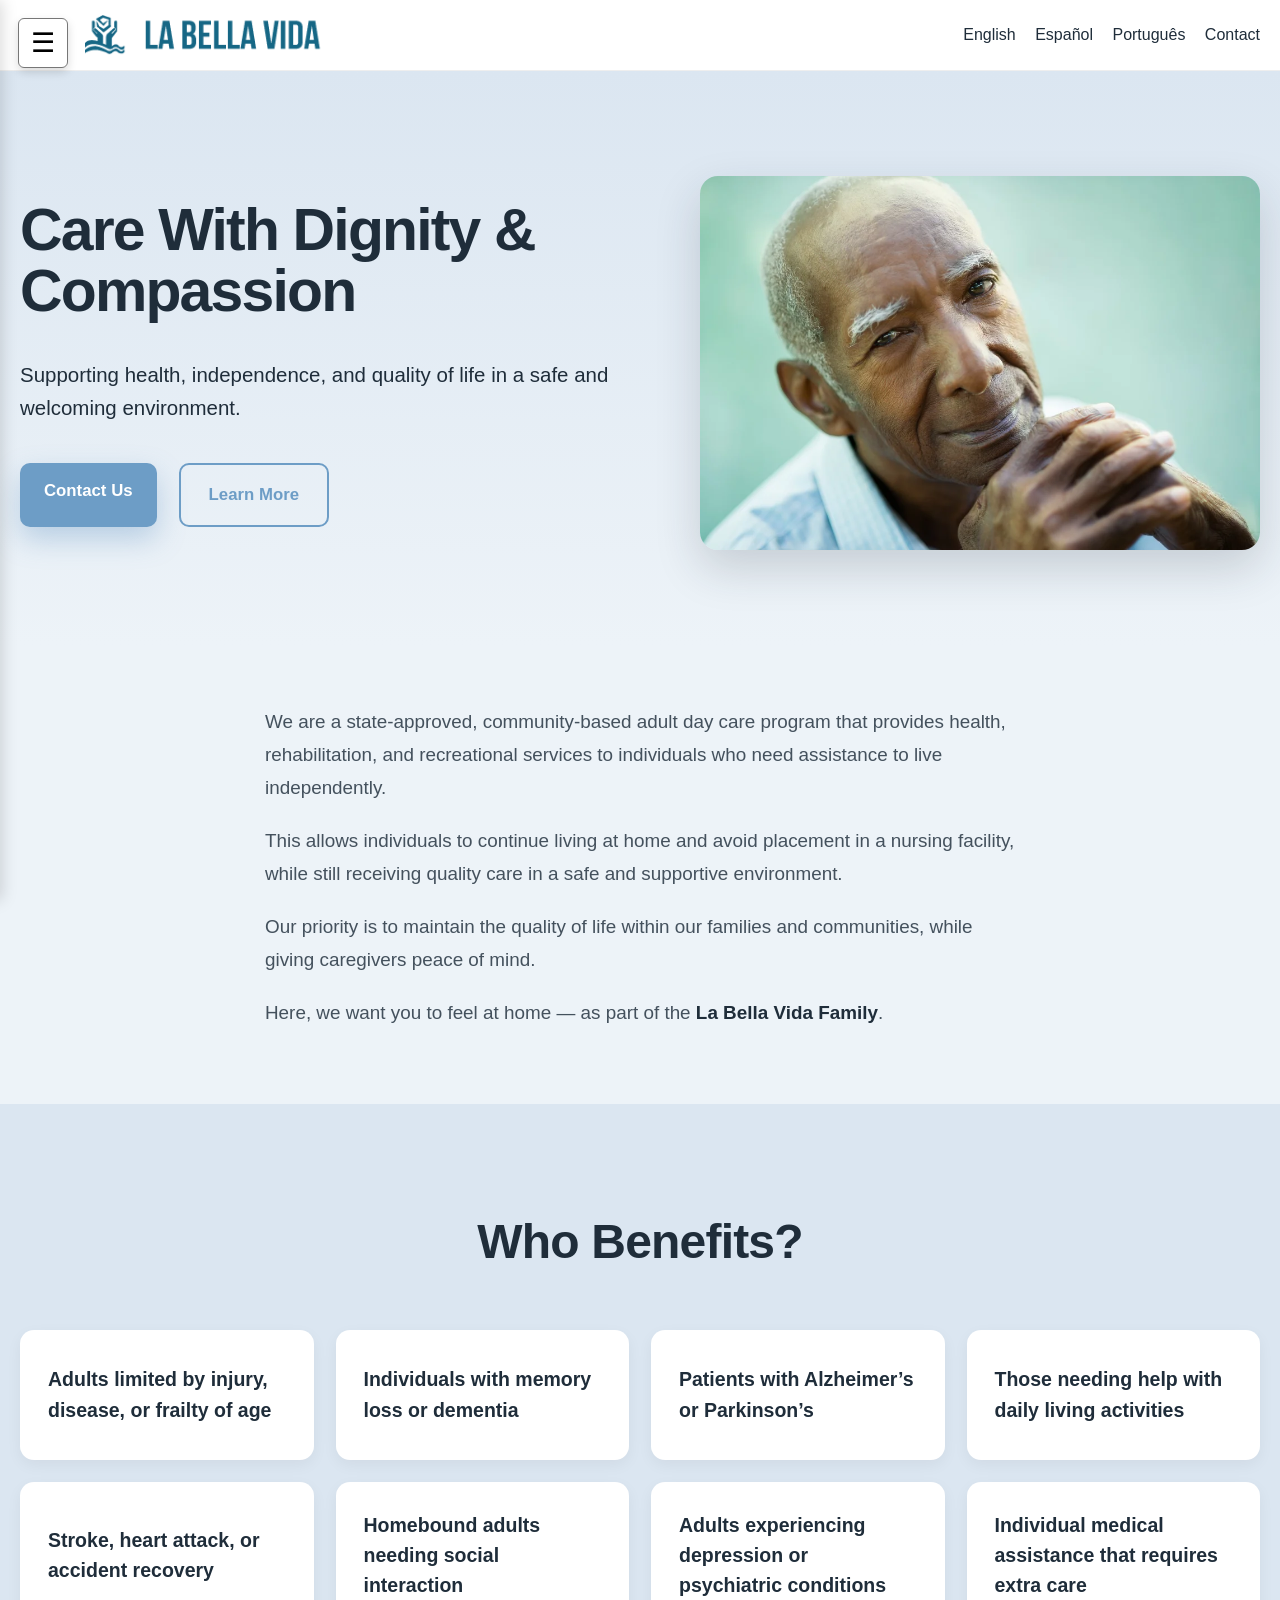
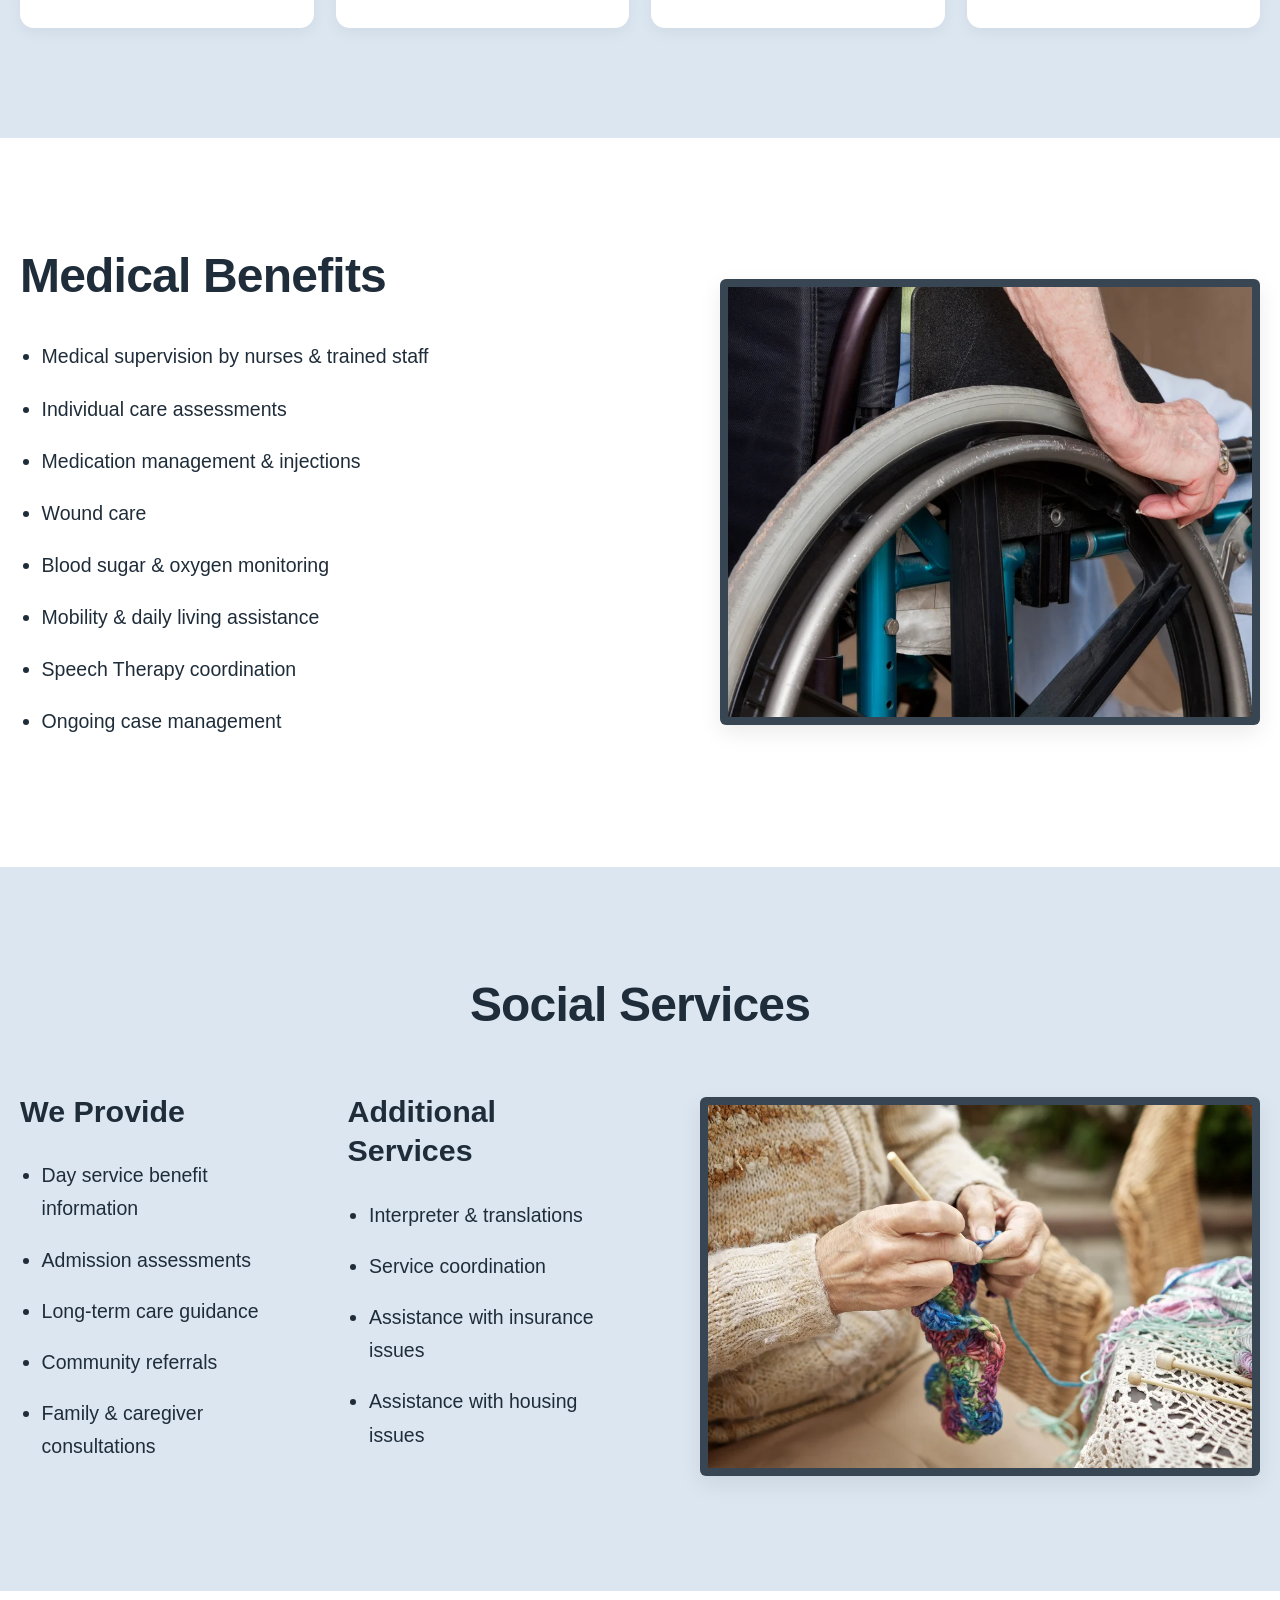
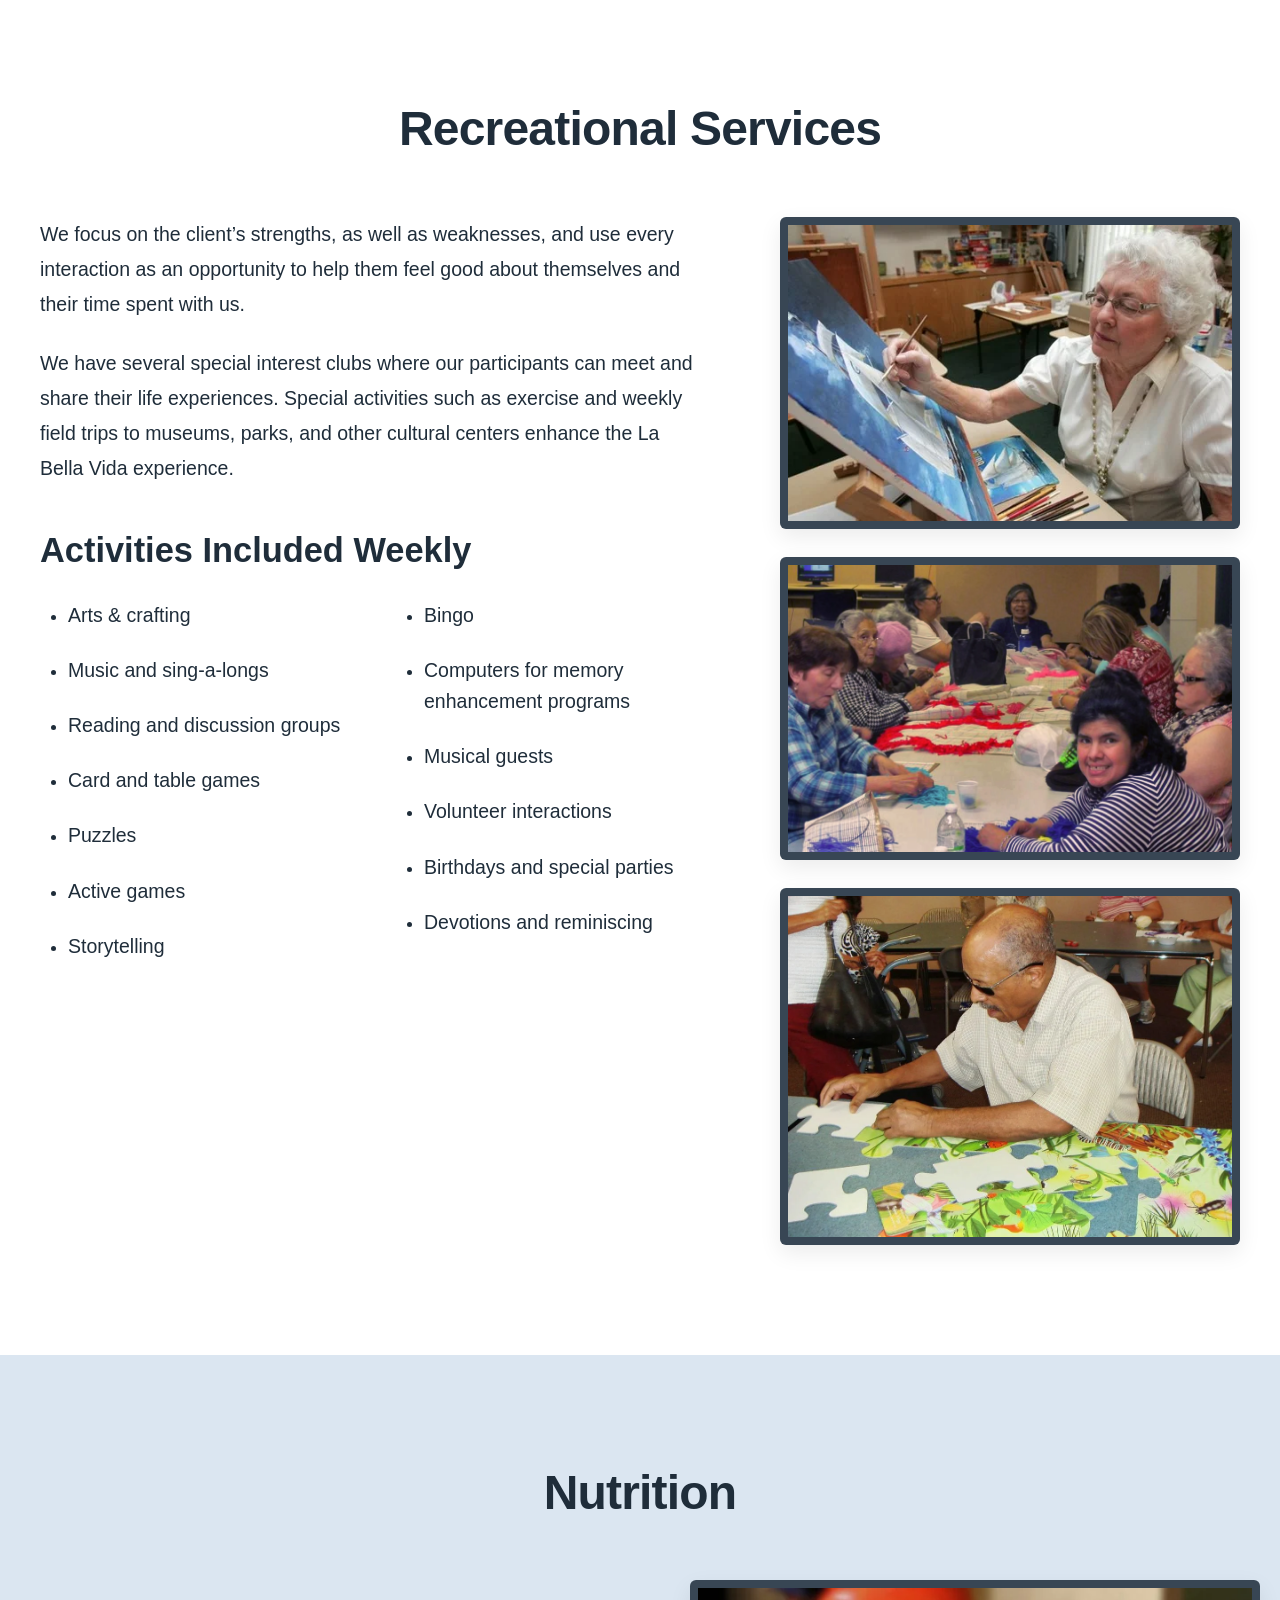
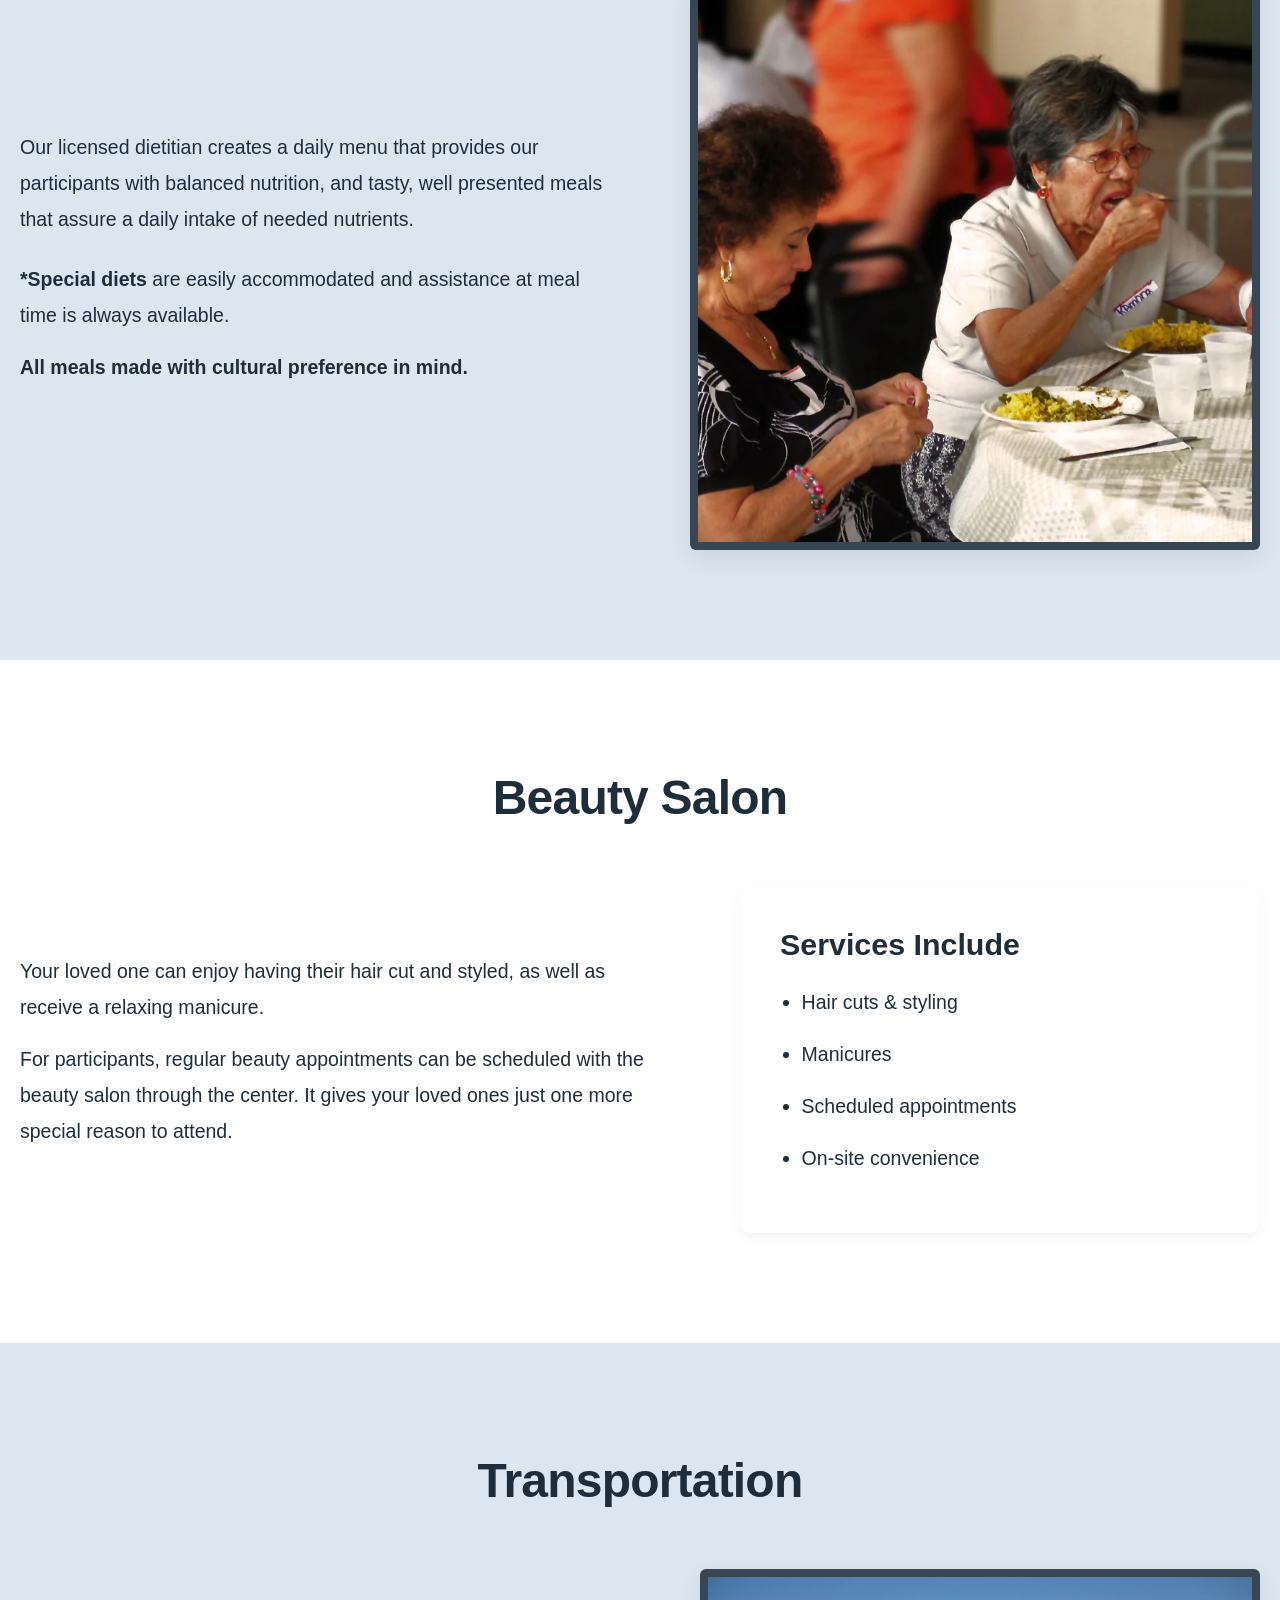
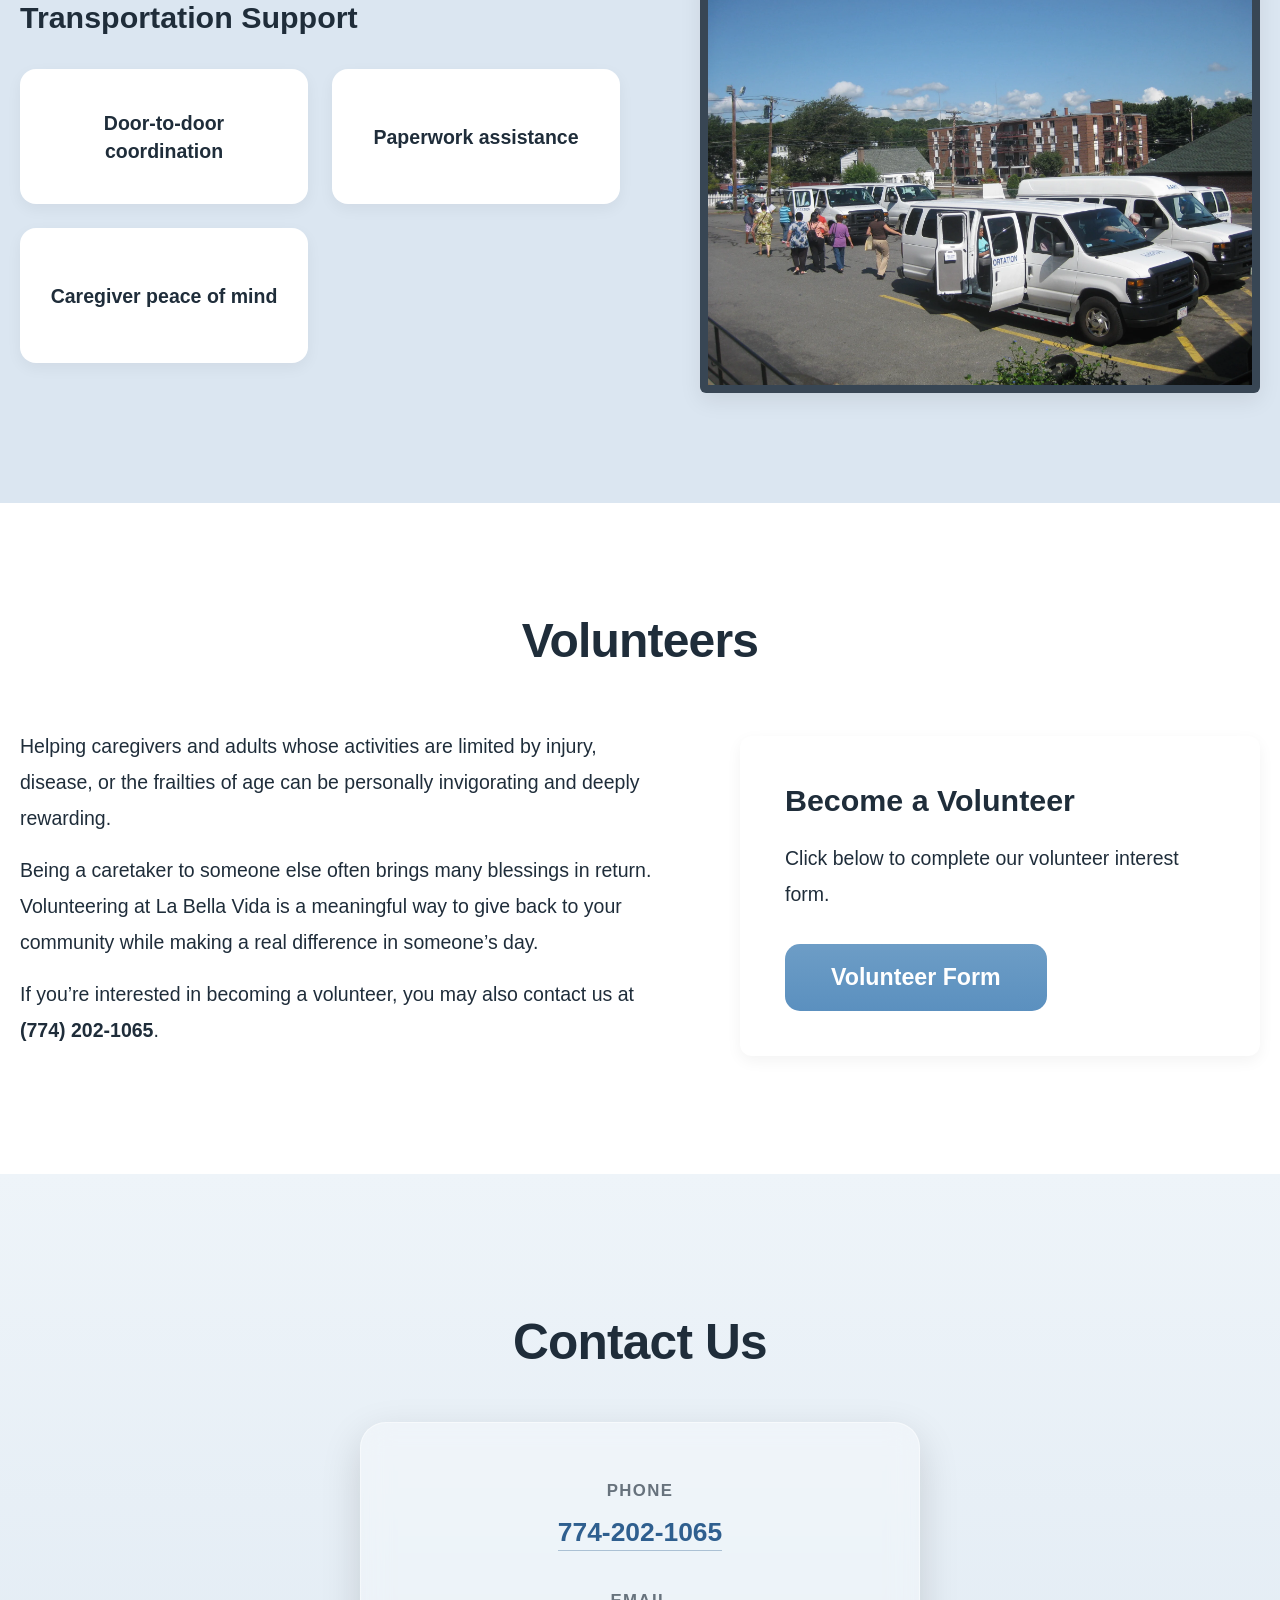
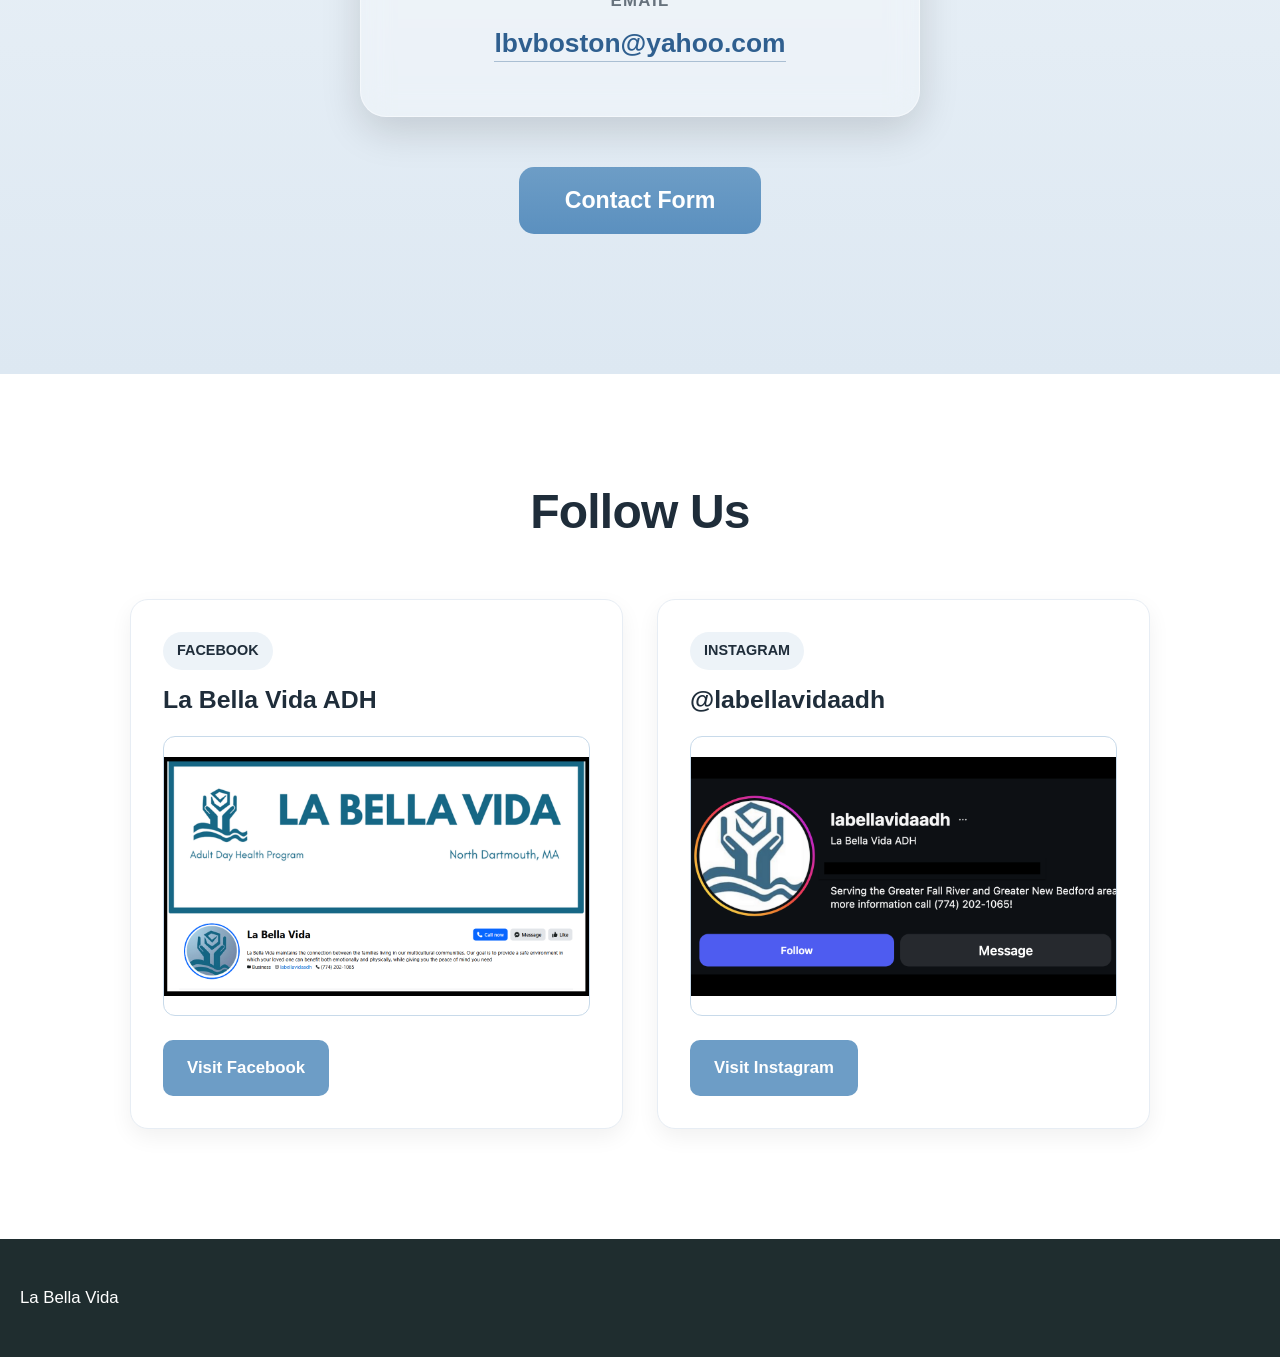
==== commit 602a63d9: "Update english.html" ====
--- a/english.html
+++ b/english.html
@@ -319,7 +319,6 @@
         <h3>Transportation Support</h3>
 
         <div class="transport-card-grid">
-          <div class="transport-card">Medical appointments</div>
           <div class="transport-card">Door-to-door coordination</div>
           <div class="transport-card">Paperwork assistance</div>
           <div class="transport-card">Caregiver peace of mind</div>
--- a/mobile.css
+++ b/mobile.css
@@ -644,4 +644,15 @@
   .split-text h2 {
     font-size: 1.65rem;
   }
-}+}
+
+@media (max-width: 768px) {
+  .hero-logo,
+  .banner-logo,
+  .logo-banner img {
+    max-width: 180px;
+    width: 45%;
+    height: auto;
+    object-fit: contain;
+  }
+}
